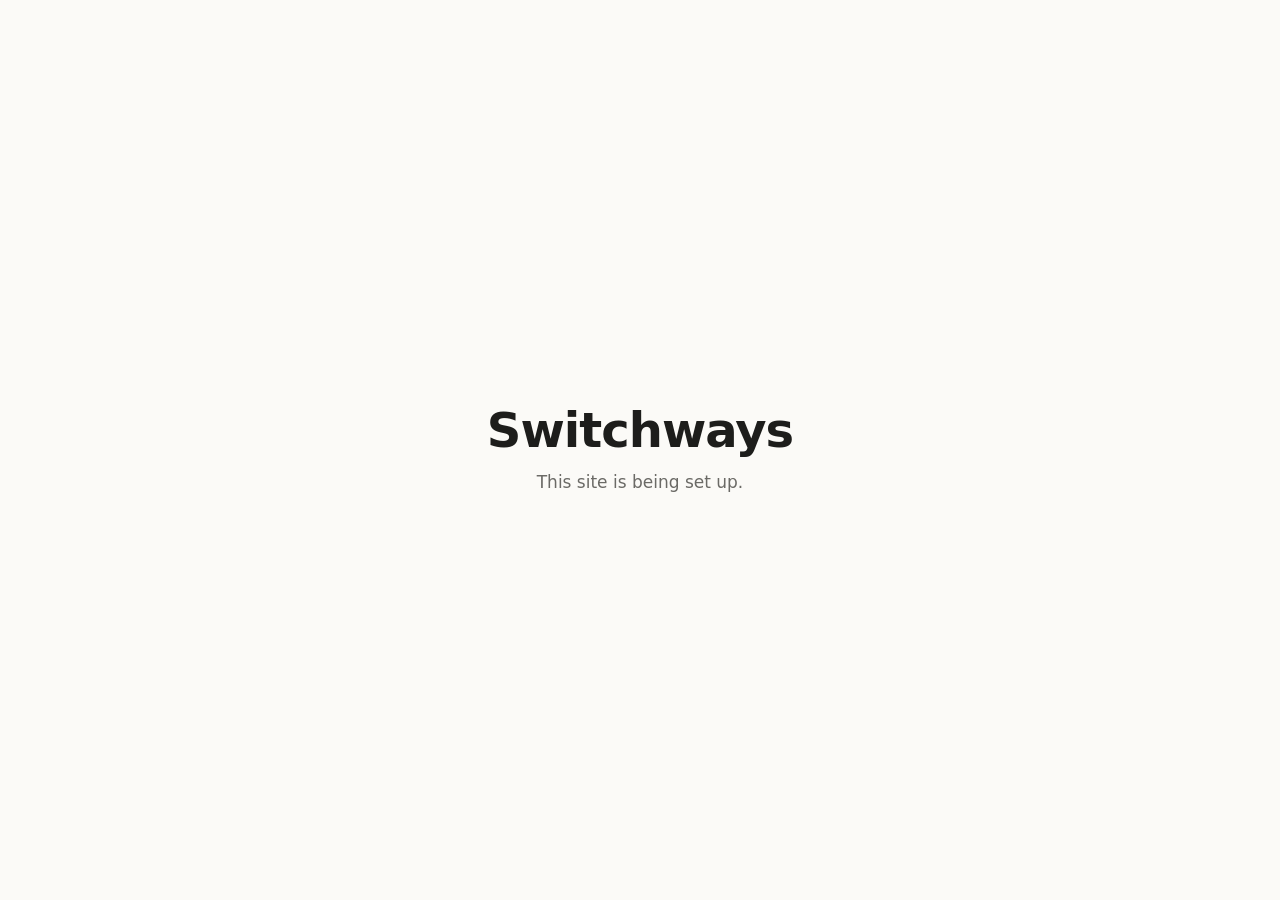
==== index.html @ 302a36b4 "Publish 4b375a0" ====
<!DOCTYPE html><html lang="en"><head><meta charset="utf-8"><meta name="viewport" content="width=device-width, initial-scale=1"><title>Switchways</title><meta name="description" content="switchways.org"><link rel="canonical" href="https://switchways.org/"><meta name="robots" content="noindex"><link rel="icon" href="/favicon.svg" type="image/svg+xml"><style>:root{color-scheme:light dark;--bg:#fbfaf7;--fg:#1d1d1b;--muted:#6b6a66}@media (prefers-color-scheme:dark){:root{--bg:#151514;--fg:#ecebe6;--muted:#9a998f}}*{box-sizing:border-box}html,body{margin:0}body{background:var(--bg);min-height:100vh;color:var(--fg);place-items:center;padding:1.5rem;font:1.0625rem/1.6 system-ui,-apple-system,Segoe UI,sans-serif;display:grid}main{text-align:center;max-width:36rem}h1{letter-spacing:-.02em;margin:0 0 .75rem;font-size:clamp(2rem,6vw,3rem);line-height:1.1}p{color:var(--muted);margin:0}a{color:inherit}
</style></head><body><main><h1>Switchways</h1><p>This site is being set up.</p></main></body></html>
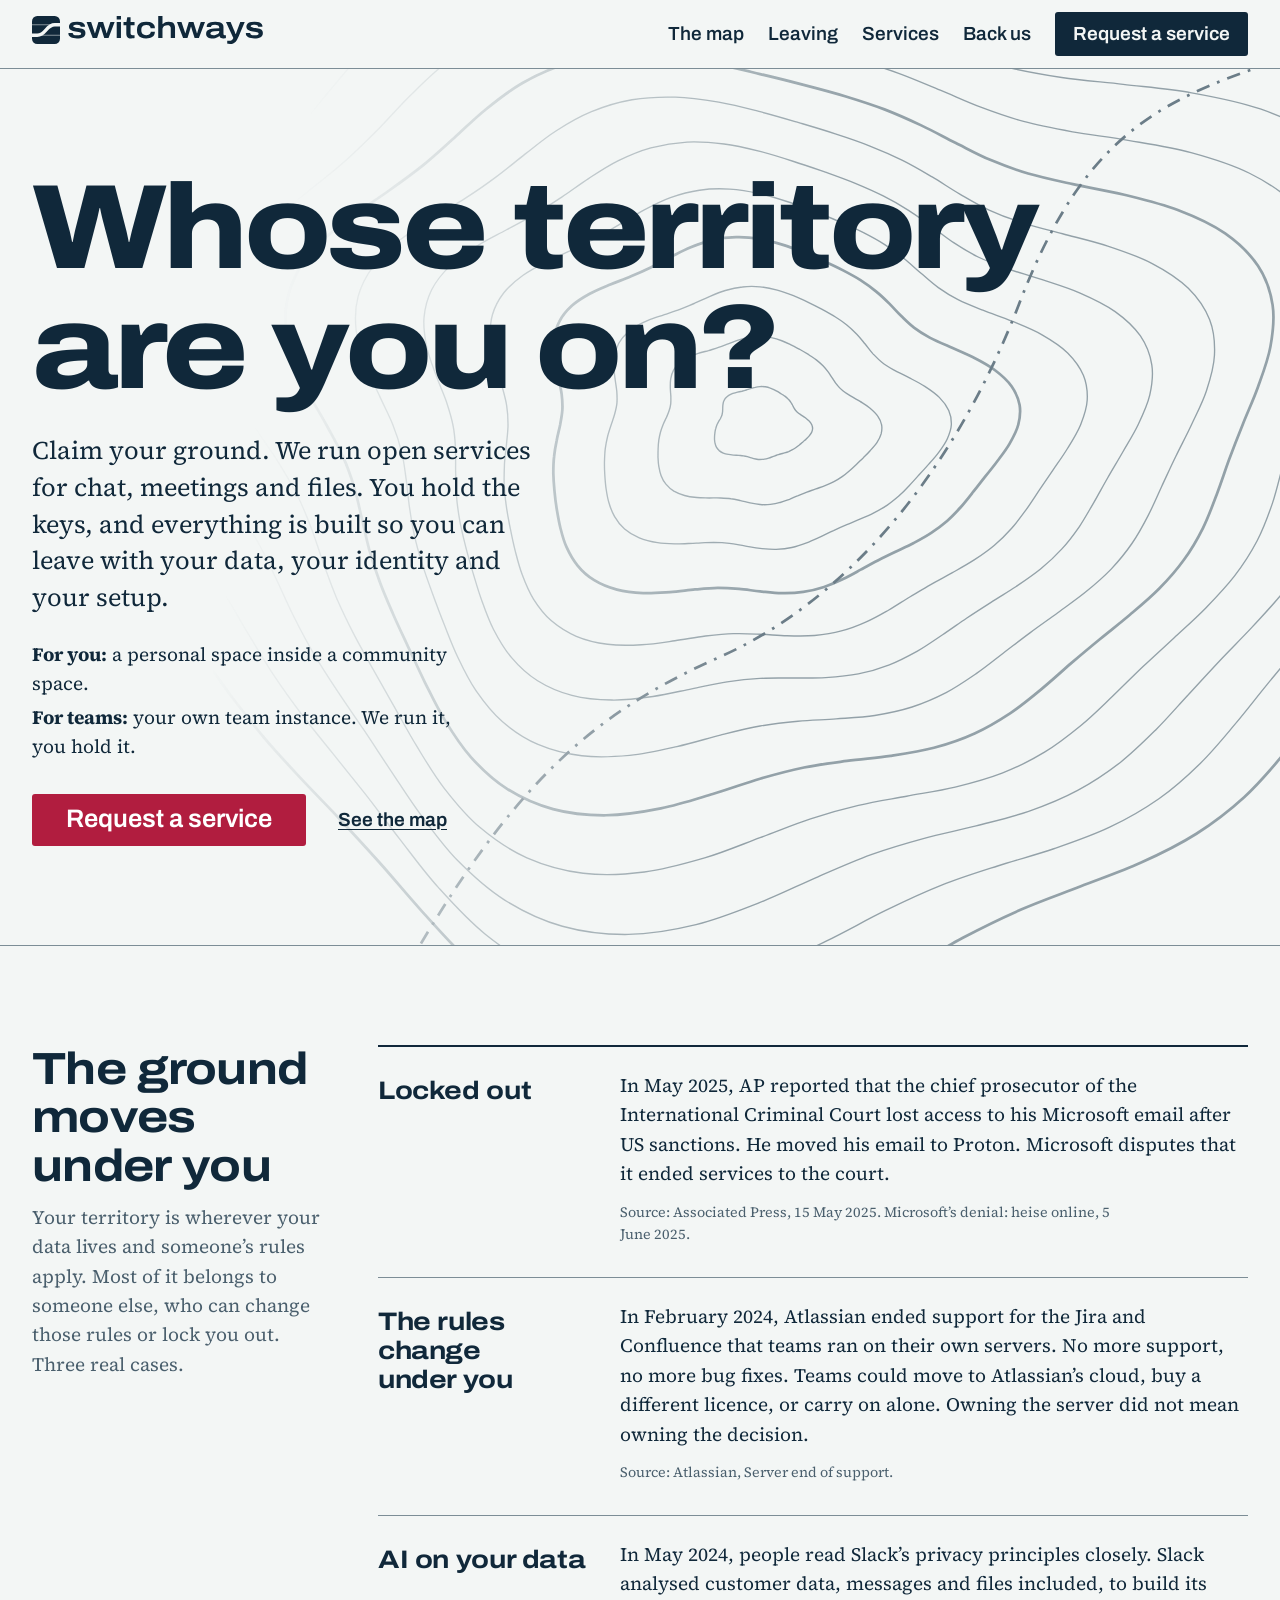
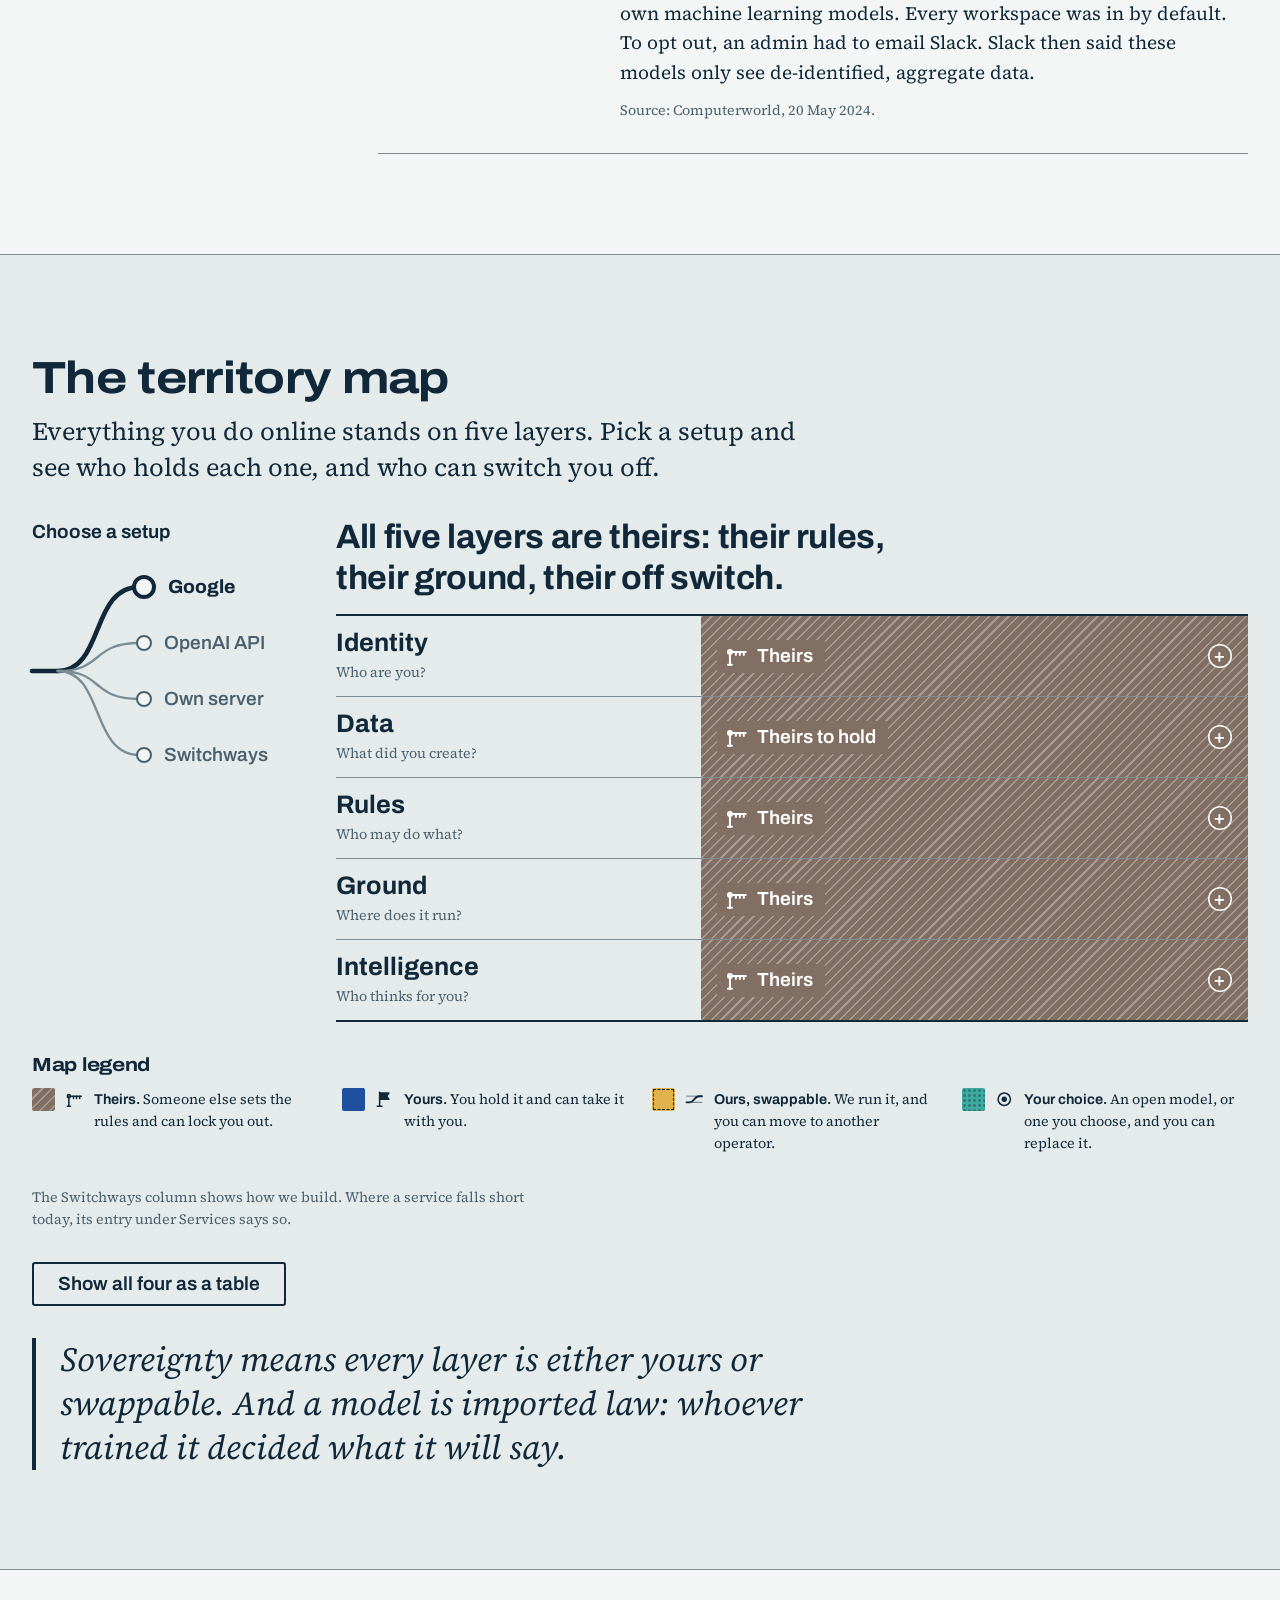
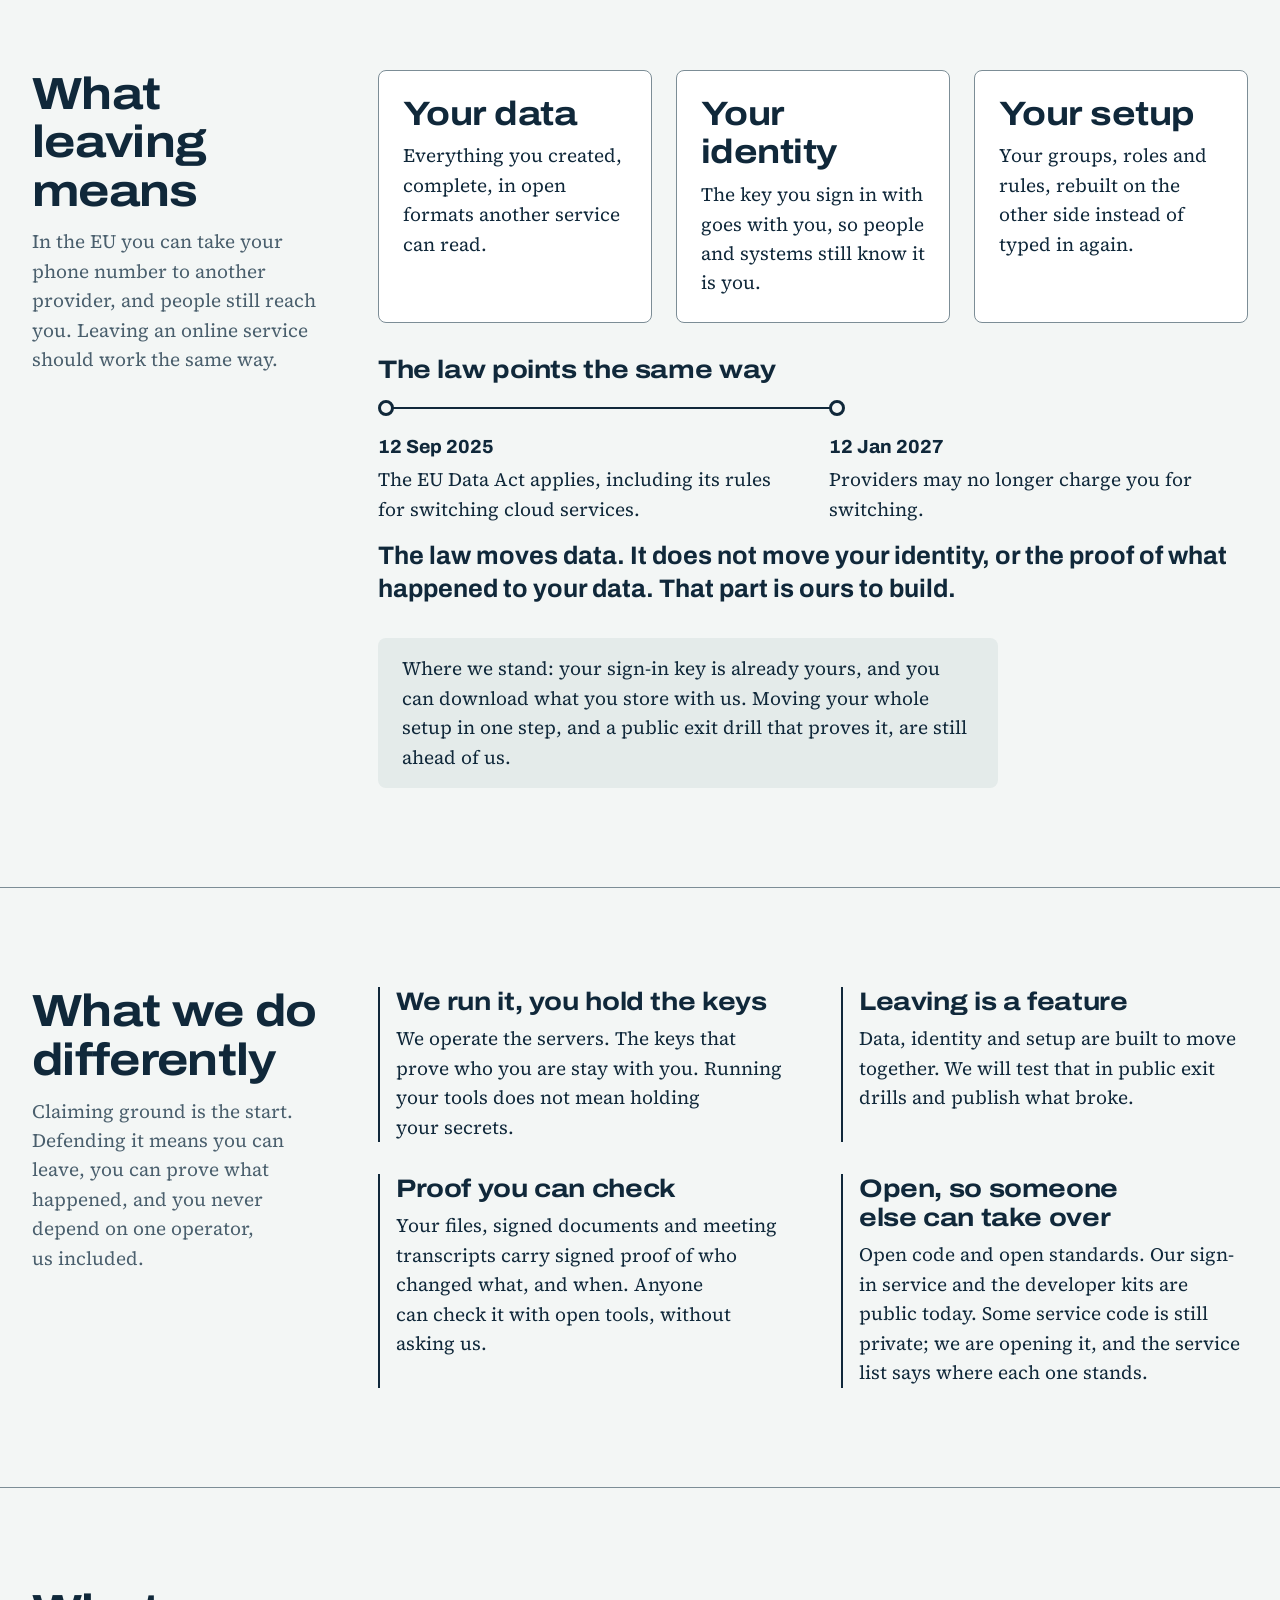
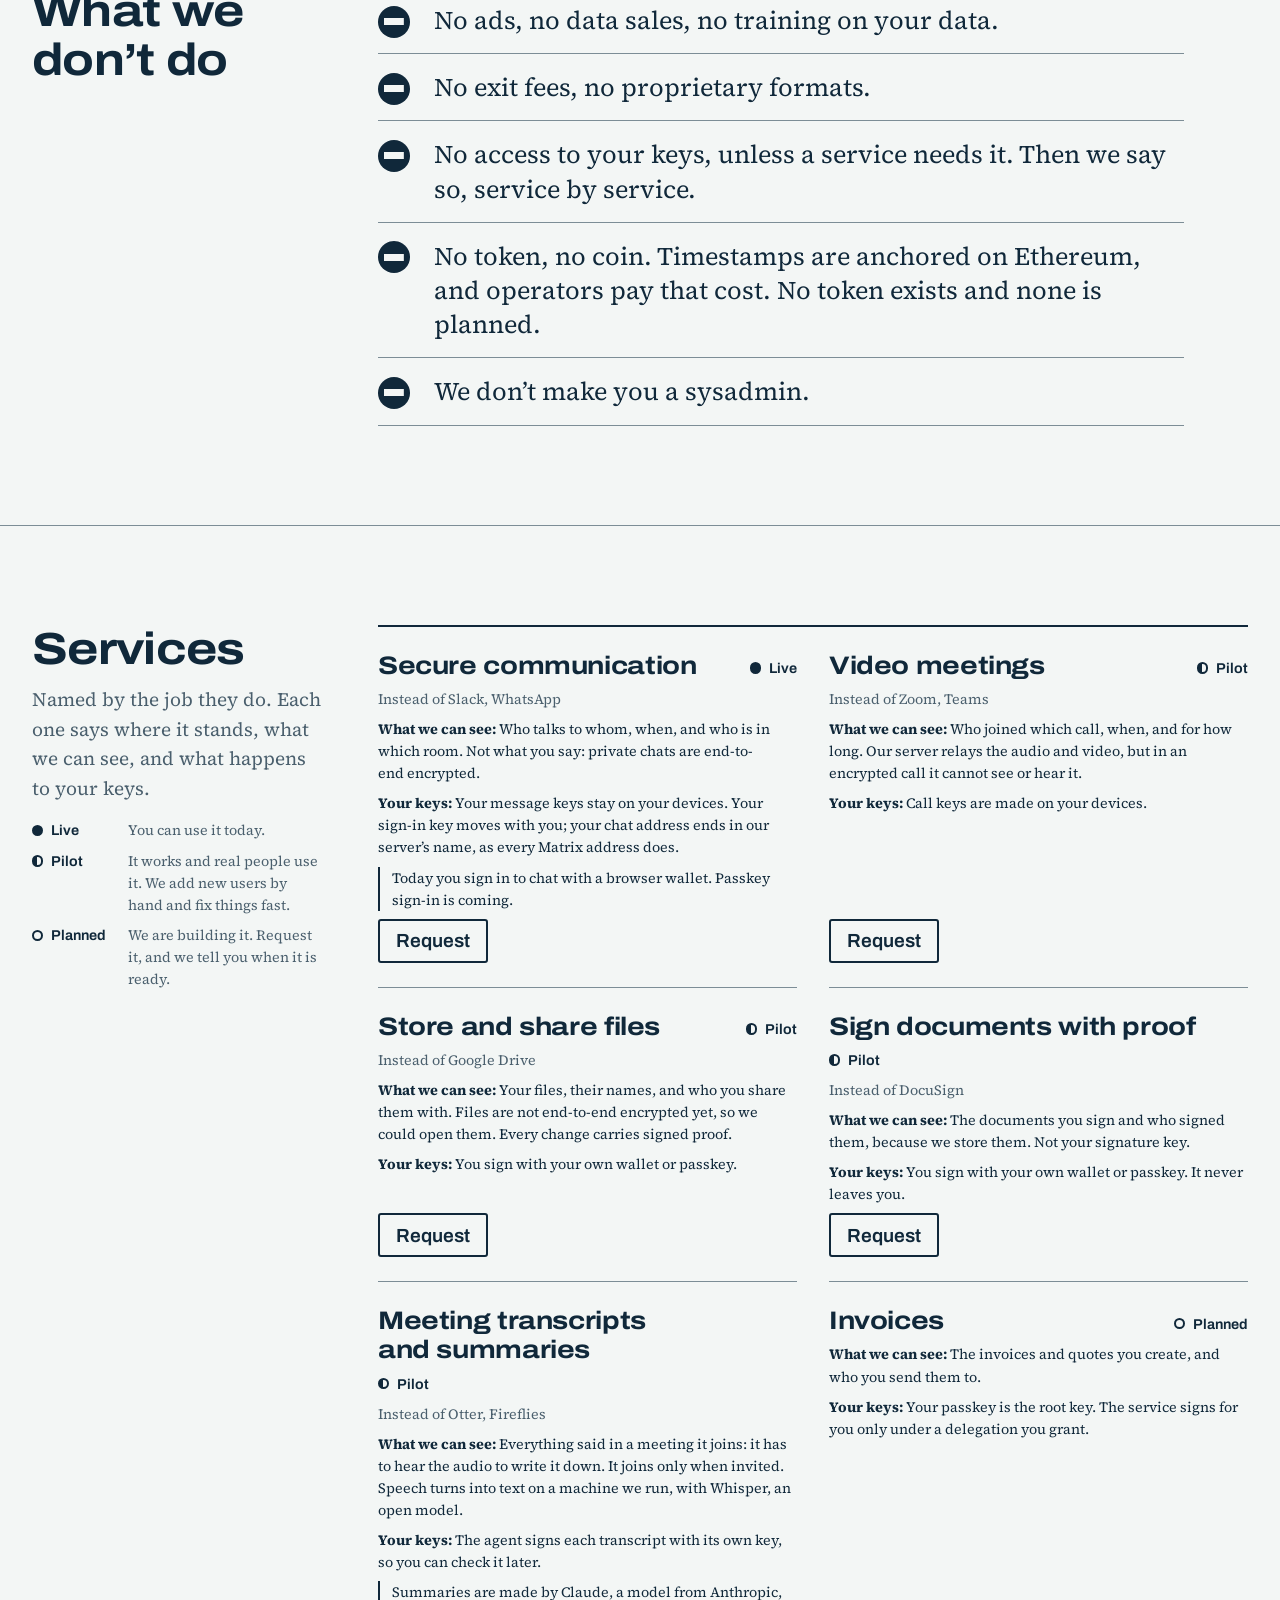
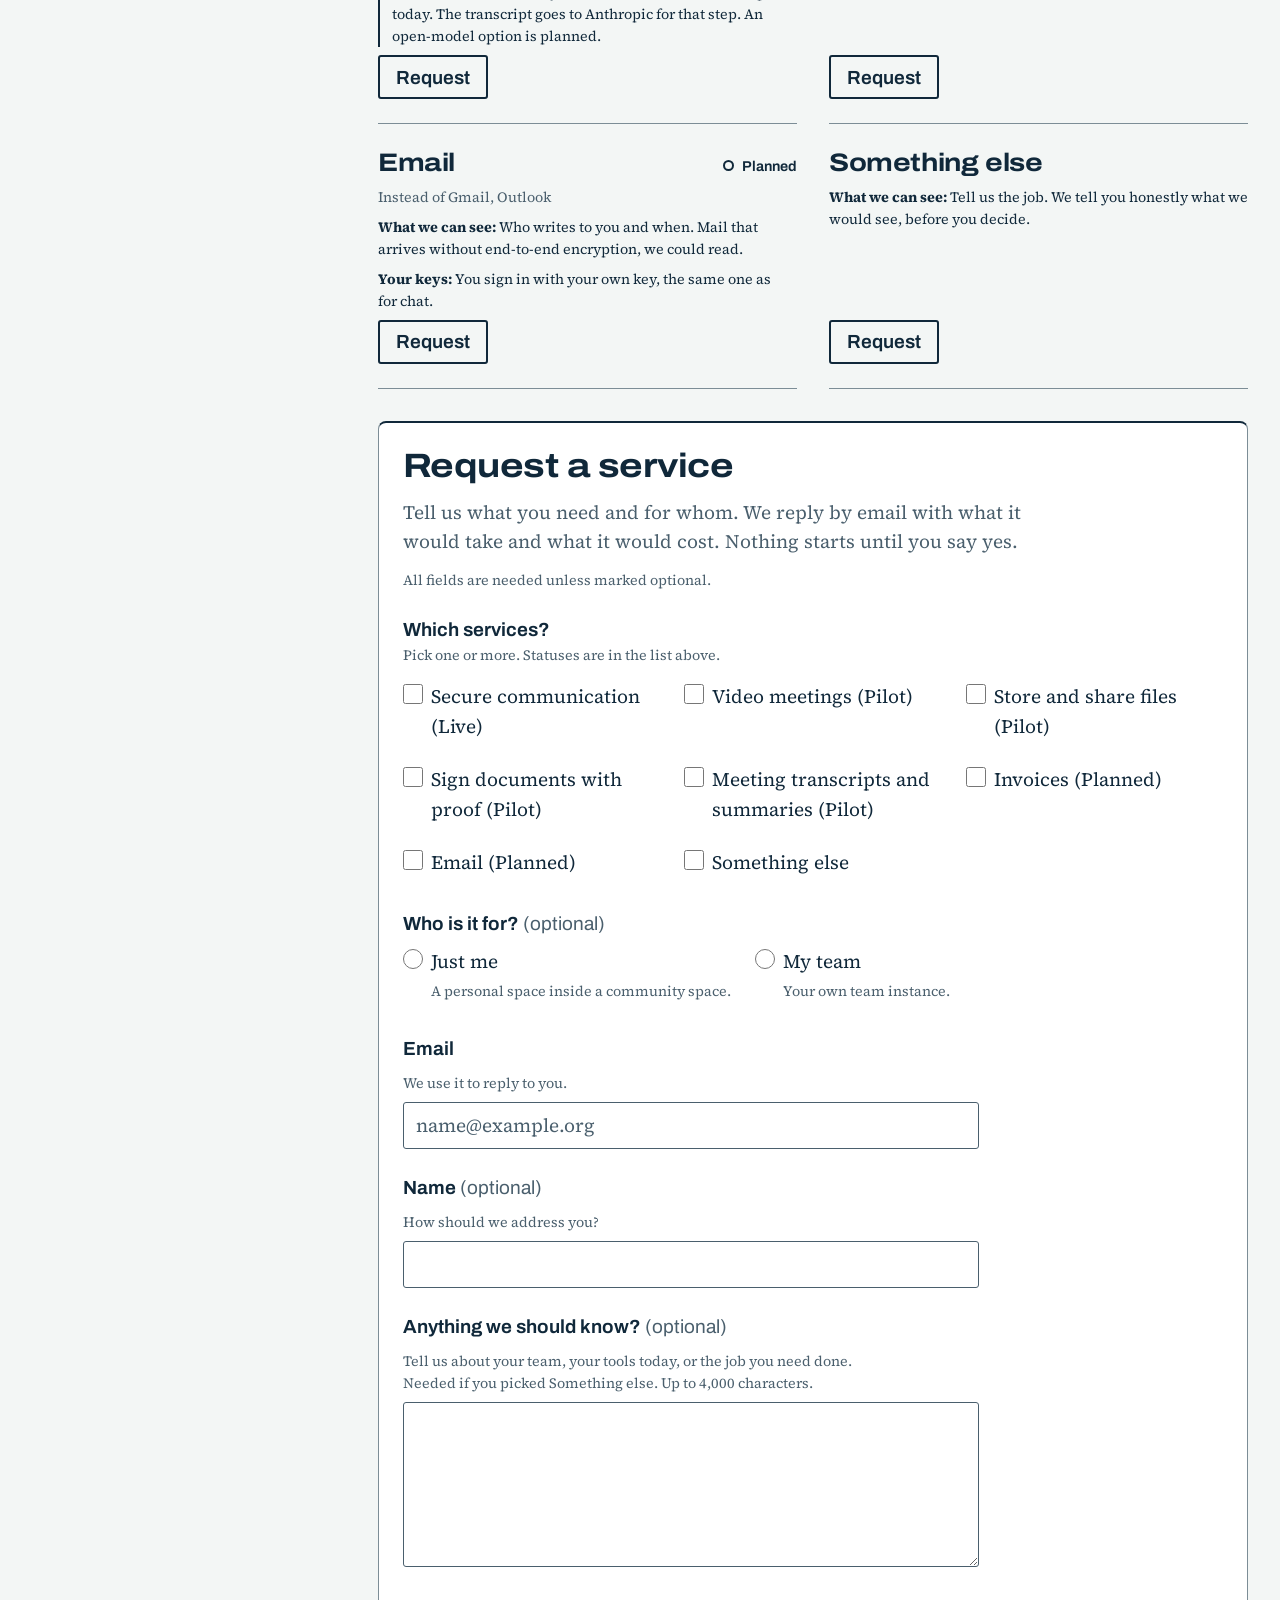
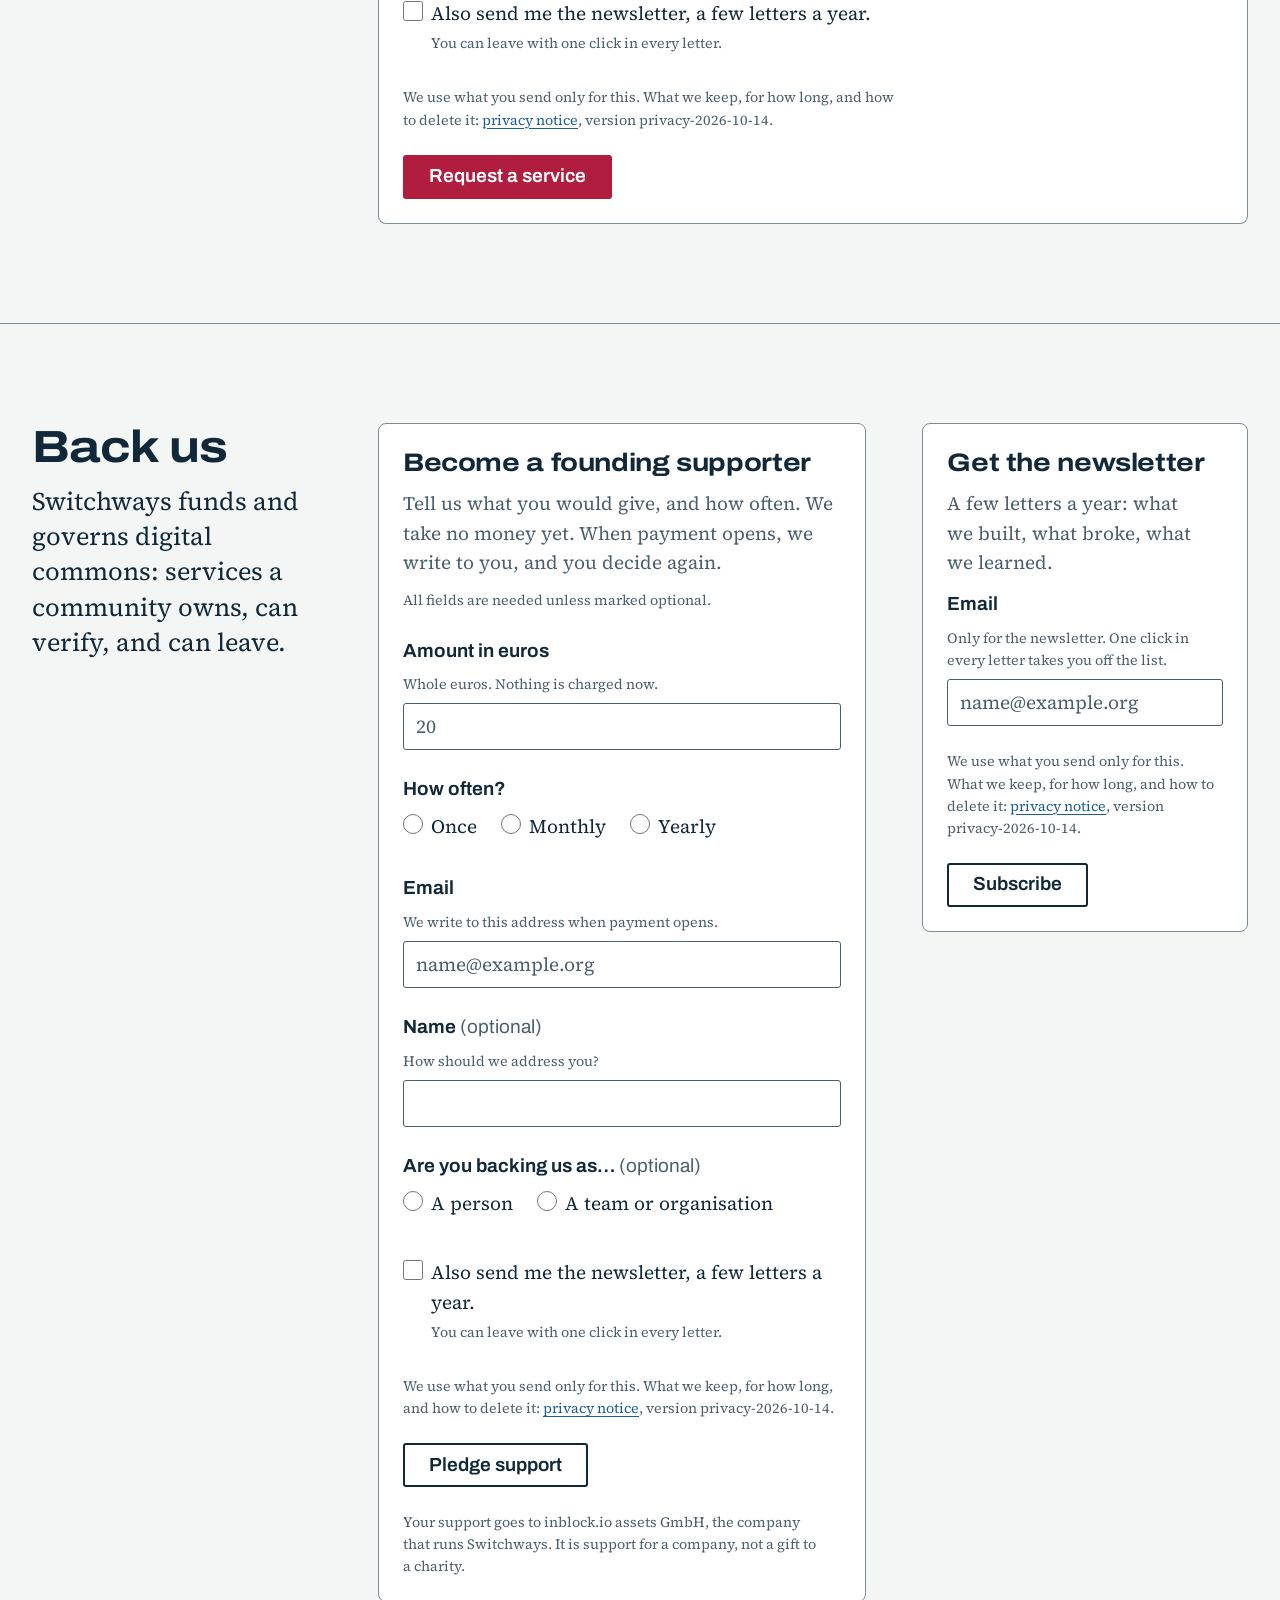
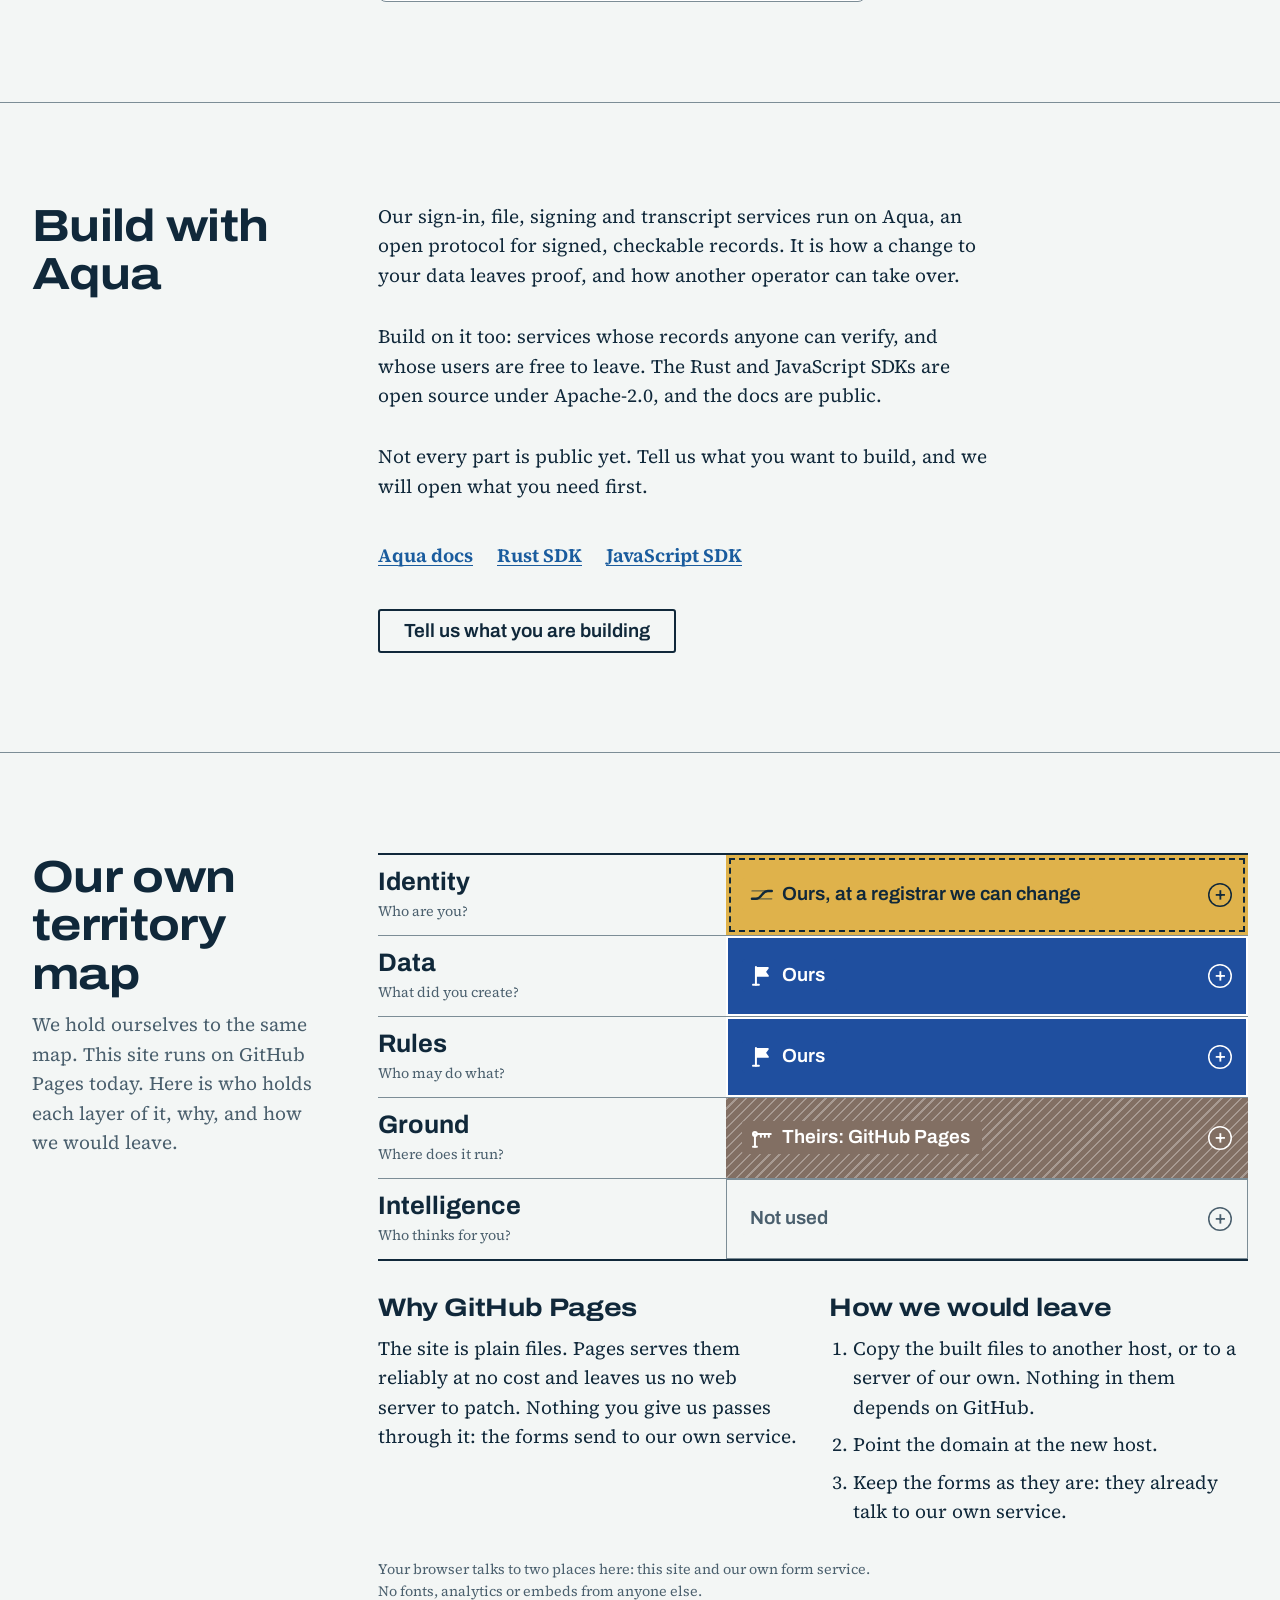
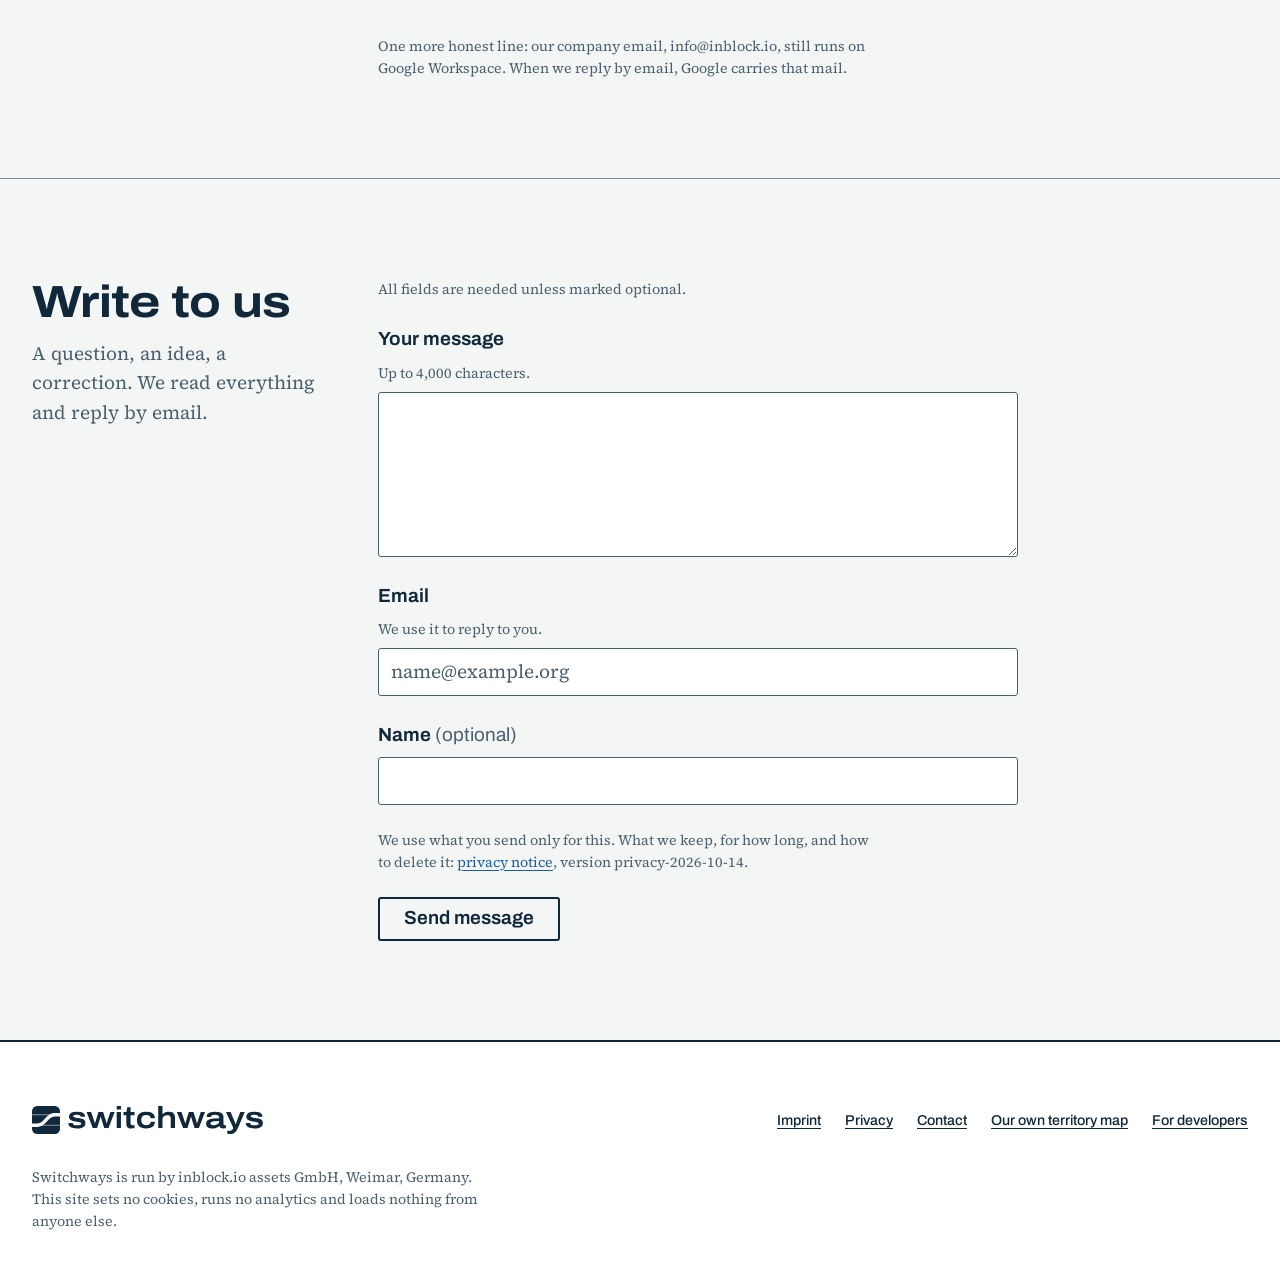
==== commit 8921fec6: "Publish a64de1d" ====
--- a/index.html
+++ b/index.html
@@ -1,2 +1,47 @@
-<!DOCTYPE html><html lang="en"><head><meta charset="utf-8"><meta name="viewport" content="width=device-width, initial-scale=1"><title>Switchways</title><meta name="description" content="switchways.org"><link rel="canonical" href="https://switchways.org/"><meta name="robots" content="noindex"><link rel="icon" href="/favicon.svg" type="image/svg+xml"><style>:root{color-scheme:light dark;--bg:#fbfaf7;--fg:#1d1d1b;--muted:#6b6a66}@media (prefers-color-scheme:dark){:root{--bg:#151514;--fg:#ecebe6;--muted:#9a998f}}*{box-sizing:border-box}html,body{margin:0}body{background:var(--bg);min-height:100vh;color:var(--fg);place-items:center;padding:1.5rem;font:1.0625rem/1.6 system-ui,-apple-system,Segoe UI,sans-serif;display:grid}main{text-align:center;max-width:36rem}h1{letter-spacing:-.02em;margin:0 0 .75rem;font-size:clamp(2rem,6vw,3rem);line-height:1.1}p{color:var(--muted);margin:0}a{color:inherit}
-</style></head><body><main><h1>Switchways</h1><p>This site is being set up.</p></main></body></html>+<!DOCTYPE html><html lang="en" class="no-js"><head><meta charset="utf-8"><meta name="viewport" content="width=device-width, initial-scale=1"><script>document.documentElement.classList.replace('no-js','js')</script><title>Switchways: whose territory are you on?</title><meta name="description" content="Open services for people and teams. We run them, you hold the keys, and you can leave with your data, your identity and your setup."><link rel="canonical" href="https://switchways.org/"><meta name="robots" content="noindex, nofollow"><meta name="color-scheme" content="light dark"><meta name="theme-color" content="#f3f6f5" media="(prefers-color-scheme: light)"><meta name="theme-color" content="#0c1e2b" media="(prefers-color-scheme: dark)"><meta property="og:type" content="website"><meta property="og:site_name" content="Switchways"><meta property="og:title" content="Whose territory are you on?"><meta property="og:description" content="Chat, meetings, files and signatures on ground you can leave. We run the services, you hold the keys."><meta property="og:url" content="https://switchways.org/"><meta property="og:locale" content="en_GB"><meta property="og:image" content="https://switchways.org/og-default.png"><meta property="og:image:type" content="image/png"><meta property="og:image:width" content="1200"><meta property="og:image:height" content="630"><meta property="og:image:alt" content="Whose territory are you on? Switchways, on a map sheet with a railway crossover."><meta name="twitter:card" content="summary_large_image"><meta name="twitter:image" content="https://switchways.org/og-default.png"><link rel="icon" href="/favicon.svg" type="image/svg+xml"><link rel="apple-touch-icon" href="/apple-touch-icon.png"><link rel="preload" href="/fonts/archivo-latin-var.woff2" as="font" type="font/woff2" crossorigin><link rel="preload" href="/fonts/source-serif-4-latin-var.woff2" as="font" type="font/woff2" crossorigin><meta http-equiv="content-security-policy" content="default-src 'self';img-src 'self' data:;font-src 'self';connect-src 'self' https://dev.intake.inblock.io;form-action 'self' https://dev.intake.inblock.io;base-uri 'none';object-src 'none'; script-src 'self' 'sha256-OuZY6WzJOIh2C89ThsUSxQtxIJomDP4jHuL8NXL3o5c=' 'sha256-X5rSjJiuMnAlELfAe1ilwvShfqJJl779ZTHW1PcV9kE=' 'sha256-S01GhpNl23Z8kds0dlSTHni+J9iRGkcUIFot3KKl/CM=' 'sha256-8kvJLGGJp8c5HRpJqWfblSeca6b6zR8v2NQuakSDih8=' 'sha256-xIb/Pa7FUshAu4ihwjchYcQpyCI8eS8kt40GpOAYCz8=' 'sha256-1BvDVWLr3QCC20uHhUDi27eDFVJpk1uMQJGIWKUks2I=' 'sha256-kmZE/W8I1iuTnl1b3yqzv9/DQZenPngd3NjSKMQl7y0=' 'sha256-Y8t0ntteBwH+PqGKUyjWW3CAk+BNJKSoQc0xZ68FjhM=' 'sha256-0O7iB6zr9x0r6X6eWYITC9V5q+yWCGAoFvcysBGbY9Q='; style-src 'self' 'sha256-h6PfrlDj472+ucv4+id43KlDRefQf1amCBFY9Vq47to=' 'sha256-XWybk8enehko6EKqoU9KRJPouPNilooW3FfJJlcxAzM=' 'sha256-vOHwpvBPuqQASy9I7WBsAsWcdhBtD6UjJy3wQyt+k1Q=' 'sha256-fCYeDNha0nG+/5qHKIkKry71ZoPuKJRQ1PD0kasm5gE=' 'sha256-W/r1OCiGiaOMZae6bJCfmVKtAuErnB708GdQTaxKYQM=' 'sha256-47DEQpj8HBSa+/TImW+5JCeuQeRkm5NMpJWZG3hSuFU=';"><link rel="stylesheet" href="/_astro/index.CpBePp49.css"><link rel="stylesheet" href="/_astro/Base.AUC0escm.css"></head><body><a class="skip-link" href="#main">Skip to content</a><header class="site-header" data-astro-cid-nen7h5rs><div class="wrap header-grid" data-astro-cid-nen7h5rs><a class="home" href="/" aria-label="Switchways, start page" data-astro-cid-nen7h5rs><span class="logo" data-astro-cid-f7espo7c><svg xmlns="http://www.w3.org/2000/svg" viewBox="0 0 757.8 91.9" class="logo-svg" aria-hidden="true" focusable="false"><g transform="translate(0 0) scale(1.43594)"><mask id="sw-lockup-cut-h"><rect width="64" height="64" fill="#fff"/><g fill="none" stroke="#000"><path d="M0 20H64M0 44H64" stroke-width="2.5" stroke-opacity=".5"/><path d="M0 44H12C32 44 32 20 52 20H64" stroke-width="8"/></g></mask><rect width="64" height="64" rx="12" fill="currentColor" mask="url(#sw-lockup-cut-h)"/></g><path transform="translate(115.7 72.4)" fill="currentColor" d="M31.7 1.2Q26 1.2 20.9 0.2Q15.8 -0.8 12 -2.8Q8.2 -4.8 6 -7.8Q3.8 -10.9 3.8 -15Q3.8 -15.4 3.9 -15.8Q3.9 -16.2 4 -16.6L18.3 -16.6Q18.3 -16.4 18.3 -16.2Q18.2 -15.9 18.2 -15.7Q18.3 -13.2 20.2 -11.7Q22.1 -10.2 25.3 -9.5Q28.4 -8.9 32 -8.9Q35.2 -8.9 38.5 -9.3Q41.7 -9.7 43.7 -11Q45.7 -12.2 45.7 -14.6Q45.7 -17.1 43.3 -18.2Q40.9 -19.4 36.8 -20.1Q32.6 -20.8 26.9 -21.7Q22.6 -22.5 18.8 -23.5Q14.9 -24.6 12 -26.3Q9 -28 7.3 -30.8Q5.6 -33.6 5.6 -37.6Q5.6 -41.9 7.6 -44.9Q9.5 -48 13.1 -50Q16.6 -52 21.6 -52.9Q26.6 -53.8 32.5 -53.8Q38 -53.8 42.7 -52.9Q47.3 -52 50.8 -50.1Q54.2 -48.2 56.2 -45.4Q58.2 -42.6 58.2 -39.1Q58.2 -38.6 58.2 -38.2Q58.2 -37.8 58.1 -37.4L43.9 -37.4L43.9 -37.9Q43.9 -39.9 42.3 -41.2Q40.7 -42.6 38.1 -43.2Q35.5 -43.8 32.3 -43.8Q30.8 -43.8 28.7 -43.7Q26.5 -43.5 24.5 -42.9Q22.5 -42.4 21.1 -41.6Q19.7 -40.7 19.7 -39.1Q19.7 -37 21.9 -35.9Q24.1 -34.9 27.8 -34.2Q31.4 -33.6 35.5 -33Q40.2 -32.2 44.6 -31.2Q48.9 -30.3 52.4 -28.6Q55.8 -27 57.8 -24Q59.7 -21 59.7 -16.3Q59.7 -11.4 57.8 -8Q55.9 -4.6 52.3 -2.6Q48.6 -0.6 43.4 0.3Q38.1 1.2 31.7 1.2ZM83.6 0L63.5 -52.7L78.4 -52.7L87.2 -26.5Q88 -24.3 88.7 -22.2Q89.3 -20 89.8 -18.2Q90.2 -16.5 90.4 -15.6L91.1 -15.6Q91.6 -16.9 92.1 -18.7Q92.6 -20.6 93.3 -22.6Q93.9 -24.6 94.4 -26.6L102.4 -52.7L117.8 -52.7L125.9 -26.6Q126.2 -25.6 126.8 -23.7Q127.4 -21.7 128 -19.5Q128.5 -17.3 129 -15.6L129.7 -15.6Q130.2 -17.2 130.8 -19.2Q131.3 -21.2 131.9 -23.2Q132.5 -25.2 132.9 -26.4L141.6 -52.7L155.6 -52.7L135.5 0L121.4 0L113.8 -24.3Q113.1 -26.4 112.4 -28.8Q111.7 -31.3 111 -33.5Q110.3 -35.7 110 -37.2L109.2 -37.2Q109 -35.9 108.3 -33.7Q107.6 -31.6 106.9 -29.1Q106.2 -26.6 105.5 -24.3L98 0ZM162.3 -61L162.3 -72.4L176.3 -72.4L176.3 -61ZM162.3 0L162.3 -52.7L176.3 -52.7L176.3 0ZM209.7 1.2Q204 1.2 200.5 -0.5Q197 -2.2 195.4 -5.7Q193.8 -9.2 193.8 -14.9L193.8 -41.9L184.6 -41.9L184.6 -52.7L194.2 -52.7L197 -67.9L207.8 -67.9L207.8 -52.7L220.9 -52.7L220.9 -41.9L207.8 -41.9L207.8 -16.3Q207.8 -13 209.1 -11.3Q210.5 -9.6 214.6 -9.6L220.9 -9.6L220.9 -0.5Q219.5 0 217.5 0.4Q215.5 0.8 213.4 1Q211.3 1.2 209.7 1.2ZM259.1 1.2Q249.5 1.2 242.6 -1.8Q235.7 -4.8 232.2 -11Q228.7 -17.1 228.7 -26.4Q228.7 -35.7 232.2 -41.7Q235.7 -47.8 242.6 -50.8Q249.4 -53.9 259.1 -53.9Q265.2 -53.9 270.4 -52.5Q275.6 -51.2 279.6 -48.5Q283.5 -45.8 285.6 -41.7Q287.7 -37.6 287.7 -32.3L273.4 -32.3Q273.4 -35.8 271.6 -38.2Q269.7 -40.7 266.5 -41.9Q263.2 -43.1 259.1 -43.1Q254 -43.1 250.5 -41.2Q246.9 -39.4 245 -35.9Q243.1 -32.5 243.1 -27.4L243.1 -25.4Q243.1 -20.3 245.1 -16.7Q247 -13.2 250.6 -11.4Q254.2 -9.6 259.6 -9.6Q263.6 -9.6 266.9 -10.9Q270.1 -12.2 272.1 -14.6Q274.1 -17.1 274.1 -20.4L287.7 -20.4Q287.7 -15.1 285.6 -11Q283.4 -6.9 279.6 -4.2Q275.7 -1.5 270.5 -0.2Q265.2 1.2 259.1 1.2ZM298.6 0L298.6 -72.4L312.6 -72.4L312.6 -45.8L313.3 -45.8Q315.8 -48.8 319 -50.6Q322.1 -52.3 325.7 -53.1Q329.2 -53.9 332.8 -53.9Q339.6 -53.9 344.3 -51.7Q348.9 -49.5 351.4 -44.9Q353.8 -40.4 353.8 -33.3L353.8 0L339.7 0L339.7 -31Q339.7 -34.1 338.9 -36.2Q338 -38.4 336.4 -39.7Q334.8 -41.1 332.6 -41.7Q330.4 -42.2 327.6 -42.2Q323.6 -42.2 320.2 -40.4Q316.8 -38.7 314.7 -35.7Q312.6 -32.7 312.6 -28.6L312.6 0ZM380.2 0L360.1 -52.7L375 -52.7L383.8 -26.5Q384.6 -24.3 385.3 -22.2Q385.9 -20 386.4 -18.2Q386.8 -16.5 387 -15.6L387.7 -15.6Q388.2 -16.9 388.7 -18.7Q389.2 -20.6 389.9 -22.6Q390.5 -24.6 391 -26.6L399 -52.7L414.4 -52.7L422.5 -26.6Q422.8 -25.6 423.4 -23.7Q424 -21.7 424.6 -19.5Q425.1 -17.3 425.6 -15.6L426.3 -15.6Q426.8 -17.2 427.4 -19.2Q427.9 -21.2 428.5 -23.2Q429.1 -25.2 429.5 -26.4L438.2 -52.7L452.2 -52.7L432.1 0L418 0L410.4 -24.3Q409.7 -26.4 409 -28.8Q408.3 -31.3 407.6 -33.5Q406.9 -35.7 406.6 -37.2L405.8 -37.2Q405.6 -35.9 404.9 -33.7Q404.2 -31.6 403.5 -29.1Q402.8 -26.6 402.1 -24.3L394.6 0ZM476.5 1.2Q472.5 1.2 468.7 0.5Q465 -0.2 462 -1.8Q459.1 -3.5 457.4 -6.5Q455.7 -9.6 455.7 -14.1Q455.7 -20.2 458.9 -23.8Q462.1 -27.5 467.9 -29.2Q473.7 -30.9 481.6 -31.4Q489.5 -31.9 498.8 -31.9L498.8 -34.7Q498.8 -37.7 497.3 -39.6Q495.9 -41.5 493 -42.4Q490.1 -43.3 485.2 -43.3Q481.2 -43.3 478.2 -42.6Q475.2 -41.9 473.5 -40.7Q471.9 -39.6 471.9 -37.9L471.9 -36.6L458 -36.6Q457.9 -37 457.8 -37.4Q457.8 -37.9 457.8 -38.6Q457.8 -43.1 461 -46.6Q464.3 -50.1 470.5 -52Q476.8 -53.9 485.9 -53.9Q494.7 -53.9 500.7 -52.1Q506.7 -50.3 509.7 -46.5Q512.8 -42.7 512.8 -36.4L512.8 -13.4Q512.8 -11.6 513.6 -10.6Q514.5 -9.6 516.2 -9.6L520.8 -9.6L520.8 -0.5Q519.7 -0.1 517.2 0.6Q514.8 1.2 511.6 1.2Q507.6 1.2 505.1 0.2Q502.7 -0.9 501.5 -2.7Q500.4 -4.5 499.8 -6.7L499.1 -6.7Q496.6 -4.3 493.1 -2.5Q489.7 -0.7 485.5 0.3Q481.4 1.2 476.5 1.2ZM480.3 -9.5Q483.4 -9.5 486.5 -10.2Q489.7 -10.9 492.5 -12.3Q495.4 -13.7 497.1 -15.7Q498.8 -17.8 498.8 -20.5L498.8 -23.2Q489.4 -23.2 482.9 -22.4Q476.4 -21.6 473.1 -19.8Q469.9 -18.1 469.9 -14.8Q469.9 -12.7 471.3 -11.5Q472.8 -10.4 475.2 -10Q477.6 -9.5 480.3 -9.5ZM534.5 19.5Q531.4 19.5 529 19Q526.7 18.5 525.1 17.9L525.1 8.7L531.8 8.7Q535.7 8.7 538.2 7.7Q540.7 6.6 542.3 4.7Q544 2.7 545.1 0L520.9 -52.7L536.2 -52.7L546.8 -27.5Q547.7 -25.8 548.7 -23.2Q549.7 -20.5 550.7 -17.8Q551.8 -15.2 552.6 -13.1L553.3 -13.1Q553.4 -13.6 553.9 -15.2Q554.5 -16.9 555.3 -19.1Q556.2 -21.3 557 -23.6Q557.8 -25.9 558.4 -27.6L567.9 -52.7L582.6 -52.7L562.2 -4.3Q559.7 1.2 557.3 5.5Q555 9.8 551.9 13Q548.9 16.1 544.7 17.8Q540.5 19.5 534.5 19.5ZM614.1 1.2Q608.4 1.2 603.3 0.2Q598.2 -0.8 594.4 -2.8Q590.6 -4.8 588.4 -7.8Q586.2 -10.9 586.2 -15Q586.2 -15.4 586.3 -15.8Q586.3 -16.2 586.4 -16.6L600.7 -16.6Q600.7 -16.4 600.7 -16.2Q600.6 -15.9 600.6 -15.7Q600.7 -13.2 602.6 -11.7Q604.5 -10.2 607.7 -9.5Q610.8 -8.9 614.4 -8.9Q617.6 -8.9 620.9 -9.3Q624.1 -9.7 626.1 -11Q628.1 -12.2 628.1 -14.6Q628.1 -17.1 625.7 -18.2Q623.3 -19.4 619.2 -20.1Q615 -20.8 609.3 -21.7Q605 -22.5 601.2 -23.5Q597.3 -24.6 594.4 -26.3Q591.4 -28 589.7 -30.8Q588 -33.6 588 -37.6Q588 -41.9 590 -44.9Q591.9 -48 595.5 -50Q599 -52 604 -52.9Q609 -53.8 614.9 -53.8Q620.4 -53.8 625.1 -52.9Q629.7 -52 633.2 -50.1Q636.6 -48.2 638.6 -45.4Q640.6 -42.6 640.6 -39.1Q640.6 -38.6 640.6 -38.2Q640.6 -37.8 640.5 -37.4L626.3 -37.4L626.3 -37.9Q626.3 -39.9 624.7 -41.2Q623.1 -42.6 620.5 -43.2Q617.9 -43.8 614.7 -43.8Q613.2 -43.8 611.1 -43.7Q608.9 -43.5 606.9 -42.9Q604.9 -42.4 603.5 -41.6Q602.1 -40.7 602.1 -39.1Q602.1 -37 604.3 -35.9Q606.5 -34.9 610.2 -34.2Q613.8 -33.6 617.9 -33Q622.6 -32.2 627 -31.2Q631.3 -30.3 634.8 -28.6Q638.2 -27 640.2 -24Q642.1 -21 642.1 -16.3Q642.1 -11.4 640.2 -8Q638.3 -4.6 634.7 -2.6Q631 -0.6 625.8 0.3Q620.5 1.2 614.1 1.2Z"/></svg>
+</span></a><nav class="nav" aria-label="Main" data-astro-cid-nen7h5rs><ul data-astro-cid-nen7h5rs><li data-astro-cid-nen7h5rs><a href="/#map" data-astro-cid-nen7h5rs>The map</a></li><li data-astro-cid-nen7h5rs><a href="/#leaving" data-astro-cid-nen7h5rs>Leaving</a></li><li data-astro-cid-nen7h5rs><a href="/#services" data-astro-cid-nen7h5rs>Services</a></li><li data-astro-cid-nen7h5rs><a href="/#back-us" data-astro-cid-nen7h5rs>Back us</a></li></ul></nav><a class="button cta" href="/#request" data-request-link data-header-cta data-astro-cid-nen7h5rs>Request a service</a></div></header><script type="module">var e=document.querySelector(`[data-header-cta]`),t=[...document.querySelectorAll(`.hero .button-primary, #request`)];if(e&&`IntersectionObserver`in window){let n=new Set,r=new IntersectionObserver(t=>{for(let e of t)e.isIntersecting?n.add(e.target):n.delete(e.target);e.classList.toggle(`button-primary`,n.size===0)});t.length?t.forEach(e=>r.observe(e)):e.classList.add(`button-primary`)}</script><main id="main" tabindex="-1"><section class="hero" aria-labelledby="hero-h" data-astro-cid-ge2uvauf><svg class="contours" viewBox="0 0 1200 640" preserveAspectRatio="xMaxYMid slice" aria-hidden="true" focusable="false" data-astro-cid-ge2uvauf><path d="M857.8 260.0C858.2 260.9 858.4 261.9 858.4 262.9C858.3 263.9 858.0 264.8 857.6 265.8C857.1 266.7 856.5 267.5 855.8 268.3C855.1 269.2 854.2 269.9 853.5 270.7C852.7 271.4 851.8 272.1 851.1 272.8C850.3 273.5 849.5 274.1 848.7 274.8C847.9 275.4 847.1 276.0 846.3 276.6C845.5 277.2 844.6 277.8 843.7 278.2C842.8 278.7 841.8 279.2 840.9 279.6C839.9 280.0 838.9 280.3 837.9 280.6C836.9 280.9 835.9 281.1 834.9 281.4C833.9 281.7 833.0 282.0 832.0 282.3C831.1 282.6 830.2 283.0 829.2 283.3C828.2 283.7 827.3 284.1 826.3 284.4C825.3 284.7 824.3 285.0 823.2 285.1C822.2 285.3 821.1 285.4 820.0 285.4C818.9 285.4 817.8 285.2 816.8 285.0C815.8 284.8 814.7 284.5 813.7 284.2C812.7 284.0 811.8 283.6 810.8 283.3C809.8 283.1 808.8 282.9 807.8 282.7C806.7 282.5 805.6 282.5 804.5 282.4C803.3 282.3 802.0 282.3 800.7 282.2C799.5 282.1 798.1 282.0 796.8 281.7C795.5 281.5 794.2 281.2 793.1 280.7C792.0 280.2 791.0 279.6 790.1 278.9C789.3 278.1 788.6 277.3 788.1 276.4C787.6 275.5 787.3 274.5 787.1 273.5C786.8 272.6 786.8 271.6 786.7 270.6C786.7 269.6 786.7 268.7 786.8 267.7C786.9 266.8 787.0 265.9 787.1 265.0C787.2 264.2 787.4 263.3 787.7 262.5C787.9 261.6 788.2 260.8 788.5 260.0C788.9 259.2 789.3 258.4 789.7 257.7C790.1 257.0 790.6 256.3 791.0 255.6C791.3 254.9 791.7 254.2 792.0 253.5C792.2 252.7 792.4 252.0 792.5 251.2C792.7 250.5 792.6 249.6 792.7 248.8C792.7 247.9 792.7 246.9 792.8 246.0C792.9 245.1 793.0 244.1 793.3 243.2C793.7 242.3 794.1 241.3 794.7 240.6C795.4 239.8 796.2 239.1 797.1 238.5C798.0 238.0 799.1 237.5 800.1 237.1C801.2 236.8 802.4 236.5 803.5 236.2C804.6 235.9 805.7 235.7 806.8 235.5C807.9 235.2 808.9 234.9 810.0 234.6C811.0 234.3 812.1 233.9 813.2 233.6C814.3 233.3 815.4 232.9 816.5 232.7C817.6 232.4 818.8 232.2 820.0 232.1C821.2 232.0 822.4 232.1 823.6 232.2C824.7 232.4 825.9 232.6 827.0 233.0C828.1 233.3 829.1 233.8 830.1 234.3C831.1 234.8 832.1 235.3 833.0 235.8C833.9 236.4 834.8 236.9 835.7 237.5C836.5 238.0 837.3 238.6 838.1 239.1C838.9 239.7 839.6 240.3 840.3 241.0C841.0 241.6 841.6 242.3 842.1 243.0C842.6 243.7 843.0 244.5 843.5 245.2C843.9 245.9 844.2 246.7 844.6 247.4C845.0 248.1 845.3 248.7 845.9 249.4C846.4 250.0 846.9 250.6 847.7 251.2C848.4 251.8 849.2 252.3 850.2 253.0C851.1 253.6 852.1 254.2 853.1 254.9C854.0 255.7 855.1 256.4 855.9 257.3C856.7 258.1 857.4 259.1 857.8 260.0Z" data-astro-cid-ge2uvauf></path><path d="M908.8 260.0C909.3 262.2 909.0 264.5 908.5 266.7C907.9 268.9 906.7 271.0 905.4 273.1C904.1 275.1 902.3 277.0 900.6 278.8C899.0 280.7 897.2 282.4 895.5 284.1C893.8 285.7 892.1 287.4 890.4 289.0C888.7 290.6 887.1 292.1 885.4 293.6C883.7 295.1 881.9 296.6 880.0 297.9C878.1 299.2 876.1 300.5 874.0 301.6C871.9 302.7 869.7 303.6 867.5 304.5C865.3 305.4 863.0 306.1 860.8 306.9C858.6 307.7 856.4 308.4 854.2 309.2C852.1 310.1 850.0 310.9 847.9 311.8C845.8 312.6 843.7 313.6 841.5 314.5C839.3 315.3 837.0 316.2 834.7 316.8C832.4 317.5 829.9 318.0 827.5 318.2C825.0 318.5 822.5 318.5 820.0 318.3C817.5 318.1 815.1 317.6 812.7 317.1C810.3 316.6 808.0 315.9 805.7 315.4C803.3 314.9 801.1 314.4 798.7 314.1C796.3 313.7 793.8 313.6 791.2 313.5C788.6 313.4 785.8 313.5 782.9 313.5C780.0 313.4 776.8 313.5 773.8 313.2C770.8 312.9 767.6 312.5 764.8 311.7C762.0 310.9 759.3 309.8 757.0 308.5C754.7 307.1 752.8 305.3 751.2 303.4C749.6 301.6 748.5 299.3 747.7 297.2C746.8 295.0 746.4 292.7 746.0 290.4C745.6 288.2 745.5 285.9 745.4 283.8C745.4 281.6 745.4 279.5 745.5 277.4C745.6 275.3 745.7 273.3 746.0 271.3C746.3 269.3 746.7 267.4 747.2 265.5C747.7 263.6 748.4 261.8 749.1 260.0C749.8 258.2 750.7 256.5 751.5 254.8C752.2 253.1 753.0 251.5 753.5 249.8C754.1 248.2 754.5 246.5 754.7 244.8C754.9 243.0 754.8 241.2 754.8 239.2C754.7 237.3 754.4 235.2 754.4 233.0C754.4 230.9 754.3 228.6 754.7 226.4C755.1 224.3 755.7 222.0 756.8 220.1C757.8 218.1 759.3 216.3 761.1 214.7C762.9 213.1 765.1 211.8 767.4 210.7C769.7 209.6 772.3 208.7 774.8 207.9C777.3 207.1 779.8 206.5 782.3 205.8C784.8 205.0 787.2 204.4 789.6 203.5C792.0 202.7 794.3 201.8 796.7 200.9C799.1 200.1 801.5 199.0 804.0 198.2C806.5 197.4 809.2 196.6 811.8 196.2C814.5 195.7 817.3 195.4 820.0 195.4C822.7 195.4 825.5 195.8 828.2 196.3C830.8 196.9 833.4 197.7 835.9 198.6C838.3 199.5 840.7 200.7 843.0 201.8C845.2 202.9 847.4 204.1 849.5 205.2C851.6 206.4 853.6 207.6 855.6 208.8C857.5 210.1 859.4 211.3 861.1 212.6C862.9 214.0 864.5 215.4 866.0 216.9C867.5 218.4 868.7 220.0 869.9 221.6C871.1 223.2 872.1 224.9 873.2 226.4C874.2 228.0 875.1 229.6 876.4 231.0C877.6 232.5 878.9 233.8 880.5 235.1C882.1 236.4 884.0 237.6 886.1 238.9C888.2 240.2 890.7 241.5 893.1 242.9C895.4 244.4 898.1 246.0 900.2 247.7C902.3 249.5 904.5 251.4 905.9 253.5C907.3 255.5 908.4 257.8 908.8 260.0Z" data-astro-cid-ge2uvauf></path><path d="M959.8 260.0C959.6 263.5 958.3 267.0 956.8 270.4C955.3 273.7 953.0 276.9 950.7 280.0C948.5 283.1 945.8 286.0 943.3 288.8C940.9 291.6 938.4 294.3 935.9 296.9C933.5 299.6 931.2 302.2 928.8 304.7C926.4 307.3 924.0 309.8 921.4 312.1C918.7 314.4 916.0 316.7 913.0 318.7C910.0 320.7 906.8 322.6 903.5 324.2C900.3 325.9 896.8 327.4 893.4 328.8C890.1 330.3 886.7 331.6 883.4 333.0C880.1 334.4 876.9 335.8 873.7 337.3C870.5 338.7 867.4 340.4 864.1 341.9C860.8 343.4 857.5 345.0 854.0 346.3C850.6 347.6 846.9 348.9 843.2 349.7C839.5 350.5 835.5 350.9 831.7 351.1C827.8 351.2 823.8 350.8 820.0 350.4C816.2 350.0 812.4 349.1 808.7 348.5C804.9 347.9 801.3 347.1 797.6 346.7C793.8 346.3 790.1 346.1 786.1 346.0C782.1 346.0 777.9 346.3 773.4 346.5C769.0 346.6 764.2 347.1 759.5 347.1C754.8 347.0 749.7 347.0 745.1 346.2C740.5 345.5 735.8 344.4 731.7 342.7C727.7 341.0 724.0 338.8 721.0 336.2C718.0 333.6 715.6 330.4 713.7 327.1C711.8 323.9 710.5 320.3 709.5 316.8C708.4 313.3 707.9 309.7 707.4 306.3C706.9 302.8 706.7 299.4 706.5 296.2C706.3 292.9 706.2 289.7 706.3 286.5C706.4 283.4 706.5 280.3 706.9 277.3C707.3 274.3 707.9 271.3 708.6 268.4C709.3 265.6 710.3 262.7 711.2 260.0C712.1 257.3 713.1 254.6 713.8 252.0C714.5 249.3 715.2 246.7 715.4 244.0C715.6 241.3 715.5 238.5 715.3 235.6C715.0 232.6 714.4 229.5 714.0 226.2C713.6 223.0 713.0 219.5 713.1 216.0C713.2 212.6 713.4 209.0 714.5 205.8C715.5 202.5 717.1 199.2 719.4 196.5C721.6 193.7 724.6 191.2 727.8 189.0C731.0 186.9 734.8 185.2 738.5 183.6C742.2 182.0 746.3 180.9 750.1 179.5C753.9 178.2 757.7 177.0 761.4 175.6C765.0 174.2 768.5 172.7 772.2 171.2C775.8 169.6 779.3 167.8 783.0 166.3C786.8 164.7 790.6 163.1 794.6 161.9C798.6 160.7 802.9 159.7 807.1 159.3C811.3 158.8 815.8 158.8 820.0 159.2C824.2 159.6 828.5 160.5 832.6 161.6C836.7 162.7 840.6 164.2 844.4 165.7C848.2 167.2 851.7 168.9 855.2 170.6C858.7 172.3 862.1 174.0 865.4 175.7C868.6 177.5 871.8 179.2 874.8 181.1C877.8 183.0 880.7 184.9 883.4 187.1C886.0 189.2 888.4 191.5 890.7 193.8C892.9 196.1 894.8 198.6 896.8 201.0C898.7 203.3 900.4 205.7 902.4 208.0C904.5 210.2 906.4 212.3 909.0 214.3C911.5 216.3 914.3 218.0 917.6 219.9C920.8 221.7 924.7 223.4 928.5 225.4C932.3 227.4 936.6 229.5 940.4 231.9C944.1 234.3 948.1 237.0 951.0 240.0C953.9 242.9 956.4 246.2 957.9 249.6C959.4 252.9 959.9 256.5 959.8 260.0Z" data-astro-cid-ge2uvauf></path><path d="M1008.7 260.0C1007.5 264.7 1004.9 269.4 1002.4 273.8C999.9 278.2 996.5 282.5 993.5 286.5C990.5 290.6 987.3 294.5 984.2 298.3C981.2 302.2 978.4 305.9 975.4 309.5C972.5 313.2 969.7 316.8 966.6 320.3C963.5 323.7 960.3 327.1 956.7 330.3C953.1 333.4 949.2 336.3 945.1 339.0C941.1 341.7 936.6 344.1 932.3 346.4C927.9 348.7 923.4 350.7 919.0 352.8C914.7 355.0 910.4 357.0 906.1 359.2C901.9 361.3 897.8 363.6 893.6 365.9C889.4 368.2 885.2 370.6 880.7 372.8C876.2 374.9 871.6 377.0 866.8 378.6C861.9 380.2 856.8 381.5 851.6 382.2C846.4 383.0 841.0 383.2 835.8 383.1C830.5 383.0 825.2 382.3 820.0 381.8C814.8 381.3 809.8 380.4 804.6 380.0C799.5 379.6 794.5 379.3 789.1 379.3C783.8 379.4 778.4 379.9 772.5 380.4C766.7 380.9 760.5 381.9 754.2 382.3C747.8 382.7 741.0 383.3 734.5 383.0C728.1 382.7 721.3 382.0 715.4 380.5C709.4 378.9 703.6 376.6 698.8 373.6C694.0 370.6 689.8 366.8 686.5 362.7C683.1 358.7 680.6 353.9 678.5 349.3C676.4 344.7 675.2 339.8 674.0 335.1C672.8 330.4 672.1 325.6 671.3 321.1C670.6 316.6 670.1 312.2 669.7 307.9C669.3 303.6 669.0 299.4 668.9 295.3C668.9 291.1 669.0 287.0 669.5 283.0C669.9 279.0 670.6 275.1 671.4 271.3C672.1 267.4 673.2 263.7 673.9 260.0C674.5 256.3 675.3 252.7 675.5 249.1C675.7 245.4 675.5 241.7 675.0 237.8C674.5 233.9 673.5 229.9 672.6 225.6C671.7 221.3 670.4 216.7 669.8 212.2C669.3 207.6 668.7 202.6 669.3 198.0C669.9 193.5 671.1 188.7 673.3 184.6C675.4 180.4 678.7 176.5 682.4 173.1C686.1 169.7 690.8 166.9 695.5 164.3C700.2 161.7 705.6 159.6 710.6 157.5C715.7 155.4 720.8 153.6 725.7 151.5C730.6 149.4 735.3 147.3 740.1 145.0C744.8 142.7 749.3 140.1 754.1 137.7C758.9 135.3 763.8 132.6 768.9 130.5C774.1 128.4 779.5 126.3 785.1 125.1C790.7 123.8 796.6 123.0 802.4 122.9C808.3 122.7 814.3 123.3 820.0 124.2C825.7 125.2 831.4 126.8 836.8 128.5C842.3 130.2 847.5 132.3 852.5 134.3C857.5 136.4 862.4 138.5 867.1 140.7C871.8 142.8 876.3 144.9 880.7 147.2C885.1 149.5 889.4 151.8 893.4 154.3C897.4 156.9 901.2 159.6 904.7 162.5C908.2 165.3 911.4 168.4 914.5 171.5C917.5 174.5 920.2 177.7 923.2 180.6C926.2 183.5 929.0 186.4 932.5 189.0C935.9 191.6 939.6 193.9 944.0 196.3C948.3 198.6 953.3 200.7 958.6 203.0C963.8 205.4 969.8 207.7 975.3 210.5C980.8 213.3 986.8 216.4 991.5 220.0C996.2 223.5 1000.8 227.6 1003.8 231.9C1006.8 236.2 1008.8 240.9 1009.7 245.6C1010.5 250.3 1009.9 255.3 1008.7 260.0Z" class="index" data-astro-cid-ge2uvauf></path><path d="M1054.3 260.0C1051.9 265.9 1048.3 271.6 1044.9 277.0C1041.6 282.5 1037.8 287.7 1034.3 292.8C1030.8 297.9 1027.5 302.8 1024.2 307.6C1020.9 312.5 1017.9 317.3 1014.5 322.0C1011.1 326.6 1007.8 331.3 1003.9 335.6C1000.0 340.0 995.8 344.2 991.3 348.0C986.7 351.9 981.6 355.4 976.5 358.8C971.4 362.1 965.9 365.1 960.6 368.1C955.3 371.1 949.9 373.9 944.7 376.9C939.5 379.9 934.5 382.9 929.4 385.9C924.3 389.0 919.4 392.3 914.1 395.4C908.8 398.4 903.4 401.6 897.6 404.1C891.9 406.7 885.7 409.1 879.4 410.7C873.1 412.4 866.4 413.4 859.8 414.0C853.2 414.6 846.4 414.4 839.7 414.2C833.1 414.1 826.5 413.3 820.0 413.1C813.5 412.8 807.1 412.4 800.5 412.7C793.8 412.9 787.2 413.6 780.1 414.4C772.9 415.3 765.5 416.8 757.7 417.9C750.0 419.0 741.6 420.4 733.4 420.8C725.2 421.3 716.5 421.5 708.5 420.4C700.6 419.4 692.6 417.5 685.7 414.6C678.9 411.7 672.6 407.6 667.3 403.1C662.1 398.6 657.9 392.9 654.4 387.4C650.9 381.8 648.4 375.6 646.2 369.7C644.0 363.8 642.5 357.8 641.0 352.0C639.5 346.2 638.4 340.6 637.3 335.1C636.2 329.6 635.2 324.4 634.5 319.1C633.8 313.9 633.2 308.7 633.0 303.6C632.8 298.5 633.0 293.5 633.2 288.6C633.5 283.6 634.3 278.8 634.7 274.0C635.1 269.3 635.8 264.7 635.8 260.0C635.8 255.3 635.6 250.8 634.8 246.0C634.1 241.2 632.6 236.3 631.2 231.1C629.7 225.9 627.6 220.4 626.2 214.8C624.8 209.1 623.1 203.0 622.8 197.2C622.6 191.3 622.8 185.2 624.4 179.6C626.0 174.0 628.9 168.5 632.6 163.7C636.3 158.9 641.5 154.5 646.8 150.7C652.2 146.8 658.6 143.6 664.7 140.5C670.7 137.4 677.2 134.8 683.3 131.9C689.4 129.0 695.3 126.2 701.0 123.1C706.8 119.9 712.3 116.5 718.0 113.2C723.7 109.8 729.3 106.1 735.4 102.9C741.5 99.7 747.8 96.4 754.5 94.0C761.2 91.6 768.4 89.6 775.7 88.6C782.9 87.5 790.6 87.3 797.9 87.8C805.3 88.2 812.9 89.6 820.0 91.2C827.1 92.7 834.1 95.0 840.8 97.2C847.6 99.4 854.0 101.9 860.3 104.3C866.5 106.8 872.6 109.2 878.5 111.7C884.4 114.3 890.1 116.8 895.6 119.6C901.1 122.4 906.4 125.3 911.4 128.5C916.3 131.7 921.0 135.2 925.4 138.7C929.8 142.2 933.7 146.0 937.9 149.5C942.0 153.0 945.8 156.6 950.3 159.8C954.8 163.0 959.3 165.9 964.7 168.6C970.2 171.4 976.2 173.7 982.8 176.3C989.3 179.0 996.9 181.3 1004.1 184.3C1011.3 187.3 1019.4 190.4 1026.1 194.3C1032.9 198.2 1039.8 202.6 1044.8 207.5C1049.8 212.5 1053.9 218.1 1056.3 223.8C1058.7 229.6 1059.4 235.9 1059.1 241.9C1058.8 247.9 1056.6 254.1 1054.3 260.0Z" data-astro-cid-ge2uvauf></path><path d="M1096.3 260.0C1093.0 266.9 1088.7 273.6 1085.0 280.1C1081.3 286.6 1077.5 292.7 1074.0 298.9C1070.5 305.0 1067.3 311.0 1063.9 316.9C1060.4 322.8 1057.2 328.7 1053.4 334.4C1049.5 340.0 1045.4 345.6 1040.6 350.7C1035.9 355.9 1030.6 360.8 1025.0 365.4C1019.4 369.9 1013.2 374.1 1007.2 378.2C1001.1 382.2 994.8 385.9 988.8 389.8C982.7 393.7 976.8 397.5 970.9 401.4C965.0 405.4 959.4 409.5 953.4 413.5C947.4 417.5 941.4 421.8 935.0 425.5C928.5 429.1 921.7 432.8 914.5 435.5C907.3 438.3 899.6 440.6 891.8 442.1C884.0 443.7 875.8 444.3 867.8 444.8C859.8 445.3 851.7 445.0 843.7 445.1C835.7 445.2 828.0 444.9 820.0 445.4C812.0 445.9 804.3 446.7 795.9 447.9C787.6 449.2 779.1 451.2 770.1 453.0C761.1 454.8 751.4 457.2 741.7 458.6C731.9 460.0 721.5 461.4 711.6 461.2C701.8 461.1 691.6 460.2 682.5 457.8C673.5 455.5 664.8 451.7 657.4 447.1C650.1 442.5 643.7 436.5 638.4 430.2C633.0 424.0 628.9 416.7 625.3 409.8C621.7 402.8 619.1 395.4 616.6 388.4C614.0 381.4 612.1 374.5 610.1 367.9C608.1 361.2 606.3 354.9 604.7 348.5C603.1 342.2 601.6 336.1 600.5 329.9C599.4 323.8 598.6 317.8 598.1 311.8C597.6 305.8 597.7 299.9 597.5 294.0C597.4 288.2 597.7 282.5 597.4 276.9C597.1 271.2 596.7 265.7 595.5 260.0C594.4 254.3 592.6 248.7 590.6 242.6C588.5 236.6 585.5 230.3 583.2 223.8C580.8 217.2 577.9 210.2 576.4 203.2C575.0 196.2 573.8 188.7 574.4 181.7C575.0 174.8 576.8 167.7 580.0 161.3C583.2 155.0 588.1 149.0 593.6 143.7C599.2 138.3 606.2 133.7 613.1 129.4C619.9 125.0 627.6 121.4 634.7 117.5C641.8 113.6 648.9 110.0 655.7 106.0C662.5 102.0 668.8 97.8 675.3 93.5C681.9 89.1 688.1 84.3 694.9 79.9C701.6 75.5 708.6 70.8 716.1 67.1C723.7 63.4 731.8 59.9 740.2 57.6C748.6 55.4 757.7 53.9 766.6 53.4C775.5 53.0 784.8 53.7 793.7 54.8C802.6 55.9 811.5 58.1 820.0 60.2C828.5 62.3 836.7 65.0 844.6 67.6C852.6 70.1 860.2 72.8 867.7 75.4C875.2 78.1 882.5 80.7 889.6 83.6C896.6 86.5 903.5 89.5 910.0 92.8C916.6 96.1 922.8 99.7 928.8 103.5C934.7 107.2 940.1 111.4 945.7 115.3C951.2 119.3 956.2 123.4 961.8 127.1C967.4 130.8 972.9 134.2 979.4 137.4C985.9 140.5 992.9 143.2 1000.7 146.0C1008.5 148.7 1017.3 151.0 1026.2 154.0C1035.1 157.0 1045.0 159.9 1053.9 163.8C1062.8 167.7 1072.1 172.1 1079.5 177.3C1086.8 182.5 1093.5 188.7 1098.0 195.1C1102.4 201.6 1105.2 209.0 1106.3 216.2C1107.5 223.4 1106.4 231.1 1104.8 238.4C1103.1 245.7 1099.6 253.1 1096.3 260.0Z" data-astro-cid-ge2uvauf></path><path d="M1135.3 260.0C1131.6 268.0 1127.5 275.5 1123.9 283.0C1120.2 290.5 1117.0 297.7 1113.6 304.9C1110.3 312.1 1107.3 319.3 1103.7 326.2C1100.1 333.2 1096.4 340.1 1091.9 346.6C1087.4 353.2 1082.2 359.5 1076.6 365.5C1070.9 371.4 1064.4 377.0 1057.9 382.3C1051.4 387.6 1044.3 392.4 1037.6 397.4C1030.9 402.3 1024.1 407.0 1017.5 411.9C1010.8 416.8 1004.5 421.8 997.9 426.8C991.4 431.8 985.0 437.1 978.0 441.9C971.0 446.7 963.8 451.7 956.0 455.8C948.2 459.8 939.8 463.5 931.1 466.3C922.4 469.1 913.0 471.0 903.8 472.5C894.5 473.9 884.9 474.3 875.6 475.0C866.3 475.7 857.0 475.8 847.7 476.7C838.5 477.5 829.5 478.5 820.0 480.2C810.5 481.9 801.1 484.3 791.0 486.8C780.8 489.4 770.2 492.8 759.2 495.2C748.1 497.7 736.3 500.5 724.7 501.6C713.1 502.7 700.9 503.3 689.7 501.9C678.6 500.6 667.4 497.7 657.7 493.6C648.0 489.4 639.1 483.4 631.6 476.9C624.1 470.4 617.9 462.3 612.5 454.5C607.1 446.7 603.0 438.1 599.1 429.9C595.2 421.8 592.2 413.6 589.1 405.8C586.0 398.0 583.2 390.5 580.5 383.1C577.8 375.7 575.2 368.6 573.0 361.5C570.8 354.5 568.8 347.5 567.3 340.5C565.7 333.6 564.7 326.6 563.7 319.8C562.7 313.0 562.3 306.2 561.3 299.6C560.4 292.9 559.7 286.4 558.0 279.8C556.4 273.3 554.3 266.8 551.6 260.0C548.9 253.2 545.2 246.3 541.9 238.9C538.5 231.6 534.2 223.8 531.4 215.8C528.5 207.9 525.6 199.3 524.8 191.1C523.9 182.9 524.1 174.3 526.2 166.4C528.3 158.5 532.4 150.8 537.5 143.9C542.7 136.9 549.8 130.7 557.0 124.8C564.3 119.0 572.8 114.1 580.8 109.0C588.7 103.9 597.0 99.4 604.7 94.4C612.4 89.4 619.7 84.4 626.9 79.0C634.2 73.7 640.9 67.9 648.2 62.2C655.5 56.6 662.7 50.5 670.8 45.3C678.9 40.1 687.5 35.0 696.8 31.2C706.0 27.4 716.1 24.3 726.4 22.5C736.6 20.8 747.5 20.3 758.1 20.6C768.7 20.9 779.5 22.5 789.8 24.2C800.1 26.0 810.3 28.7 820.0 31.2C829.7 33.7 839.1 36.5 848.3 39.2C857.4 41.9 866.3 44.5 875.0 47.4C883.7 50.2 892.2 53.0 900.3 56.3C908.5 59.5 916.5 63.0 924.1 66.8C931.6 70.5 938.8 74.8 945.8 78.9C952.9 83.1 959.3 87.6 966.3 91.6C973.2 95.6 979.8 99.6 987.4 103.1C995.0 106.6 1002.9 109.6 1011.8 112.4C1020.8 115.3 1030.7 117.6 1041.1 120.4C1051.5 123.2 1063.2 125.8 1074.1 129.4C1085.0 133.0 1096.8 137.0 1106.6 142.2C1116.4 147.3 1126.0 153.4 1133.0 160.3C1139.9 167.1 1145.4 175.2 1148.6 183.3C1151.8 191.5 1152.5 200.5 1152.1 209.2C1151.7 217.8 1149.0 226.8 1146.2 235.3C1143.4 243.8 1139.0 252.0 1135.3 260.0Z" data-astro-cid-ge2uvauf></path><path d="M1172.7 260.0C1169.1 268.9 1165.8 277.4 1162.6 286.0C1159.5 294.5 1156.9 302.8 1153.7 311.1C1150.6 319.3 1147.6 327.6 1143.7 335.5C1139.7 343.5 1135.2 351.3 1129.8 358.7C1124.5 366.1 1118.2 373.2 1111.6 379.9C1105.0 386.6 1097.5 392.8 1090.3 398.9C1083.1 405.1 1075.5 410.8 1068.3 416.8C1061.1 422.7 1054.1 428.6 1047.0 434.6C1040.0 440.7 1033.2 447.0 1025.9 453.0C1018.6 459.0 1011.2 465.3 1003.0 470.7C994.8 476.1 986.1 481.4 976.8 485.6C967.5 489.9 957.3 493.3 947.1 496.1C936.9 498.8 926.0 500.4 915.4 502.0C904.8 503.6 894.1 504.2 883.5 505.7C873.0 507.1 862.7 508.3 852.1 510.5C841.5 512.7 831.1 515.5 820.0 518.7C808.9 522.0 797.5 526.3 785.4 529.9C773.4 533.5 760.5 537.8 747.5 540.4C734.5 543.0 720.6 545.3 707.4 545.4C694.3 545.5 680.8 544.2 668.7 540.9C656.7 537.7 645.1 532.4 635.1 526.1C625.1 519.8 616.4 511.5 608.8 503.1C601.3 494.7 595.2 485.1 589.6 475.9C584.0 466.8 579.6 457.3 575.1 448.4C570.7 439.4 566.8 430.7 562.8 422.3C558.9 413.9 555.1 405.9 551.6 397.9C548.1 389.9 544.7 382.2 541.9 374.4C539.0 366.5 536.5 358.8 534.3 351.0C532.2 343.3 530.7 335.5 528.8 327.9C527.0 320.3 525.6 312.9 523.3 305.4C521.0 297.9 518.5 290.7 515.1 283.1C511.7 275.5 507.4 268.0 503.0 260.0C498.7 252.0 493.2 243.7 488.8 234.9C484.5 226.2 479.7 216.8 477.0 207.5C474.4 198.2 472.5 188.3 473.0 179.0C473.6 169.7 476.0 160.3 480.2 151.7C484.3 143.1 490.9 135.0 498.0 127.6C505.0 120.2 514.1 113.6 522.5 107.1C531.0 100.7 540.4 95.0 548.9 88.8C557.4 82.7 565.6 76.8 573.6 70.4C581.5 64.0 588.7 57.2 596.4 50.4C604.1 43.6 611.3 36.1 619.7 29.4C628.0 22.7 636.7 15.7 646.4 10.2C656.2 4.7 666.8 -0.3 678.0 -3.7C689.2 -7.1 701.4 -9.2 713.5 -10.2C725.5 -11.1 738.2 -10.5 750.3 -9.5C762.4 -8.5 774.6 -6.1 786.2 -3.9C797.8 -1.8 809.1 1.1 820.0 3.7C830.9 6.2 841.5 8.9 851.8 11.6C862.2 14.3 872.2 16.9 882.1 19.9C891.9 22.9 901.6 26.0 910.9 29.5C920.2 33.1 929.1 37.1 937.8 41.2C946.5 45.3 954.7 49.9 963.1 54.1C971.5 58.3 979.4 62.7 988.2 66.4C997.0 70.1 1005.9 73.4 1015.9 76.4C1026.0 79.3 1036.9 81.6 1048.6 84.2C1060.3 86.7 1073.4 88.8 1086.2 91.9C1099.0 95.1 1113.0 98.4 1125.3 103.1C1137.6 107.8 1150.1 113.4 1159.9 120.2C1169.7 127.1 1178.2 135.3 1184.0 144.0C1189.8 152.7 1193.1 162.8 1194.6 172.6C1196.1 182.4 1194.8 193.0 1193.0 202.9C1191.2 212.9 1187.3 222.9 1183.9 232.4C1180.5 241.9 1176.2 251.1 1172.7 260.0Z" class="index" data-astro-cid-ge2uvauf></path><path d="M1209.8 260.0C1207.0 269.9 1204.8 279.4 1202.2 289.0C1199.7 298.5 1197.6 308.0 1194.5 317.3C1191.3 326.6 1187.9 335.9 1183.3 344.8C1178.7 353.6 1173.1 362.3 1166.8 370.5C1160.5 378.7 1153.1 386.4 1145.8 393.9C1138.4 401.5 1130.4 408.5 1122.7 415.6C1115.1 422.7 1107.4 429.6 1099.9 436.7C1092.4 443.8 1085.3 451.1 1077.8 458.3C1070.2 465.5 1062.8 473.0 1054.5 479.8C1046.2 486.6 1037.5 493.5 1027.9 499.3C1018.3 505.1 1007.8 510.4 996.9 514.6C986.0 518.8 974.2 522.0 962.6 524.8C950.9 527.6 938.8 529.3 927.1 531.5C915.3 533.7 903.6 535.4 891.9 538.2C880.2 540.9 868.9 544.1 856.9 548.1C844.9 552.0 832.9 557.1 820.0 561.8C807.1 566.6 793.6 572.4 779.5 576.6C765.4 580.7 750.2 585.1 735.5 586.9C720.7 588.8 705.1 589.5 690.7 587.8C676.4 586.0 662.1 582.0 649.6 576.5C637.0 570.9 625.5 562.9 615.4 554.4C605.4 546.0 596.9 535.6 589.2 525.7C581.5 515.8 575.3 505.1 569.2 495.1C563.1 485.1 557.8 475.2 552.5 465.8C547.2 456.4 542.1 447.4 537.1 438.6C532.2 429.7 527.3 421.3 522.9 412.7C518.5 404.1 514.4 395.7 510.7 387.2C507.1 378.6 504.1 370.1 501.0 361.6C498.0 353.2 495.5 344.8 492.4 336.5C489.2 328.1 486.0 320.0 481.9 311.7C477.8 303.4 472.9 295.3 467.5 286.7C462.1 278.1 455.5 269.3 449.7 260.0C443.8 250.7 437.1 240.8 432.5 230.6C427.9 220.5 423.6 209.7 422.1 199.1C420.6 188.6 420.8 177.6 423.4 167.4C425.9 157.3 431.2 147.3 437.5 138.1C443.8 129.0 452.7 120.5 461.3 112.5C469.9 104.5 479.9 97.3 489.1 89.9C498.2 82.5 507.4 75.6 515.9 68.0C524.5 60.5 532.2 52.8 540.2 44.8C548.2 36.8 555.5 28.1 563.8 19.9C572.2 11.7 580.6 3.0 590.4 -4.4C600.2 -11.7 610.9 -18.8 622.6 -24.1C634.3 -29.4 647.3 -33.6 660.5 -36.2C673.7 -38.9 688.0 -39.7 701.8 -39.8C715.6 -39.9 729.7 -38.4 743.3 -36.8C756.8 -35.2 770.0 -32.6 782.8 -30.3C795.6 -28.0 807.9 -25.4 820.0 -22.9C832.1 -20.5 843.8 -18.2 855.3 -15.5C866.8 -12.9 878.1 -10.3 889.1 -7.2C900.1 -4.1 910.8 -0.6 921.3 3.2C931.7 7.0 941.7 11.4 951.7 15.5C961.7 19.6 971.1 24.1 981.3 27.9C991.4 31.7 1001.4 35.3 1012.6 38.3C1023.8 41.3 1035.5 43.5 1048.4 45.9C1061.3 48.2 1075.6 49.7 1090.0 52.3C1104.5 54.8 1120.4 57.2 1135.0 61.1C1149.6 65.1 1165.0 69.8 1177.7 76.2C1190.4 82.5 1202.3 90.3 1211.1 99.2C1219.9 108.0 1226.4 118.6 1230.4 129.2C1234.4 139.9 1235.3 151.8 1235.1 163.1C1234.9 174.5 1232.0 186.3 1229.3 197.4C1226.7 208.5 1222.6 219.3 1219.3 229.7C1216.1 240.2 1212.7 250.1 1209.8 260.0Z" data-astro-cid-ge2uvauf></path><path d="M1248.2 260.0C1246.3 270.8 1245.2 281.5 1243.1 292.1C1241.0 302.6 1238.9 313.3 1235.4 323.6C1231.9 333.9 1227.6 344.1 1222.1 353.8C1216.7 363.6 1209.8 372.9 1202.7 381.9C1195.6 391.0 1187.4 399.4 1179.6 407.9C1171.8 416.3 1163.6 424.3 1155.8 432.6C1148.0 440.9 1140.5 449.1 1132.8 457.5C1125.1 465.8 1117.7 474.5 1109.5 482.7C1101.2 490.9 1092.8 499.3 1083.3 506.8C1073.7 514.2 1063.3 521.3 1052.1 527.2C1041.0 533.2 1028.7 538.2 1016.3 542.5C1003.9 546.8 990.7 549.8 977.9 553.2C965.0 556.5 952.0 559.0 939.3 562.5C926.5 566.0 914.1 569.6 901.2 574.2C888.4 578.9 875.8 584.5 862.3 590.4C848.8 596.2 834.8 603.3 820.0 609.1C805.2 614.9 789.3 621.4 773.2 625.3C757.2 629.2 740.0 632.3 723.7 632.5C707.4 632.7 690.6 630.7 675.5 626.5C660.4 622.3 645.8 615.2 633.1 607.2C620.3 599.1 609.0 588.6 598.8 578.3C588.7 568.0 580.3 556.2 572.2 545.3C564.1 534.4 557.2 523.3 550.2 512.9C543.2 502.5 536.8 492.5 530.3 482.9C523.8 473.2 517.3 464.1 511.3 454.9C505.2 445.7 499.3 436.7 494.0 427.6C488.6 418.5 483.8 409.3 479.2 400.1C474.6 391.0 470.7 381.8 466.4 372.7C462.0 363.6 458.0 354.6 452.9 345.7C447.8 336.7 442.3 327.9 435.9 318.8C429.6 309.6 422.0 300.5 414.7 290.7C407.4 280.9 399.0 270.7 392.3 260.0C385.7 249.3 378.9 237.8 375.0 226.3C371.1 214.8 368.5 202.6 368.9 191.0C369.3 179.4 372.4 167.6 377.4 156.7C382.3 145.8 390.2 135.4 398.4 125.7C406.6 115.9 417.0 107.0 426.4 98.2C435.8 89.3 445.9 81.1 454.9 72.4C464.0 63.6 472.4 55.0 480.6 45.8C488.9 36.6 496.1 26.8 504.3 17.2C512.5 7.6 520.4 -2.8 529.9 -11.9C539.4 -21.1 549.6 -30.4 561.3 -37.8C573.0 -45.2 586.3 -51.8 600.2 -56.4C614.1 -61.0 629.5 -63.9 644.7 -65.5C659.9 -67.2 676.0 -66.9 691.3 -66.2C706.7 -65.6 722.1 -63.5 736.8 -61.7C751.5 -59.9 765.7 -57.6 779.6 -55.5C793.5 -53.4 806.8 -51.4 820.0 -49.2C833.2 -47.0 846.1 -45.0 858.7 -42.5C871.4 -40.0 883.9 -37.3 896.0 -34.1C908.2 -30.9 920.0 -27.1 931.7 -23.3C943.4 -19.5 954.6 -15.2 966.2 -11.5C977.8 -7.8 989.1 -4.1 1001.4 -1.1C1013.8 1.8 1026.5 4.1 1040.5 6.2C1054.5 8.3 1069.6 9.4 1085.4 11.2C1101.3 13.1 1118.7 14.4 1135.4 17.4C1152.1 20.4 1170.1 23.8 1185.6 29.2C1201.1 34.6 1216.5 41.5 1228.5 50.0C1240.6 58.5 1250.7 69.0 1257.7 80.0C1264.7 91.1 1268.6 103.9 1270.7 116.4C1272.7 128.9 1271.5 142.3 1270.2 154.9C1268.9 167.6 1265.3 180.2 1262.7 192.3C1260.0 204.3 1256.7 215.8 1254.3 227.1C1251.9 238.4 1250.0 249.2 1248.2 260.0Z" data-astro-cid-ge2uvauf></path><path d="M1288.2 260.0C1287.3 271.8 1286.8 283.6 1284.8 295.2C1282.7 306.8 1280.0 318.5 1275.9 329.8C1271.7 341.0 1266.1 352.0 1259.7 362.6C1253.4 373.2 1245.5 383.3 1237.9 393.1C1230.2 403.0 1221.7 412.4 1213.8 421.9C1205.8 431.4 1198.0 440.7 1190.2 450.3C1182.4 459.8 1175.1 469.5 1167.0 479.0C1158.9 488.6 1151.0 498.4 1141.7 507.5C1132.5 516.5 1122.6 525.5 1111.5 533.3C1100.5 541.0 1088.2 548.1 1075.5 554.1C1062.8 560.2 1048.8 565.0 1035.2 569.7C1021.6 574.4 1007.4 578.0 993.6 582.5C979.9 586.9 966.3 591.1 952.7 596.5C939.1 601.9 925.9 608.1 911.8 615.0C897.7 621.8 883.6 630.0 868.3 637.4C853.0 644.8 836.9 653.3 820.0 659.3C803.1 665.4 784.9 671.2 767.0 673.7C749.2 676.2 730.3 676.8 712.8 674.5C695.4 672.2 677.9 666.9 662.3 659.9C646.7 652.9 632.3 642.8 619.4 632.5C606.5 622.2 595.4 609.8 585.0 598.3C574.5 586.7 565.7 574.4 556.8 563.0C547.9 551.7 539.9 540.7 531.7 530.2C523.5 519.8 515.5 510.0 507.7 500.2C499.9 490.5 492.1 481.1 484.9 471.6C477.7 462.0 470.8 452.4 464.4 442.8C458.0 433.1 452.3 423.3 446.4 413.6C440.5 403.9 435.3 394.2 429.1 384.6C422.9 374.9 416.5 365.5 409.1 355.9C401.7 346.2 393.3 336.7 384.7 326.6C376.1 316.5 366.0 306.2 357.4 295.0C348.8 283.9 339.4 272.2 332.9 260.0C326.5 247.8 320.8 234.8 318.6 222.0C316.4 209.2 316.7 195.9 319.5 183.4C322.4 170.9 328.6 158.5 335.7 147.0C342.8 135.4 352.8 124.6 362.1 114.1C371.4 103.6 382.1 93.9 391.5 83.8C400.9 73.7 410.0 64.0 418.5 53.6C426.9 43.2 434.2 32.5 442.2 21.5C450.2 10.5 457.3 -1.2 466.2 -12.1C475.1 -23.1 484.4 -34.5 495.6 -44.0C506.9 -53.6 519.7 -62.7 533.8 -69.5C547.8 -76.4 563.8 -81.7 580.0 -85.4C596.2 -89.0 613.9 -90.4 630.9 -91.2C647.9 -91.9 665.4 -90.8 682.1 -89.8C698.7 -88.8 715.0 -86.8 730.7 -85.2C746.5 -83.7 761.5 -81.9 776.4 -80.3C791.3 -78.7 805.7 -77.3 820.0 -75.5C834.3 -73.7 848.4 -71.9 862.2 -69.5C876.0 -67.1 889.6 -64.2 903.0 -61.1C916.4 -58.0 929.4 -54.2 942.6 -50.9C955.8 -47.6 968.5 -43.9 982.2 -41.1C995.8 -38.4 1009.4 -36.0 1024.5 -34.3C1039.5 -32.5 1055.4 -31.7 1072.4 -30.6C1089.4 -29.4 1108.0 -29.2 1126.5 -27.3C1145.0 -25.4 1165.1 -23.6 1183.2 -19.4C1201.3 -15.2 1220.0 -9.8 1235.3 -2.2C1250.7 5.4 1264.7 15.1 1275.2 26.1C1285.6 37.0 1293.1 50.2 1298.0 63.5C1302.9 76.7 1304.3 91.5 1304.8 105.5C1305.4 119.6 1303.0 134.0 1301.4 147.7C1299.7 161.3 1296.8 174.5 1294.9 187.3C1293.1 200.1 1291.6 212.2 1290.5 224.4C1289.4 236.5 1289.2 248.2 1288.2 260.0Z" data-astro-cid-ge2uvauf></path><path d="M1330.0 260.0C1329.5 272.8 1329.0 285.7 1326.5 298.4C1324.0 311.0 1320.2 323.6 1315.1 335.8C1310.1 347.9 1303.2 359.7 1296.1 371.1C1289.1 382.5 1280.7 393.4 1272.9 404.3C1265.0 415.2 1256.9 425.7 1249.1 436.4C1241.3 447.2 1233.9 457.9 1226.1 468.7C1218.3 479.5 1210.9 490.7 1202.2 501.3C1193.4 511.8 1184.4 522.6 1173.8 532.2C1163.3 541.8 1151.5 550.9 1138.9 558.9C1126.3 566.9 1112.2 573.8 1098.1 580.1C1084.0 586.5 1068.9 591.6 1054.4 597.3C1039.8 603.0 1025.2 608.0 1010.8 614.3C996.4 620.6 982.5 627.4 967.9 635.1C953.4 642.9 939.2 652.1 923.7 660.9C908.2 669.8 892.1 680.1 874.8 688.2C857.6 696.4 838.9 704.9 820.0 710.1C801.1 715.2 780.7 718.8 761.2 719.0C741.8 719.1 721.7 716.2 703.4 710.9C685.1 705.6 667.4 696.7 651.6 687.0C635.8 677.4 621.5 664.8 608.4 652.9C595.3 641.0 584.0 627.7 572.9 615.6C561.9 603.4 552.0 591.3 542.0 580.1C531.9 568.8 522.3 558.4 512.7 548.1C503.0 537.8 493.4 528.2 484.2 518.3C475.0 508.4 466.0 498.7 457.6 488.8C449.2 478.8 441.4 468.7 433.7 458.6C426.0 448.4 419.1 438.1 411.5 428.0C403.9 417.8 396.5 407.8 387.9 397.7C379.4 387.6 370.1 377.7 360.2 367.3C350.3 356.9 338.9 346.5 328.4 335.2C317.9 323.9 306.2 312.2 297.1 299.6C288.0 287.1 279.2 273.6 274.0 260.0C268.7 246.4 265.6 231.9 265.8 218.0C266.0 204.1 269.7 189.9 275.0 176.6C280.3 163.3 289.2 150.5 297.9 138.2C306.5 125.9 317.3 114.4 326.8 102.9C336.3 91.3 346.0 80.3 354.6 68.7C363.2 57.0 370.7 45.3 378.4 33.0C386.1 20.8 392.6 7.8 400.7 -4.7C408.8 -17.3 416.8 -30.5 427.1 -42.2C437.5 -53.9 449.1 -65.5 462.8 -74.8C476.4 -84.2 492.3 -92.2 508.9 -98.1C525.6 -104.1 544.3 -107.8 562.6 -110.4C581.0 -112.9 600.4 -113.3 618.9 -113.4C637.4 -113.6 655.9 -112.3 673.5 -111.4C691.2 -110.6 708.2 -109.2 724.8 -108.2C741.4 -107.2 757.3 -106.5 773.2 -105.5C789.1 -104.5 804.6 -103.7 820.0 -102.2C835.4 -100.8 850.6 -99.1 865.7 -96.9C880.7 -94.7 895.5 -91.9 910.3 -89.2C925.1 -86.5 939.4 -83.3 954.4 -80.9C969.4 -78.5 984.2 -76.2 1000.3 -74.8C1016.4 -73.4 1033.0 -72.9 1051.0 -72.5C1069.0 -72.0 1088.5 -72.7 1108.4 -72.0C1128.3 -71.3 1150.0 -71.1 1170.4 -68.5C1190.8 -65.8 1212.4 -62.3 1230.9 -56.1C1249.4 -49.9 1267.4 -41.6 1281.5 -31.3C1295.6 -21.1 1307.1 -8.2 1315.5 5.3C1323.8 18.8 1328.4 34.5 1331.5 49.7C1334.6 64.8 1334.1 81.0 1334.0 96.2C1333.9 111.4 1331.7 126.5 1330.7 140.8C1329.8 155.2 1328.6 168.8 1328.3 182.2C1328.0 195.7 1328.7 208.5 1328.9 221.4C1329.2 234.4 1330.4 247.2 1330.0 260.0Z" class="index" data-astro-cid-ge2uvauf></path><path class="border" d="M560 660C640 520 700 470 790 430S960 300 1010 170 1120 20 1210 -10" data-astro-cid-ge2uvauf></path></svg><div class="wrap hero-inner" data-astro-cid-ge2uvauf><h1 id="hero-h" data-astro-cid-ge2uvauf>Whose territory are you on?</h1><p class="promise" data-astro-cid-ge2uvauf>Claim your ground. We run open services for chat, meetings and files. You hold the keys, and everything is built so you can leave with your data, your identity and your setup.</p><ul class="audiences" data-astro-cid-ge2uvauf><li data-astro-cid-ge2uvauf><strong data-astro-cid-ge2uvauf>For you:</strong> a personal space inside a community space.</li><li data-astro-cid-ge2uvauf><strong data-astro-cid-ge2uvauf>For teams:</strong> your own team instance. We run it, you hold it.</li></ul><div class="actions" data-astro-cid-ge2uvauf><a class="button button-primary" href="#request" data-astro-cid-ge2uvauf>Request a service</a><a class="secondary" href="#map" data-astro-cid-ge2uvauf>See the map</a></div></div></section><section class="sheet" id="problem" aria-labelledby="problem-h" data-astro-cid-7tameqwl><div class="wrap sheet-grid" data-astro-cid-7tameqwl><div class="sheet-head" data-astro-cid-7tameqwl><h2 id="problem-h" data-astro-cid-7tameqwl>The ground moves under you</h2><p class="muted" data-astro-cid-jrdwie4c>Your territory is wherever your data lives and someone’s rules apply. Most of it belongs to someone else, who can change those rules or lock you out. Three real cases.</p></div><div class="sheet-body" data-astro-cid-7tameqwl><ul class="incidents" data-astro-cid-jrdwie4c><li data-astro-cid-jrdwie4c><h3 data-astro-cid-jrdwie4c>Locked out</h3><div class="case" data-astro-cid-jrdwie4c><p data-astro-cid-jrdwie4c>In May 2025, AP reported that the chief prosecutor of the International Criminal Court lost access to his Microsoft email after US sanctions. He moved his email to Proton. Microsoft disputes that it ended services to the court.</p><p class="source" data-astro-cid-jrdwie4c>Source: Associated Press, 15 May 2025. Microsoft’s denial: heise online, 5 June 2025.</p></div></li><li data-astro-cid-jrdwie4c><h3 data-astro-cid-jrdwie4c>The rules change under you</h3><div class="case" data-astro-cid-jrdwie4c><p data-astro-cid-jrdwie4c>In February 2024, Atlassian ended support for the Jira and Confluence that teams ran on their own servers. No more support, no more bug fixes. Teams could move to Atlassian’s cloud, buy a different licence, or carry on alone. Owning the server did not mean owning the decision.</p><p class="source" data-astro-cid-jrdwie4c>Source: Atlassian, Server end of support.</p></div></li><li data-astro-cid-jrdwie4c><h3 data-astro-cid-jrdwie4c>AI on your data</h3><div class="case" data-astro-cid-jrdwie4c><p data-astro-cid-jrdwie4c>In May 2024, people read Slack’s privacy principles closely. Slack analysed customer data, messages and files included, to build its own machine learning models. Every workspace was in by default. To opt out, an admin had to email Slack. Slack then said these models only see de-identified, aggregate data.</p><p class="source" data-astro-cid-jrdwie4c>Source: Computerworld, 20 May 2024.</p></div></li></ul></div></div></section><section class="sheet tmap-sheet" id="map" aria-labelledby="map-h" data-astro-cid-7tameqwl><div class="wrap sheet-wide" data-astro-cid-7tameqwl><div class="sheet-head" data-astro-cid-7tameqwl><h2 id="map-h" data-astro-cid-7tameqwl>The territory map</h2><p class="lede intro" data-astro-cid-ogyb2v2s>Everything you do online stands on five layers. Pick a setup and see who holds each one, and who can switch you off.</p></div><div class="sheet-body" data-astro-cid-7tameqwl><div class="tmap" data-tmap data-astro-cid-ogyb2v2s><div class="tmap-ui js-only" data-astro-cid-ogyb2v2s><fieldset class="switch" data-astro-cid-ogyb2v2s><legend class="switch-legend" data-astro-cid-ogyb2v2s>Choose a setup</legend><div class="switch-body" data-astro-cid-ogyb2v2s><svg class="points" viewBox="0 0 96 192" aria-hidden="true" focusable="false" data-astro-cid-ogyb2v2s><path class="track-in" d="M0 96H22" data-astro-cid-ogyb2v2s></path><path class="branch is-active" data-branch="google" d="M22 96C62 96 50 24 92 24" data-astro-cid-ogyb2v2s></path><path class="branch" data-branch="openai" d="M22 96C62 96 50 72 92 72" data-astro-cid-ogyb2v2s></path><path class="branch" data-branch="own-server" d="M22 96C62 96 50 120 92 120" data-astro-cid-ogyb2v2s></path><path class="branch" data-branch="switchways" d="M22 96C62 96 50 168 92 168" data-astro-cid-ogyb2v2s></path></svg><div class="stations" data-astro-cid-ogyb2v2s><label class="station" data-astro-cid-ogyb2v2s><input type="radio" name="tmap-scenario" value="google" checked data-live="Showing Google. All five layers are theirs: their rules, their ground, their off switch. Identity: Theirs. Data: Theirs to hold. Rules: Theirs. Ground: Theirs. Intelligence: Theirs." data-summary="All five layers are theirs: their rules, their ground, their off switch." data-note data-astro-cid-ogyb2v2s><span class="station-dot" aria-hidden="true" data-astro-cid-ogyb2v2s></span><span class="station-name" data-astro-cid-ogyb2v2s>Google</span></label><label class="station" data-astro-cid-ogyb2v2s><input type="radio" name="tmap-scenario" value="openai" data-live="Showing OpenAI API. You send your data in, their model sends answers back. Every layer is theirs. Identity: Theirs. Data: Theirs while processing. Rules: Theirs. Ground: Theirs. Intelligence: Theirs." data-summary="You send your data in, their model sends answers back. Every layer is theirs." data-note data-astro-cid-ogyb2v2s><span class="station-dot" aria-hidden="true" data-astro-cid-ogyb2v2s></span><span class="station-name" data-astro-cid-ogyb2v2s>OpenAI API</span></label><label class="station" data-astro-cid-ogyb2v2s><input type="radio" name="tmap-scenario" value="own-server" data-live="Showing Own server. Everything is yours, including every update, backup and outage. Identity: Yours. Data: Yours. Rules: Yours. Ground: Yours, and your burden. Intelligence: Open model you choose. Look lower down and you still stand on others’ land: the host, the domain registrar, the certificate authority." data-summary="Everything is yours, including every update, backup and outage." data-note="Look lower down and you still stand on others’ land: the host, the domain registrar, the certificate authority." data-astro-cid-ogyb2v2s><span class="station-dot" aria-hidden="true" data-astro-cid-ogyb2v2s></span><span class="station-name" data-astro-cid-ogyb2v2s>Own server</span></label><label class="station" data-astro-cid-ogyb2v2s><input type="radio" name="tmap-scenario" value="switchways" data-live="Showing Switchways. We own the ground, you own everything that matters on it, and you can move it. Identity: Yours, moves with you. Data: Yours, encrypted where possible. Rules: Yours, signed. Ground: Ours, swappable. Intelligence: Open model, or one you choose." data-summary="We own the ground, you own everything that matters on it, and you can move it." data-note data-astro-cid-ogyb2v2s><span class="station-dot" aria-hidden="true" data-astro-cid-ogyb2v2s></span><span class="station-name" data-astro-cid-ogyb2v2s>Switchways</span></label></div></div></fieldset><div class="stage" data-astro-cid-ogyb2v2s><p class="summary" data-tmap-summary aria-hidden="true" data-astro-cid-ogyb2v2s>All five layers are theirs: their rules, their ground, their off switch.</p><ol class="strata" data-tmap-strata data-astro-cid-vwqhy3b2><li class="stratum" data-layer="identity" data-astro-cid-vwqhy3b2><details data-astro-cid-vwqhy3b2><summary data-astro-cid-vwqhy3b2><span class="stratum-name" data-astro-cid-vwqhy3b2><span class="stratum-layer" data-astro-cid-vwqhy3b2>Identity</span><span class="stratum-q" data-astro-cid-vwqhy3b2>Who are you?</span></span><span class="stratum-cell ctl ctl-theirs" data-cell data-astro-cid-vwqhy3b2><span class="chip" data-astro-cid-vwqhy3b2><span class="layer-icons layer-icons-all" aria-hidden="true" data-astro-cid-qcjgt3pd><svg xmlns="http://www.w3.org/2000/svg" viewBox="0 0 24 24" fill="none" stroke="currentColor" stroke-width="2" stroke-linecap="round" stroke-linejoin="round" class="layer-icon layer-icon-theirs" aria-hidden="true" focusable="false"><path d="M5 21V8"/><circle cx="5" cy="8" r="2"/><path d="M7 8H21"/><path d="M11 8v3M15 8v3M19 8v3"/><path d="M3 21h4"/></svg>
+<svg xmlns="http://www.w3.org/2000/svg" viewBox="0 0 24 24" fill="none" stroke="currentColor" stroke-width="2" stroke-linecap="round" stroke-linejoin="round" class="layer-icon layer-icon-yours" aria-hidden="true" focusable="false"><path d="M6 21V3"/><path d="M6 4h12l-3 4 3 4H6" fill="currentColor"/><path d="M3 21h6"/></svg>
+<svg xmlns="http://www.w3.org/2000/svg" viewBox="0 0 24 24" fill="none" stroke="currentColor" stroke-linecap="round" class="layer-icon layer-icon-ours-swappable" aria-hidden="true" focusable="false"><path d="M2 8H22M2 16H22" stroke-width="1.25" stroke-opacity=".6"/><path d="M2 16H6C12 16 12 8 18 8H22" stroke-width="2.5"/></svg>
+<svg xmlns="http://www.w3.org/2000/svg" viewBox="0 0 24 24" fill="none" stroke="currentColor" stroke-width="2" class="layer-icon layer-icon-chosen" aria-hidden="true" focusable="false"><circle cx="12" cy="12" r="8"/><circle cx="12" cy="12" r="3.5" fill="currentColor" stroke="none"/></svg>
+</span><span data-label data-astro-cid-vwqhy3b2>Theirs</span></span><span class="toggle" aria-hidden="true" data-astro-cid-vwqhy3b2></span></span></summary><p class="detail" data-detail data-astro-cid-vwqhy3b2>Your Google account is your login, and Google’s terms let it suspend that account or delete it.</p></details></li><li class="stratum" data-layer="data" data-astro-cid-vwqhy3b2><details data-astro-cid-vwqhy3b2><summary data-astro-cid-vwqhy3b2><span class="stratum-name" data-astro-cid-vwqhy3b2><span class="stratum-layer" data-astro-cid-vwqhy3b2>Data</span><span class="stratum-q" data-astro-cid-vwqhy3b2>What did you create?</span></span><span class="stratum-cell ctl ctl-theirs" data-cell data-astro-cid-vwqhy3b2><span class="chip" data-astro-cid-vwqhy3b2><span class="layer-icons layer-icons-all" aria-hidden="true" data-astro-cid-qcjgt3pd><svg xmlns="http://www.w3.org/2000/svg" viewBox="0 0 24 24" fill="none" stroke="currentColor" stroke-width="2" stroke-linecap="round" stroke-linejoin="round" class="layer-icon layer-icon-theirs" aria-hidden="true" focusable="false"><path d="M5 21V8"/><circle cx="5" cy="8" r="2"/><path d="M7 8H21"/><path d="M11 8v3M15 8v3M19 8v3"/><path d="M3 21h4"/></svg>
+<svg xmlns="http://www.w3.org/2000/svg" viewBox="0 0 24 24" fill="none" stroke="currentColor" stroke-width="2" stroke-linecap="round" stroke-linejoin="round" class="layer-icon layer-icon-yours" aria-hidden="true" focusable="false"><path d="M6 21V3"/><path d="M6 4h12l-3 4 3 4H6" fill="currentColor"/><path d="M3 21h6"/></svg>
+<svg xmlns="http://www.w3.org/2000/svg" viewBox="0 0 24 24" fill="none" stroke="currentColor" stroke-linecap="round" class="layer-icon layer-icon-ours-swappable" aria-hidden="true" focusable="false"><path d="M2 8H22M2 16H22" stroke-width="1.25" stroke-opacity=".6"/><path d="M2 16H6C12 16 12 8 18 8H22" stroke-width="2.5"/></svg>
+<svg xmlns="http://www.w3.org/2000/svg" viewBox="0 0 24 24" fill="none" stroke="currentColor" stroke-width="2" class="layer-icon layer-icon-chosen" aria-hidden="true" focusable="false"><circle cx="12" cy="12" r="8"/><circle cx="12" cy="12" r="3.5" fill="currentColor" stroke="none"/></svg>
+</span><span data-label data-astro-cid-vwqhy3b2>Theirs to hold</span></span><span class="toggle" aria-hidden="true" data-astro-cid-vwqhy3b2></span></span></summary><p class="detail" data-detail data-astro-cid-vwqhy3b2>Your mail and files live on Google’s servers. You can download copies, but the place they live is not yours.</p></details></li><li class="stratum" data-layer="rules" data-astro-cid-vwqhy3b2><details data-astro-cid-vwqhy3b2><summary data-astro-cid-vwqhy3b2><span class="stratum-name" data-astro-cid-vwqhy3b2><span class="stratum-layer" data-astro-cid-vwqhy3b2>Rules</span><span class="stratum-q" data-astro-cid-vwqhy3b2>Who may do what?</span></span><span class="stratum-cell ctl ctl-theirs" data-cell data-astro-cid-vwqhy3b2><span class="chip" data-astro-cid-vwqhy3b2><span class="layer-icons layer-icons-all" aria-hidden="true" data-astro-cid-qcjgt3pd><svg xmlns="http://www.w3.org/2000/svg" viewBox="0 0 24 24" fill="none" stroke="currentColor" stroke-width="2" stroke-linecap="round" stroke-linejoin="round" class="layer-icon layer-icon-theirs" aria-hidden="true" focusable="false"><path d="M5 21V8"/><circle cx="5" cy="8" r="2"/><path d="M7 8H21"/><path d="M11 8v3M15 8v3M19 8v3"/><path d="M3 21h4"/></svg>
+<svg xmlns="http://www.w3.org/2000/svg" viewBox="0 0 24 24" fill="none" stroke="currentColor" stroke-width="2" stroke-linecap="round" stroke-linejoin="round" class="layer-icon layer-icon-yours" aria-hidden="true" focusable="false"><path d="M6 21V3"/><path d="M6 4h12l-3 4 3 4H6" fill="currentColor"/><path d="M3 21h6"/></svg>
+<svg xmlns="http://www.w3.org/2000/svg" viewBox="0 0 24 24" fill="none" stroke="currentColor" stroke-linecap="round" class="layer-icon layer-icon-ours-swappable" aria-hidden="true" focusable="false"><path d="M2 8H22M2 16H22" stroke-width="1.25" stroke-opacity=".6"/><path d="M2 16H6C12 16 12 8 18 8H22" stroke-width="2.5"/></svg>
+<svg xmlns="http://www.w3.org/2000/svg" viewBox="0 0 24 24" fill="none" stroke="currentColor" stroke-width="2" class="layer-icon layer-icon-chosen" aria-hidden="true" focusable="false"><circle cx="12" cy="12" r="8"/><circle cx="12" cy="12" r="3.5" fill="currentColor" stroke="none"/></svg>
+</span><span data-label data-astro-cid-vwqhy3b2>Theirs</span></span><span class="toggle" aria-hidden="true" data-astro-cid-vwqhy3b2></span></span></summary><p class="detail" data-detail data-astro-cid-vwqhy3b2>Google writes the terms and can change them with 15 days’ notice. If you don’t object, you have agreed.</p></details></li><li class="stratum" data-layer="ground" data-astro-cid-vwqhy3b2><details data-astro-cid-vwqhy3b2><summary data-astro-cid-vwqhy3b2><span class="stratum-name" data-astro-cid-vwqhy3b2><span class="stratum-layer" data-astro-cid-vwqhy3b2>Ground</span><span class="stratum-q" data-astro-cid-vwqhy3b2>Where does it run?</span></span><span class="stratum-cell ctl ctl-theirs" data-cell data-astro-cid-vwqhy3b2><span class="chip" data-astro-cid-vwqhy3b2><span class="layer-icons layer-icons-all" aria-hidden="true" data-astro-cid-qcjgt3pd><svg xmlns="http://www.w3.org/2000/svg" viewBox="0 0 24 24" fill="none" stroke="currentColor" stroke-width="2" stroke-linecap="round" stroke-linejoin="round" class="layer-icon layer-icon-theirs" aria-hidden="true" focusable="false"><path d="M5 21V8"/><circle cx="5" cy="8" r="2"/><path d="M7 8H21"/><path d="M11 8v3M15 8v3M19 8v3"/><path d="M3 21h4"/></svg>
+<svg xmlns="http://www.w3.org/2000/svg" viewBox="0 0 24 24" fill="none" stroke="currentColor" stroke-width="2" stroke-linecap="round" stroke-linejoin="round" class="layer-icon layer-icon-yours" aria-hidden="true" focusable="false"><path d="M6 21V3"/><path d="M6 4h12l-3 4 3 4H6" fill="currentColor"/><path d="M3 21h6"/></svg>
+<svg xmlns="http://www.w3.org/2000/svg" viewBox="0 0 24 24" fill="none" stroke="currentColor" stroke-linecap="round" class="layer-icon layer-icon-ours-swappable" aria-hidden="true" focusable="false"><path d="M2 8H22M2 16H22" stroke-width="1.25" stroke-opacity=".6"/><path d="M2 16H6C12 16 12 8 18 8H22" stroke-width="2.5"/></svg>
+<svg xmlns="http://www.w3.org/2000/svg" viewBox="0 0 24 24" fill="none" stroke="currentColor" stroke-width="2" class="layer-icon layer-icon-chosen" aria-hidden="true" focusable="false"><circle cx="12" cy="12" r="8"/><circle cx="12" cy="12" r="3.5" fill="currentColor" stroke="none"/></svg>
+</span><span data-label data-astro-cid-vwqhy3b2>Theirs</span></span><span class="toggle" aria-hidden="true" data-astro-cid-vwqhy3b2></span></span></summary><p class="detail" data-detail data-astro-cid-vwqhy3b2>It runs in Google’s data centres, on Google’s terms.</p></details></li><li class="stratum" data-layer="intelligence" data-astro-cid-vwqhy3b2><details data-astro-cid-vwqhy3b2><summary data-astro-cid-vwqhy3b2><span class="stratum-name" data-astro-cid-vwqhy3b2><span class="stratum-layer" data-astro-cid-vwqhy3b2>Intelligence</span><span class="stratum-q" data-astro-cid-vwqhy3b2>Who thinks for you?</span></span><span class="stratum-cell ctl ctl-theirs" data-cell data-astro-cid-vwqhy3b2><span class="chip" data-astro-cid-vwqhy3b2><span class="layer-icons layer-icons-all" aria-hidden="true" data-astro-cid-qcjgt3pd><svg xmlns="http://www.w3.org/2000/svg" viewBox="0 0 24 24" fill="none" stroke="currentColor" stroke-width="2" stroke-linecap="round" stroke-linejoin="round" class="layer-icon layer-icon-theirs" aria-hidden="true" focusable="false"><path d="M5 21V8"/><circle cx="5" cy="8" r="2"/><path d="M7 8H21"/><path d="M11 8v3M15 8v3M19 8v3"/><path d="M3 21h4"/></svg>
+<svg xmlns="http://www.w3.org/2000/svg" viewBox="0 0 24 24" fill="none" stroke="currentColor" stroke-width="2" stroke-linecap="round" stroke-linejoin="round" class="layer-icon layer-icon-yours" aria-hidden="true" focusable="false"><path d="M6 21V3"/><path d="M6 4h12l-3 4 3 4H6" fill="currentColor"/><path d="M3 21h6"/></svg>
+<svg xmlns="http://www.w3.org/2000/svg" viewBox="0 0 24 24" fill="none" stroke="currentColor" stroke-linecap="round" class="layer-icon layer-icon-ours-swappable" aria-hidden="true" focusable="false"><path d="M2 8H22M2 16H22" stroke-width="1.25" stroke-opacity=".6"/><path d="M2 16H6C12 16 12 8 18 8H22" stroke-width="2.5"/></svg>
+<svg xmlns="http://www.w3.org/2000/svg" viewBox="0 0 24 24" fill="none" stroke="currentColor" stroke-width="2" class="layer-icon layer-icon-chosen" aria-hidden="true" focusable="false"><circle cx="12" cy="12" r="8"/><circle cx="12" cy="12" r="3.5" fill="currentColor" stroke="none"/></svg>
+</span><span data-label data-astro-cid-vwqhy3b2>Theirs</span></span><span class="toggle" aria-hidden="true" data-astro-cid-vwqhy3b2></span></span></summary><p class="detail" data-detail data-astro-cid-vwqhy3b2>The AI built into Gmail and Docs is Gemini, Google’s own model, under Google’s rules.</p></details></li></ol><p class="note" data-tmap-note hidden data-astro-cid-ogyb2v2s></p><p class="visually-hidden" aria-live="polite" data-tmap-live data-astro-cid-ogyb2v2s>Showing Google. All five layers are theirs: their rules, their ground, their off switch. Identity: Theirs. Data: Theirs to hold. Rules: Theirs. Ground: Theirs. Intelligence: Theirs.</p></div></div><div class="legend-block" data-astro-cid-ogyb2v2s><h3 class="legend-heading" data-astro-cid-ogyb2v2s>Map legend</h3><ul class="legend" data-astro-cid-ogyb2v2s><li data-astro-cid-ogyb2v2s><span class="swatch ctl ctl-theirs" aria-hidden="true" data-astro-cid-ogyb2v2s></span><span class="layer-icons legend-icon" aria-hidden="true" data-astro-cid-qcjgt3pd><svg xmlns="http://www.w3.org/2000/svg" viewBox="0 0 24 24" fill="none" stroke="currentColor" stroke-width="2" stroke-linecap="round" stroke-linejoin="round" class="layer-icon layer-icon-theirs" aria-hidden="true" focusable="false"><path d="M5 21V8"/><circle cx="5" cy="8" r="2"/><path d="M7 8H21"/><path d="M11 8v3M15 8v3M19 8v3"/><path d="M3 21h4"/></svg>
+</span><span data-astro-cid-ogyb2v2s><strong data-astro-cid-ogyb2v2s>Theirs.</strong> Someone else sets the rules and can lock you out.</span></li><li data-astro-cid-ogyb2v2s><span class="swatch ctl ctl-yours" aria-hidden="true" data-astro-cid-ogyb2v2s></span><span class="layer-icons legend-icon" aria-hidden="true" data-astro-cid-qcjgt3pd><svg xmlns="http://www.w3.org/2000/svg" viewBox="0 0 24 24" fill="none" stroke="currentColor" stroke-width="2" stroke-linecap="round" stroke-linejoin="round" class="layer-icon layer-icon-yours" aria-hidden="true" focusable="false"><path d="M6 21V3"/><path d="M6 4h12l-3 4 3 4H6" fill="currentColor"/><path d="M3 21h6"/></svg>
+</span><span data-astro-cid-ogyb2v2s><strong data-astro-cid-ogyb2v2s>Yours.</strong> You hold it and can take it with you.</span></li><li data-astro-cid-ogyb2v2s><span class="swatch ctl ctl-ours-swappable" aria-hidden="true" data-astro-cid-ogyb2v2s></span><span class="layer-icons legend-icon" aria-hidden="true" data-astro-cid-qcjgt3pd><svg xmlns="http://www.w3.org/2000/svg" viewBox="0 0 24 24" fill="none" stroke="currentColor" stroke-linecap="round" class="layer-icon layer-icon-ours-swappable" aria-hidden="true" focusable="false"><path d="M2 8H22M2 16H22" stroke-width="1.25" stroke-opacity=".6"/><path d="M2 16H6C12 16 12 8 18 8H22" stroke-width="2.5"/></svg>
+</span><span data-astro-cid-ogyb2v2s><strong data-astro-cid-ogyb2v2s>Ours, swappable.</strong> We run it, and you can move to another operator.</span></li><li data-astro-cid-ogyb2v2s><span class="swatch ctl ctl-chosen" aria-hidden="true" data-astro-cid-ogyb2v2s></span><span class="layer-icons legend-icon" aria-hidden="true" data-astro-cid-qcjgt3pd><svg xmlns="http://www.w3.org/2000/svg" viewBox="0 0 24 24" fill="none" stroke="currentColor" stroke-width="2" class="layer-icon layer-icon-chosen" aria-hidden="true" focusable="false"><circle cx="12" cy="12" r="8"/><circle cx="12" cy="12" r="3.5" fill="currentColor" stroke="none"/></svg>
+</span><span data-astro-cid-ogyb2v2s><strong data-astro-cid-ogyb2v2s>Your choice.</strong> An open model, or one you choose, and you can replace it.</span></li></ul></div><p class="map-note" data-astro-cid-ogyb2v2s>The Switchways column shows how we build. Where a service falls short today, its entry under Services says so.</p><div class="table-block" data-tmap-table data-astro-cid-ogyb2v2s><button type="button" class="button button-quiet js-only" aria-expanded="false" aria-controls="tmap-table" data-show="Show all four as a table" data-hide="Hide the table" data-tmap-toggle data-astro-cid-ogyb2v2s>Show all four as a table</button><div class="table-scroll" id="tmap-table" role="region" aria-labelledby="tmap-caption" tabindex="0" data-tmap-scroll data-astro-cid-ogyb2v2s><table data-astro-cid-ogyb2v2s><caption id="tmap-caption" data-astro-cid-ogyb2v2s>Who holds each of the five layers, in four setups</caption><thead data-astro-cid-ogyb2v2s><tr data-astro-cid-ogyb2v2s><th scope="col" data-astro-cid-ogyb2v2s>Layer</th><th scope="col" data-astro-cid-ogyb2v2s>Plain question</th><th scope="col" data-astro-cid-ogyb2v2s>Google</th><th scope="col" data-astro-cid-ogyb2v2s>OpenAI API</th><th scope="col" data-astro-cid-ogyb2v2s>Own server</th><th scope="col" data-astro-cid-ogyb2v2s>Switchways</th></tr></thead><tbody data-astro-cid-ogyb2v2s><tr data-layer="identity" data-astro-cid-ogyb2v2s><th scope="row" data-astro-cid-ogyb2v2s>Identity</th><td data-astro-cid-ogyb2v2s>Who are you?</td><td data-scenario="google" data-control="theirs" data-label="Theirs" data-detail="Your Google account is your login, and Google’s terms let it suspend that account or delete it." data-astro-cid-ogyb2v2s><span class="tag" data-astro-cid-ogyb2v2s><span class="swatch ctl ctl-theirs" aria-hidden="true" data-astro-cid-ogyb2v2s></span><span data-astro-cid-ogyb2v2s>Theirs</span></span><span class="cell-detail" data-astro-cid-ogyb2v2s>Your Google account is your login, and Google’s terms let it suspend that account or delete it.</span></td><td data-scenario="openai" data-control="theirs" data-label="Theirs" data-detail="You reach the model through an account and an API key that OpenAI issues. Without them, your app stops." data-astro-cid-ogyb2v2s><span class="tag" data-astro-cid-ogyb2v2s><span class="swatch ctl ctl-theirs" aria-hidden="true" data-astro-cid-ogyb2v2s></span><span data-astro-cid-ogyb2v2s>Theirs</span></span><span class="cell-detail" data-astro-cid-ogyb2v2s>You reach the model through an account and an API key that OpenAI issues. Without them, your app stops.</span></td><td data-scenario="own-server" data-control="yours" data-label="Yours" data-detail="Your accounts live on your machine under your own domain, though the domain is rented from a registrar." data-astro-cid-ogyb2v2s><span class="tag" data-astro-cid-ogyb2v2s><span class="swatch ctl ctl-yours" aria-hidden="true" data-astro-cid-ogyb2v2s></span><span data-astro-cid-ogyb2v2s>Yours</span></span><span class="cell-detail" data-astro-cid-ogyb2v2s>Your accounts live on your machine under your own domain, though the domain is rented from a registrar.</span></td><td data-scenario="switchways" data-control="yours" data-label="Yours, moves with you" data-detail="You sign in with a key you hold, a passkey or a wallet, and that key works with any operator that accepts it, not only us." data-astro-cid-ogyb2v2s><span class="tag" data-astro-cid-ogyb2v2s><span class="swatch ctl ctl-yours" aria-hidden="true" data-astro-cid-ogyb2v2s></span><span data-astro-cid-ogyb2v2s>Yours, moves with you</span></span><span class="cell-detail" data-astro-cid-ogyb2v2s>You sign in with a key you hold, a passkey or a wallet, and that key works with any operator that accepts it, not only us.</span></td></tr><tr data-layer="data" data-astro-cid-ogyb2v2s><th scope="row" data-astro-cid-ogyb2v2s>Data</th><td data-astro-cid-ogyb2v2s>What did you create?</td><td data-scenario="google" data-control="theirs" data-label="Theirs to hold" data-detail="Your mail and files live on Google’s servers. You can download copies, but the place they live is not yours." data-astro-cid-ogyb2v2s><span class="tag" data-astro-cid-ogyb2v2s><span class="swatch ctl ctl-theirs" aria-hidden="true" data-astro-cid-ogyb2v2s></span><span data-astro-cid-ogyb2v2s>Theirs to hold</span></span><span class="cell-detail" data-astro-cid-ogyb2v2s>Your mail and files live on Google’s servers. You can download copies, but the place they live is not yours.</span></td><td data-scenario="openai" data-control="theirs" data-label="Theirs while processing" data-detail="Your prompts go to OpenAI’s servers. They are not used for training by default, but may be kept up to 30 days for abuse checks." data-astro-cid-ogyb2v2s><span class="tag" data-astro-cid-ogyb2v2s><span class="swatch ctl ctl-theirs" aria-hidden="true" data-astro-cid-ogyb2v2s></span><span data-astro-cid-ogyb2v2s>Theirs while processing</span></span><span class="cell-detail" data-astro-cid-ogyb2v2s>Your prompts go to OpenAI’s servers. They are not used for training by default, but may be kept up to 30 days for abuse checks.</span></td><td data-scenario="own-server" data-control="yours" data-label="Yours" data-detail="Your files sit on your disks, and so do the backups, if you remember to make them." data-astro-cid-ogyb2v2s><span class="tag" data-astro-cid-ogyb2v2s><span class="swatch ctl ctl-yours" aria-hidden="true" data-astro-cid-ogyb2v2s></span><span data-astro-cid-ogyb2v2s>Yours</span></span><span class="cell-detail" data-astro-cid-ogyb2v2s>Your files sit on your disks, and so do the backups, if you remember to make them.</span></td><td data-scenario="switchways" data-control="yours" data-label="Yours, encrypted where possible" data-detail="What you create is yours. Private chats and calls are end-to-end encrypted, and where a service can read your data, its entry says so." data-astro-cid-ogyb2v2s><span class="tag" data-astro-cid-ogyb2v2s><span class="swatch ctl ctl-yours" aria-hidden="true" data-astro-cid-ogyb2v2s></span><span data-astro-cid-ogyb2v2s>Yours, encrypted where possible</span></span><span class="cell-detail" data-astro-cid-ogyb2v2s>What you create is yours. Private chats and calls are end-to-end encrypted, and where a service can read your data, its entry says so.</span></td></tr><tr data-layer="rules" data-astro-cid-ogyb2v2s><th scope="row" data-astro-cid-ogyb2v2s>Rules</th><td data-astro-cid-ogyb2v2s>Who may do what?</td><td data-scenario="google" data-control="theirs" data-label="Theirs" data-detail="Google writes the terms and can change them with 15 days’ notice. If you don’t object, you have agreed." data-astro-cid-ogyb2v2s><span class="tag" data-astro-cid-ogyb2v2s><span class="swatch ctl ctl-theirs" aria-hidden="true" data-astro-cid-ogyb2v2s></span><span data-astro-cid-ogyb2v2s>Theirs</span></span><span class="cell-detail" data-astro-cid-ogyb2v2s>Google writes the terms and can change them with 15 days’ notice. If you don’t object, you have agreed.</span></td><td data-scenario="openai" data-control="theirs" data-label="Theirs" data-detail="OpenAI sets the usage rules and retires older models on its own schedule." data-astro-cid-ogyb2v2s><span class="tag" data-astro-cid-ogyb2v2s><span class="swatch ctl ctl-theirs" aria-hidden="true" data-astro-cid-ogyb2v2s></span><span data-astro-cid-ogyb2v2s>Theirs</span></span><span class="cell-detail" data-astro-cid-ogyb2v2s>OpenAI sets the usage rules and retires older models on its own schedule.</span></td><td data-scenario="own-server" data-control="yours" data-label="Yours" data-detail="You write the setup: who may do what, and what happens when someone leaves." data-astro-cid-ogyb2v2s><span class="tag" data-astro-cid-ogyb2v2s><span class="swatch ctl ctl-yours" aria-hidden="true" data-astro-cid-ogyb2v2s></span><span data-astro-cid-ogyb2v2s>Yours</span></span><span class="cell-detail" data-astro-cid-ogyb2v2s>You write the setup: who may do what, and what happens when someone leaves.</span></td><td data-scenario="switchways" data-control="yours" data-label="Yours, signed" data-detail="Who may do what is your call, and changes carry signatures, so anyone can check who changed what." data-astro-cid-ogyb2v2s><span class="tag" data-astro-cid-ogyb2v2s><span class="swatch ctl ctl-yours" aria-hidden="true" data-astro-cid-ogyb2v2s></span><span data-astro-cid-ogyb2v2s>Yours, signed</span></span><span class="cell-detail" data-astro-cid-ogyb2v2s>Who may do what is your call, and changes carry signatures, so anyone can check who changed what.</span></td></tr><tr data-layer="ground" data-astro-cid-ogyb2v2s><th scope="row" data-astro-cid-ogyb2v2s>Ground</th><td data-astro-cid-ogyb2v2s>Where does it run?</td><td data-scenario="google" data-control="theirs" data-label="Theirs" data-detail="It runs in Google’s data centres, on Google’s terms." data-astro-cid-ogyb2v2s><span class="tag" data-astro-cid-ogyb2v2s><span class="swatch ctl ctl-theirs" aria-hidden="true" data-astro-cid-ogyb2v2s></span><span data-astro-cid-ogyb2v2s>Theirs</span></span><span class="cell-detail" data-astro-cid-ogyb2v2s>It runs in Google’s data centres, on Google’s terms.</span></td><td data-scenario="openai" data-control="theirs" data-label="Theirs" data-detail="It runs on OpenAI’s machines. You rent answers, not the machine." data-astro-cid-ogyb2v2s><span class="tag" data-astro-cid-ogyb2v2s><span class="swatch ctl ctl-theirs" aria-hidden="true" data-astro-cid-ogyb2v2s></span><span data-astro-cid-ogyb2v2s>Theirs</span></span><span class="cell-detail" data-astro-cid-ogyb2v2s>It runs on OpenAI’s machines. You rent answers, not the machine.</span></td><td data-scenario="own-server" data-control="yours" data-label="Yours, and your burden" data-detail="Updates, backups, outages and security are your job at 3 a.m., often on a machine in someone else’s data centre." data-astro-cid-ogyb2v2s><span class="tag" data-astro-cid-ogyb2v2s><span class="swatch ctl ctl-yours" aria-hidden="true" data-astro-cid-ogyb2v2s></span><span data-astro-cid-ogyb2v2s>Yours, and your burden</span></span><span class="cell-detail" data-astro-cid-ogyb2v2s>Updates, backups, outages and security are your job at 3 a.m., often on a machine in someone else’s data centre.</span></td><td data-scenario="switchways" data-control="ours-swappable" data-label="Ours, swappable" data-detail="We run the servers, and because the code is open and the keys are yours, another operator can take over." data-astro-cid-ogyb2v2s><span class="tag" data-astro-cid-ogyb2v2s><span class="swatch ctl ctl-ours-swappable" aria-hidden="true" data-astro-cid-ogyb2v2s></span><span data-astro-cid-ogyb2v2s>Ours, swappable</span></span><span class="cell-detail" data-astro-cid-ogyb2v2s>We run the servers, and because the code is open and the keys are yours, another operator can take over.</span></td></tr><tr data-layer="intelligence" data-astro-cid-ogyb2v2s><th scope="row" data-astro-cid-ogyb2v2s>Intelligence</th><td data-astro-cid-ogyb2v2s>Who thinks for you?</td><td data-scenario="google" data-control="theirs" data-label="Theirs" data-detail="The AI built into Gmail and Docs is Gemini, Google’s own model, under Google’s rules." data-astro-cid-ogyb2v2s><span class="tag" data-astro-cid-ogyb2v2s><span class="swatch ctl ctl-theirs" aria-hidden="true" data-astro-cid-ogyb2v2s></span><span data-astro-cid-ogyb2v2s>Theirs</span></span><span class="cell-detail" data-astro-cid-ogyb2v2s>The AI built into Gmail and Docs is Gemini, Google’s own model, under Google’s rules.</span></td><td data-scenario="openai" data-control="theirs" data-label="Theirs" data-detail="The model was trained on data and values OpenAI chose, and when it is retired, your app has to change." data-astro-cid-ogyb2v2s><span class="tag" data-astro-cid-ogyb2v2s><span class="swatch ctl ctl-theirs" aria-hidden="true" data-astro-cid-ogyb2v2s></span><span data-astro-cid-ogyb2v2s>Theirs</span></span><span class="cell-detail" data-astro-cid-ogyb2v2s>The model was trained on data and values OpenAI chose, and when it is retired, your app has to change.</span></td><td data-scenario="own-server" data-control="chosen" data-label="Open model you choose" data-detail="You can run an open model yourself, if you have the hardware and the time." data-astro-cid-ogyb2v2s><span class="tag" data-astro-cid-ogyb2v2s><span class="swatch ctl ctl-chosen" aria-hidden="true" data-astro-cid-ogyb2v2s></span><span data-astro-cid-ogyb2v2s>Open model you choose</span></span><span class="cell-detail" data-astro-cid-ogyb2v2s>You can run an open model yourself, if you have the hardware and the time.</span></td><td data-scenario="switchways" data-control="chosen" data-label="Open model, or one you choose" data-detail="Where a service uses AI, you choose the model. Where one uses a hosted model today, its entry names it." data-astro-cid-ogyb2v2s><span class="tag" data-astro-cid-ogyb2v2s><span class="swatch ctl ctl-chosen" aria-hidden="true" data-astro-cid-ogyb2v2s></span><span data-astro-cid-ogyb2v2s>Open model, or one you choose</span></span><span class="cell-detail" data-astro-cid-ogyb2v2s>Where a service uses AI, you choose the model. Where one uses a hosted model today, its entry names it.</span></td></tr></tbody></table></div></div><p class="insight" data-astro-cid-ogyb2v2s>Sovereignty means every layer is either yours or swappable. And a model is imported law: whoever trained it decided what it will say.</p></div></div></div></section><script type="module">var e=document.querySelector(`[data-tmap]`);if(e){let t=e.querySelector(`table`),n=[...e.querySelectorAll(`[data-tmap-strata] > li`)],r=e.querySelector(`[data-tmap-summary]`),i=e.querySelector(`[data-tmap-note]`),a=e.querySelector(`[data-tmap-live]`),o=window.matchMedia(`(prefers-reduced-motion: no-preference)`),s=(e,t)=>{for(let t of[...e.classList])t.startsWith(`ctl-`)&&e.classList.remove(t);e.classList.add(`ctl-${t}`)},c=(c,l)=>{let u=c.value;for(let t of e.querySelectorAll(`[data-branch]`))t.classList.toggle(`is-active`,t.getAttribute(`data-branch`)===u);n.forEach(e=>{let n=t.querySelector(`tr[data-layer="${e.dataset.layer}"] td[data-scenario="${u}"]`);if(!n)return;let r=e.querySelector(`[data-cell]`);s(r,n.dataset.control),e.querySelector(`[data-label]`).textContent=n.dataset.label??``,e.querySelector(`[data-detail]`).textContent=n.dataset.detail??``,l&&o.matches&&(r.classList.remove(`is-painting`),r.offsetWidth,r.classList.add(`is-painting`))}),r.textContent=c.dataset.summary??``,i.textContent=c.dataset.note??``,i.hidden=!c.dataset.note,a.textContent=c.dataset.live??``};e.addEventListener(`change`,e=>{let t=e.target;t.name===`tmap-scenario`&&c(t,!0)});let l=e.querySelector(`input[name="tmap-scenario"]:checked`);l&&c(l,!1);let u=e.querySelector(`[data-tmap-table]`),d=e.querySelector(`[data-tmap-toggle]`),f=e.querySelector(`[data-tmap-scroll]`),p=e=>{u.classList.toggle(`is-open`,e),d.setAttribute(`aria-expanded`,String(e)),d.textContent=(e?d.dataset.hide:d.dataset.show)??``,e?f.setAttribute(`tabindex`,`0`):f.removeAttribute(`tabindex`)};d.addEventListener(`click`,()=>p(!u.classList.contains(`is-open`))),p(!1)}</script><section class="sheet" id="leaving" aria-labelledby="leaving-h" data-astro-cid-7tameqwl><div class="wrap sheet-grid" data-astro-cid-7tameqwl><div class="sheet-head" data-astro-cid-7tameqwl><h2 id="leaving-h" data-astro-cid-7tameqwl>What leaving means</h2><p class="muted" data-astro-cid-3ymlpx26>In the EU you can take your phone number to another provider, and people still reach you. Leaving an online service should work the same way.</p></div><div class="sheet-body" data-astro-cid-7tameqwl><ul class="parts" data-astro-cid-3ymlpx26><li data-astro-cid-3ymlpx26><h3 data-astro-cid-3ymlpx26>Your data</h3><p data-astro-cid-3ymlpx26>Everything you created, complete, in open formats another service can read.</p></li><li data-astro-cid-3ymlpx26><h3 data-astro-cid-3ymlpx26>Your identity</h3><p data-astro-cid-3ymlpx26>The key you sign in with goes with you, so people and systems still know it is you.</p></li><li data-astro-cid-3ymlpx26><h3 data-astro-cid-3ymlpx26>Your setup</h3><p data-astro-cid-3ymlpx26>Your groups, roles and rules, rebuilt on the other side instead of typed in again.</p></li></ul><div class="law" data-astro-cid-3ymlpx26><h3 data-astro-cid-3ymlpx26>The law points the same way</h3><ol class="timeline" data-astro-cid-3ymlpx26><li data-astro-cid-3ymlpx26><time datetime="2025-09-12" data-astro-cid-3ymlpx26>12 Sep 2025</time><span data-astro-cid-3ymlpx26>The EU Data Act applies, including its rules for switching cloud services.</span></li><li data-astro-cid-3ymlpx26><time datetime="2027-01-12" data-astro-cid-3ymlpx26>12 Jan 2027</time><span data-astro-cid-3ymlpx26>Providers may no longer charge you for switching.</span></li></ol><p class="gap" data-astro-cid-3ymlpx26>The law moves data. It does not move your identity, or the proof of what happened to your data. That part is ours to build.</p></div><p class="today" data-astro-cid-3ymlpx26>Where we stand: your sign-in key is already yours, and you can download what you store with us. Moving your whole setup in one step, and a public exit drill that proves it, are still ahead of us.</p></div></div></section><section class="sheet" id="different" aria-labelledby="different-h" data-astro-cid-7tameqwl><div class="wrap sheet-grid" data-astro-cid-7tameqwl><div class="sheet-head" data-astro-cid-7tameqwl><h2 id="different-h" data-astro-cid-7tameqwl>What we do differently</h2><p class="muted" data-astro-cid-qlih4b2h>Claiming ground is the start. Defending it means you can leave, you can prove what happened, and you never depend on one operator, us included.</p></div><div class="sheet-body" data-astro-cid-7tameqwl><ul class="points-list" data-astro-cid-qlih4b2h><li data-astro-cid-qlih4b2h><h3 data-astro-cid-qlih4b2h>We run it, you hold the keys</h3><p data-astro-cid-qlih4b2h>We operate the servers. The keys that prove who you are stay with you. Running your tools does not mean holding your secrets.</p></li><li data-astro-cid-qlih4b2h><h3 data-astro-cid-qlih4b2h>Leaving is a feature</h3><p data-astro-cid-qlih4b2h>Data, identity and setup are built to move together. We will test that in public exit drills and publish what broke.</p></li><li data-astro-cid-qlih4b2h><h3 data-astro-cid-qlih4b2h>Proof you can check</h3><p data-astro-cid-qlih4b2h>Your files, signed documents and meeting transcripts carry signed proof of who changed what, and when. Anyone can check it with open tools, without asking us.</p></li><li data-astro-cid-qlih4b2h><h3 data-astro-cid-qlih4b2h>Open, so someone else can take over</h3><p data-astro-cid-qlih4b2h>Open code and open standards. Our sign-in service and the developer kits are public today. Some service code is still private; we are opening it, and the service list says where each one stands.</p></li></ul></div></div></section><section class="sheet" id="dont" aria-labelledby="dont-h" data-astro-cid-7tameqwl><div class="wrap sheet-grid" data-astro-cid-7tameqwl><div class="sheet-head" data-astro-cid-7tameqwl><h2 id="dont-h" data-astro-cid-7tameqwl>What we don’t do</h2></div><div class="sheet-body" data-astro-cid-7tameqwl><ul class="nos" data-astro-cid-w6yjigv7><li data-astro-cid-w6yjigv7>No ads, no data sales, no training on your data.</li><li data-astro-cid-w6yjigv7>No exit fees, no proprietary formats.</li><li data-astro-cid-w6yjigv7>No access to your keys, unless a service needs it. Then we say so, service by service.</li><li data-astro-cid-w6yjigv7>No token, no coin. Timestamps are anchored on Ethereum, and operators pay that cost. No token exists and none is planned.</li><li data-astro-cid-w6yjigv7>We don’t make you a sysadmin.</li></ul></div></div></section><section class="sheet" id="services" aria-labelledby="services-h" data-astro-cid-7tameqwl><div class="wrap sheet-grid" data-astro-cid-7tameqwl><div class="sheet-head" data-astro-cid-7tameqwl><h2 id="services-h" data-astro-cid-7tameqwl>Services</h2><div class="head-extra" data-astro-cid-lesv7jgp><p class="muted" data-astro-cid-lesv7jgp>Named by the job they do. Each one says where it stands, what we can see, and what happens to your keys.</p><dl class="status-help" data-astro-cid-lesv7jgp><div data-astro-cid-lesv7jgp><dt data-astro-cid-lesv7jgp><span class="status status-live" data-astro-cid-lesv7jgp>Live</span></dt><dd data-astro-cid-lesv7jgp>You can use it today.</dd></div><div data-astro-cid-lesv7jgp><dt data-astro-cid-lesv7jgp><span class="status status-pilot" data-astro-cid-lesv7jgp>Pilot</span></dt><dd data-astro-cid-lesv7jgp>It works and real people use it. We add new users by hand and fix things fast.</dd></div><div data-astro-cid-lesv7jgp><dt data-astro-cid-lesv7jgp><span class="status status-planned" data-astro-cid-lesv7jgp>Planned</span></dt><dd data-astro-cid-lesv7jgp>We are building it. Request it, and we tell you when it is ready.</dd></div></dl></div></div><div class="sheet-body" data-astro-cid-7tameqwl><ul class="services" data-astro-cid-lesv7jgp><li class="service" data-astro-cid-lesv7jgp><div class="service-top" data-astro-cid-lesv7jgp><h3 data-astro-cid-lesv7jgp>Secure communication</h3><span class="status status-live" data-astro-cid-lesv7jgp><span class="visually-hidden" data-astro-cid-lesv7jgp>Status: </span>Live</span></div><p class="familiar" data-astro-cid-lesv7jgp>Instead of Slack, WhatsApp</p><p class="see" data-astro-cid-lesv7jgp><strong data-astro-cid-lesv7jgp>What we can see:</strong> Who talks to whom, when, and who is in which room. Not what you say: private chats are end-to-end encrypted.</p><p class="see" data-astro-cid-lesv7jgp><strong data-astro-cid-lesv7jgp>Your keys:</strong> Your message keys stay on your devices. Your sign-in key moves with you; your chat address ends in our server’s name, as every Matrix address does.</p><p class="note" data-astro-cid-lesv7jgp>Today you sign in to chat with a browser wallet. Passkey sign-in is coming.</p><a class="request" href="?service=chat#request" data-request-service="chat" data-astro-cid-lesv7jgp>Request<span class="visually-hidden" data-astro-cid-lesv7jgp> Secure communication</span></a></li><li class="service" data-astro-cid-lesv7jgp><div class="service-top" data-astro-cid-lesv7jgp><h3 data-astro-cid-lesv7jgp>Video meetings</h3><span class="status status-pilot" data-astro-cid-lesv7jgp><span class="visually-hidden" data-astro-cid-lesv7jgp>Status: </span>Pilot</span></div><p class="familiar" data-astro-cid-lesv7jgp>Instead of Zoom, Teams</p><p class="see" data-astro-cid-lesv7jgp><strong data-astro-cid-lesv7jgp>What we can see:</strong> Who joined which call, when, and for how long. Our server relays the audio and video, but in an encrypted call it cannot see or hear it.</p><p class="see" data-astro-cid-lesv7jgp><strong data-astro-cid-lesv7jgp>Your keys:</strong> Call keys are made on your devices.</p><a class="request" href="?service=meet#request" data-request-service="meet" data-astro-cid-lesv7jgp>Request<span class="visually-hidden" data-astro-cid-lesv7jgp> Video meetings</span></a></li><li class="service" data-astro-cid-lesv7jgp><div class="service-top" data-astro-cid-lesv7jgp><h3 data-astro-cid-lesv7jgp>Store and share files</h3><span class="status status-pilot" data-astro-cid-lesv7jgp><span class="visually-hidden" data-astro-cid-lesv7jgp>Status: </span>Pilot</span></div><p class="familiar" data-astro-cid-lesv7jgp>Instead of Google Drive</p><p class="see" data-astro-cid-lesv7jgp><strong data-astro-cid-lesv7jgp>What we can see:</strong> Your files, their names, and who you share them with. Files are not end-to-end encrypted yet, so we could open them. Every change carries signed proof.</p><p class="see" data-astro-cid-lesv7jgp><strong data-astro-cid-lesv7jgp>Your keys:</strong> You sign with your own wallet or passkey.</p><a class="request" href="?service=files#request" data-request-service="files" data-astro-cid-lesv7jgp>Request<span class="visually-hidden" data-astro-cid-lesv7jgp> Store and share files</span></a></li><li class="service" data-astro-cid-lesv7jgp><div class="service-top" data-astro-cid-lesv7jgp><h3 data-astro-cid-lesv7jgp>Sign documents with proof</h3><span class="status status-pilot" data-astro-cid-lesv7jgp><span class="visually-hidden" data-astro-cid-lesv7jgp>Status: </span>Pilot</span></div><p class="familiar" data-astro-cid-lesv7jgp>Instead of DocuSign</p><p class="see" data-astro-cid-lesv7jgp><strong data-astro-cid-lesv7jgp>What we can see:</strong> The documents you sign and who signed them, because we store them. Not your signature key.</p><p class="see" data-astro-cid-lesv7jgp><strong data-astro-cid-lesv7jgp>Your keys:</strong> You sign with your own wallet or passkey. It never leaves you.</p><a class="request" href="?service=sign#request" data-request-service="sign" data-astro-cid-lesv7jgp>Request<span class="visually-hidden" data-astro-cid-lesv7jgp> Sign documents with proof</span></a></li><li class="service" data-astro-cid-lesv7jgp><div class="service-top" data-astro-cid-lesv7jgp><h3 data-astro-cid-lesv7jgp>Meeting transcripts and summaries</h3><span class="status status-pilot" data-astro-cid-lesv7jgp><span class="visually-hidden" data-astro-cid-lesv7jgp>Status: </span>Pilot</span></div><p class="familiar" data-astro-cid-lesv7jgp>Instead of Otter, Fireflies</p><p class="see" data-astro-cid-lesv7jgp><strong data-astro-cid-lesv7jgp>What we can see:</strong> Everything said in a meeting it joins: it has to hear the audio to write it down. It joins only when invited. Speech turns into text on a machine we run, with Whisper, an open model.</p><p class="see" data-astro-cid-lesv7jgp><strong data-astro-cid-lesv7jgp>Your keys:</strong> The agent signs each transcript with its own key, so you can check it later.</p><p class="note" data-astro-cid-lesv7jgp>Summaries are made by Claude, a model from Anthropic, today. The transcript goes to Anthropic for that step. An open-model option is planned.</p><a class="request" href="?service=transcripts#request" data-request-service="transcripts" data-astro-cid-lesv7jgp>Request<span class="visually-hidden" data-astro-cid-lesv7jgp> Meeting transcripts and summaries</span></a></li><li class="service" data-astro-cid-lesv7jgp><div class="service-top" data-astro-cid-lesv7jgp><h3 data-astro-cid-lesv7jgp>Invoices</h3><span class="status status-planned" data-astro-cid-lesv7jgp><span class="visually-hidden" data-astro-cid-lesv7jgp>Status: </span>Planned</span></div><p class="see" data-astro-cid-lesv7jgp><strong data-astro-cid-lesv7jgp>What we can see:</strong> The invoices and quotes you create, and who you send them to.</p><p class="see" data-astro-cid-lesv7jgp><strong data-astro-cid-lesv7jgp>Your keys:</strong> Your passkey is the root key. The service signs for you only under a delegation you grant.</p><a class="request" href="?service=invoices#request" data-request-service="invoices" data-astro-cid-lesv7jgp>Request<span class="visually-hidden" data-astro-cid-lesv7jgp> Invoices</span></a></li><li class="service" data-astro-cid-lesv7jgp><div class="service-top" data-astro-cid-lesv7jgp><h3 data-astro-cid-lesv7jgp>Email</h3><span class="status status-planned" data-astro-cid-lesv7jgp><span class="visually-hidden" data-astro-cid-lesv7jgp>Status: </span>Planned</span></div><p class="familiar" data-astro-cid-lesv7jgp>Instead of Gmail, Outlook</p><p class="see" data-astro-cid-lesv7jgp><strong data-astro-cid-lesv7jgp>What we can see:</strong> Who writes to you and when. Mail that arrives without end-to-end encryption, we could read.</p><p class="see" data-astro-cid-lesv7jgp><strong data-astro-cid-lesv7jgp>Your keys:</strong> You sign in with your own key, the same one as for chat.</p><a class="request" href="?service=mail#request" data-request-service="mail" data-astro-cid-lesv7jgp>Request<span class="visually-hidden" data-astro-cid-lesv7jgp> Email</span></a></li><li class="service" data-astro-cid-lesv7jgp><div class="service-top" data-astro-cid-lesv7jgp><h3 data-astro-cid-lesv7jgp>Something else</h3></div><p class="see" data-astro-cid-lesv7jgp><strong data-astro-cid-lesv7jgp>What we can see:</strong> Tell us the job. We tell you honestly what we would see, before you decide.</p><a class="request" href="?service=other#request" data-request-service="other" data-astro-cid-lesv7jgp>Request<span class="visually-hidden" data-astro-cid-lesv7jgp> Something else</span></a></li></ul><div class="form-block" id="request"><h3 id="request-form-h">Request a service</h3><p class="muted">Tell us what you need and for whom. We reply by email with what it would take and what it would cost. Nothing starts until you say yes.</p><form class="form" id="request-form" method="post" action="https://dev.intake.inblock.io/v1/sites/switchways/submissions" aria-labelledby="request-form-h" data-intake-form data-success-title="Request received" data-success-body="Thank you. We read every request and reply by email. If you asked for the newsletter too, it starts with the next letter."><div class="form-status" tabindex="-1" data-form-status></div><input type="hidden" name="kind" value="service_request"><input type="hidden" name="started_at" value="" data-started-at><input type="hidden" name="consent_version" value="privacy-2026-10-14"><input type="hidden" name="return_to" value="/submitted/"><div class="hp" aria-hidden="true"><label for="request-form-website">Leave this field empty</label><input type="text" id="request-form-website" name="website" value="" tabindex="-1" autocomplete="off"></div><p class="required-note">All fields are needed unless marked optional.</p><fieldset class="form-fields"><fieldset class="choice-group" id="request-form-services" aria-describedby="request-form-services-hint request-form-services-error" data-field="services"><legend>Which services?</legend><p class="field-hint" id="request-form-services-hint">Pick one or more. Statuses are in the list above.</p><div class="choice-grid"><label class="choice"><input type="checkbox" name="services" value="chat" id="request-form-services-chat"><span class="choice-text"><span>Secure communication (Live)</span></span></label><label class="choice"><input type="checkbox" name="services" value="meet" id="request-form-services-meet"><span class="choice-text"><span>Video meetings (Pilot)</span></span></label><label class="choice"><input type="checkbox" name="services" value="files" id="request-form-services-files"><span class="choice-text"><span>Store and share files (Pilot)</span></span></label><label class="choice"><input type="checkbox" name="services" value="sign" id="request-form-services-sign"><span class="choice-text"><span>Sign documents with proof (Pilot)</span></span></label><label class="choice"><input type="checkbox" name="services" value="transcripts" id="request-form-services-transcripts"><span class="choice-text"><span>Meeting transcripts and summaries (Pilot)</span></span></label><label class="choice"><input type="checkbox" name="services" value="invoices" id="request-form-services-invoices"><span class="choice-text"><span>Invoices (Planned)</span></span></label><label class="choice"><input type="checkbox" name="services" value="mail" id="request-form-services-mail"><span class="choice-text"><span>Email (Planned)</span></span></label><label class="choice"><input type="checkbox" name="services" value="other" id="request-form-services-other"><span class="choice-text"><span>Something else</span></span></label></div><p class="field-error" id="request-form-services-error" data-error-for="services" hidden></p></fieldset><fieldset class="choice-group" id="request-form-audience" aria-describedby="request-form-audience-error" data-field="audience"><legend>Who is it for?<span class="field-opt"> (optional)</span></legend><div class="choice-row"><label class="choice"><input type="radio" name="audience" value="individual" id="request-form-audience-individual" aria-describedby="request-form-audience-individual-hint"><span class="choice-text"><span>Just me</span><span class="choice-hint" id="request-form-audience-individual-hint">A personal space inside a community space.</span></span></label><label class="choice"><input type="radio" name="audience" value="team" id="request-form-audience-team" aria-describedby="request-form-audience-team-hint"><span class="choice-text"><span>My team</span><span class="choice-hint" id="request-form-audience-team-hint">Your own team instance.</span></span></label></div><p class="field-error" id="request-form-audience-error" data-error-for="audience" hidden></p></fieldset><div class="field team-only"><label for="request-form-team_size">Team size<span class="field-opt"> (optional)</span></label><p class="field-hint" id="request-form-team_size-hint">Roughly how many people. A guess is fine.</p><input id="request-form-team_size" name="team_size" placeholder="12" aria-describedby="request-form-team_size-hint request-form-team_size-error" class="input" data-field="team_size" type="number" min="1" max="100000" step="1" inputmode="numeric"><p class="field-error" id="request-form-team_size-error" data-error-for="team_size" hidden></p></div><div class="field"><label for="request-form-email">Email</label><p class="field-hint" id="request-form-email-hint">We use it to reply to you.</p><input id="request-form-email" name="email" required maxlength="254" autocomplete="email" placeholder="name@example.org" aria-describedby="request-form-email-hint request-form-email-error" class="input" data-field="email" type="email"><p class="field-error" id="request-form-email-error" data-error-for="email" hidden></p></div><div class="field"><label for="request-form-name">Name<span class="field-opt"> (optional)</span></label><p class="field-hint" id="request-form-name-hint">How should we address you?</p><input id="request-form-name" name="name" maxlength="120" autocomplete="name" aria-describedby="request-form-name-hint request-form-name-error" class="input" data-field="name" type="text"><p class="field-error" id="request-form-name-error" data-error-for="name" hidden></p></div><div class="field"><label for="request-form-message"><span class="unless-other">Anything we should know?<span class="field-opt"> (optional)</span></span><span class="when-other">What do you need?</span></label><p class="field-hint" id="request-form-message-hint">Tell us about your team, your tools today, or the job you need done. Needed if you picked Something else. Up to 4,000 characters.</p><textarea id="request-form-message" name="message" maxlength="4000" aria-describedby="request-form-message-hint request-form-message-error" class="input" data-field="message" rows="5"></textarea><p class="field-error" id="request-form-message-error" data-error-for="message" hidden></p></div><label class="choice" data-field="newsletter_opt_in"><input type="checkbox" name="newsletter_opt_in" value="on" id="request-form-newsletter_opt_in" aria-describedby="request-form-newsletter_opt_in-hint"><span class="choice-text"><span>Also send me the newsletter, a few letters a year.</span><span class="choice-hint" id="request-form-newsletter_opt_in-hint">You can leave with one click in every letter.</span></span></label></fieldset><p class="consent">We use what you send only for this. What we keep, for how long, and how to delete it: <a href="/privacy/">privacy notice</a>, version privacy-2026-10-14.</p><div class="form-actions"><button class="button button-primary" type="submit" data-submit>Request a service</button></div></form></div></div></div></section><section class="sheet" id="back-us" aria-labelledby="back-us-h" data-astro-cid-7tameqwl><div class="wrap sheet-grid" data-astro-cid-7tameqwl><div class="sheet-head" data-astro-cid-7tameqwl><h2 id="back-us-h" data-astro-cid-7tameqwl>Back us</h2><p class="lede" data-astro-cid-ylx642i2>Switchways funds and governs digital commons: services a community owns, can verify, and can leave.</p></div><div class="sheet-body" data-astro-cid-7tameqwl><div class="pair" data-astro-cid-ylx642i2><div class="form-block"><h3 id="pledge-form-h">Become a founding supporter</h3><p class="muted">Tell us what you would give, and how often. We take no money yet. When payment opens, we write to you, and you decide again.</p><form class="form" id="pledge-form" method="post" action="https://dev.intake.inblock.io/v1/sites/switchways/submissions" aria-labelledby="pledge-form-h" data-intake-form data-success-title="Pledge noted" data-success-body="Thank you for backing us. Nothing is charged. When payment opens, we write to you, and you decide again then."><div class="form-status" tabindex="-1" data-form-status></div><input type="hidden" name="kind" value="supporter_pledge"><input type="hidden" name="started_at" value="" data-started-at><input type="hidden" name="consent_version" value="privacy-2026-10-14"><input type="hidden" name="return_to" value="/submitted/"><div class="hp" aria-hidden="true"><label for="pledge-form-website">Leave this field empty</label><input type="text" id="pledge-form-website" name="website" value="" tabindex="-1" autocomplete="off"></div><p class="required-note">All fields are needed unless marked optional.</p><fieldset class="form-fields"><div class="field"><label for="pledge-form-pledge_amount_eur">Amount in euros</label><p class="field-hint" id="pledge-form-pledge_amount_eur-hint">Whole euros. Nothing is charged now.</p><input id="pledge-form-pledge_amount_eur" name="pledge_amount_eur" required placeholder="20" aria-describedby="pledge-form-pledge_amount_eur-hint pledge-form-pledge_amount_eur-error" class="input" data-field="pledge_amount_eur" type="number" min="1" max="1000000" step="1" inputmode="numeric"><p class="field-error" id="pledge-form-pledge_amount_eur-error" data-error-for="pledge_amount_eur" hidden></p></div><fieldset class="choice-group" id="pledge-form-pledge_interval" aria-describedby="pledge-form-pledge_interval-error" data-field="pledge_interval"><legend>How often?</legend><div class="choice-row"><label class="choice"><input type="radio" name="pledge_interval" value="once" id="pledge-form-pledge_interval-once" required><span class="choice-text"><span>Once</span></span></label><label class="choice"><input type="radio" name="pledge_interval" value="monthly" id="pledge-form-pledge_interval-monthly" required><span class="choice-text"><span>Monthly</span></span></label><label class="choice"><input type="radio" name="pledge_interval" value="yearly" id="pledge-form-pledge_interval-yearly" required><span class="choice-text"><span>Yearly</span></span></label></div><p class="field-error" id="pledge-form-pledge_interval-error" data-error-for="pledge_interval" hidden></p></fieldset><div class="field"><label for="pledge-form-email">Email</label><p class="field-hint" id="pledge-form-email-hint">We write to this address when payment opens.</p><input id="pledge-form-email" name="email" required maxlength="254" autocomplete="email" placeholder="name@example.org" aria-describedby="pledge-form-email-hint pledge-form-email-error" class="input" data-field="email" type="email"><p class="field-error" id="pledge-form-email-error" data-error-for="email" hidden></p></div><div class="field"><label for="pledge-form-name">Name<span class="field-opt"> (optional)</span></label><p class="field-hint" id="pledge-form-name-hint">How should we address you?</p><input id="pledge-form-name" name="name" maxlength="120" autocomplete="name" aria-describedby="pledge-form-name-hint pledge-form-name-error" class="input" data-field="name" type="text"><p class="field-error" id="pledge-form-name-error" data-error-for="name" hidden></p></div><fieldset class="choice-group" id="pledge-form-audience" aria-describedby="pledge-form-audience-error" data-field="audience"><legend>Are you backing us as…<span class="field-opt"> (optional)</span></legend><div class="choice-row"><label class="choice"><input type="radio" name="audience" value="individual" id="pledge-form-audience-individual"><span class="choice-text"><span>A person</span></span></label><label class="choice"><input type="radio" name="audience" value="team" id="pledge-form-audience-team"><span class="choice-text"><span>A team or organisation</span></span></label></div><p class="field-error" id="pledge-form-audience-error" data-error-for="audience" hidden></p></fieldset><label class="choice" data-field="newsletter_opt_in"><input type="checkbox" name="newsletter_opt_in" value="on" id="pledge-form-newsletter_opt_in" aria-describedby="pledge-form-newsletter_opt_in-hint"><span class="choice-text"><span>Also send me the newsletter, a few letters a year.</span><span class="choice-hint" id="pledge-form-newsletter_opt_in-hint">You can leave with one click in every letter.</span></span></label></fieldset><p class="consent">We use what you send only for this. What we keep, for how long, and how to delete it: <a href="/privacy/">privacy notice</a>, version privacy-2026-10-14.</p><div class="form-actions"><button class="button button-quiet" type="submit" data-submit>Pledge support</button></div><p class="fineprint">Your support goes to inblock.io assets GmbH, the company that runs Switchways. It is support for a company, not a gift to a charity.</p></form></div><div class="form-block"><h3 id="newsletter-form-h">Get the newsletter</h3><p class="muted">A few letters a year: what we built, what broke, what we learned.</p><form class="form" id="newsletter-form" method="post" action="https://dev.intake.inblock.io/v1/sites/switchways/submissions" aria-labelledby="newsletter-form-h" data-intake-form data-success-title="You are on the list" data-success-body="Thank you. Before the first letter we send you one email to confirm. No click, no letters, and every letter has a link to leave."><div class="form-status" tabindex="-1" data-form-status></div><input type="hidden" name="kind" value="newsletter"><input type="hidden" name="started_at" value="" data-started-at><input type="hidden" name="consent_version" value="privacy-2026-10-14"><input type="hidden" name="return_to" value="/submitted/"><div class="hp" aria-hidden="true"><label for="newsletter-form-website">Leave this field empty</label><input type="text" id="newsletter-form-website" name="website" value="" tabindex="-1" autocomplete="off"></div><fieldset class="form-fields"><input type="hidden" name="newsletter_opt_in" value="on"><div class="field"><label for="newsletter-form-email">Email</label><p class="field-hint" id="newsletter-form-email-hint">Only for the newsletter. One click in every letter takes you off the list.</p><input id="newsletter-form-email" name="email" required maxlength="254" autocomplete="email" placeholder="name@example.org" aria-describedby="newsletter-form-email-hint newsletter-form-email-error" class="input" data-field="email" type="email"><p class="field-error" id="newsletter-form-email-error" data-error-for="email" hidden></p></div></fieldset><p class="consent">We use what you send only for this. What we keep, for how long, and how to delete it: <a href="/privacy/">privacy notice</a>, version privacy-2026-10-14.</p><div class="form-actions"><button class="button button-quiet" type="submit" data-submit>Subscribe</button></div></form></div></div></div></div></section><section class="sheet" id="build" aria-labelledby="build-h" data-astro-cid-7tameqwl><div class="wrap sheet-grid" data-astro-cid-7tameqwl><div class="sheet-head" data-astro-cid-7tameqwl><h2 id="build-h" data-astro-cid-7tameqwl>Build with Aqua</h2></div><div class="sheet-body" data-astro-cid-7tameqwl><p data-astro-cid-c3s4b3d7>Our sign-in, file, signing and transcript services run on Aqua, an open protocol for signed, checkable records. It is how a change to your data leaves proof, and how another operator can take over.</p><p data-astro-cid-c3s4b3d7>Build on it too: services whose records anyone can verify, and whose users are free to leave. The Rust and JavaScript SDKs are open source under Apache-2.0, and the docs are public.</p><p data-astro-cid-c3s4b3d7>Not every part is public yet. Tell us what you want to build, and we will open what you need first.</p><ul class="links" data-astro-cid-c3s4b3d7><li data-astro-cid-c3s4b3d7><a href="https://aqua-protocol.org/docs/v4.0.0/welcome" rel="noopener" data-astro-cid-c3s4b3d7>Aqua docs</a></li><li data-astro-cid-c3s4b3d7><a href="https://github.com/inblockio/aqua-rs-sdk-core" rel="noopener" data-astro-cid-c3s4b3d7>Rust SDK</a></li><li data-astro-cid-c3s4b3d7><a href="https://github.com/inblockio/aqua-js-sdk" rel="noopener" data-astro-cid-c3s4b3d7>JavaScript SDK</a></li></ul><p data-astro-cid-c3s4b3d7><a class="button button-quiet" href="/#contact" data-astro-cid-c3s4b3d7>Tell us what you are building</a></p></div></div></section><section class="sheet" id="our-map" aria-labelledby="our-map-h" data-astro-cid-7tameqwl><div class="wrap sheet-grid" data-astro-cid-7tameqwl><div class="sheet-head" data-astro-cid-7tameqwl><h2 id="our-map-h" data-astro-cid-7tameqwl>Our own territory map</h2><p class="muted" data-astro-cid-6qtk33wb>We hold ourselves to the same map. This site runs on GitHub Pages today. Here is who holds each layer of it, why, and how we would leave.</p></div><div class="sheet-body" data-astro-cid-7tameqwl><ol class="strata" aria-label="Our own territory map" data-astro-cid-vwqhy3b2><li class="stratum" data-layer="identity" data-astro-cid-vwqhy3b2><details data-astro-cid-vwqhy3b2><summary data-astro-cid-vwqhy3b2><span class="stratum-name" data-astro-cid-vwqhy3b2><span class="stratum-layer" data-astro-cid-vwqhy3b2>Identity</span><span class="stratum-q" data-astro-cid-vwqhy3b2>Who are you?</span></span><span class="stratum-cell ctl ctl-ours-swappable" data-cell data-astro-cid-vwqhy3b2><span class="chip" data-astro-cid-vwqhy3b2><span class="layer-icons layer-icons-all" aria-hidden="true" data-astro-cid-qcjgt3pd><svg xmlns="http://www.w3.org/2000/svg" viewBox="0 0 24 24" fill="none" stroke="currentColor" stroke-width="2" stroke-linecap="round" stroke-linejoin="round" class="layer-icon layer-icon-theirs" aria-hidden="true" focusable="false"><path d="M5 21V8"/><circle cx="5" cy="8" r="2"/><path d="M7 8H21"/><path d="M11 8v3M15 8v3M19 8v3"/><path d="M3 21h4"/></svg>
+<svg xmlns="http://www.w3.org/2000/svg" viewBox="0 0 24 24" fill="none" stroke="currentColor" stroke-width="2" stroke-linecap="round" stroke-linejoin="round" class="layer-icon layer-icon-yours" aria-hidden="true" focusable="false"><path d="M6 21V3"/><path d="M6 4h12l-3 4 3 4H6" fill="currentColor"/><path d="M3 21h6"/></svg>
+<svg xmlns="http://www.w3.org/2000/svg" viewBox="0 0 24 24" fill="none" stroke="currentColor" stroke-linecap="round" class="layer-icon layer-icon-ours-swappable" aria-hidden="true" focusable="false"><path d="M2 8H22M2 16H22" stroke-width="1.25" stroke-opacity=".6"/><path d="M2 16H6C12 16 12 8 18 8H22" stroke-width="2.5"/></svg>
+<svg xmlns="http://www.w3.org/2000/svg" viewBox="0 0 24 24" fill="none" stroke="currentColor" stroke-width="2" class="layer-icon layer-icon-chosen" aria-hidden="true" focusable="false"><circle cx="12" cy="12" r="8"/><circle cx="12" cy="12" r="3.5" fill="currentColor" stroke="none"/></svg>
+</span><span data-label data-astro-cid-vwqhy3b2>Ours, at a registrar we can change</span></span><span class="toggle" aria-hidden="true" data-astro-cid-vwqhy3b2></span></span></summary><p class="detail" data-detail data-astro-cid-vwqhy3b2>switchways.org is registered with United Domains, and we can move it to another registrar.</p></details></li><li class="stratum" data-layer="data" data-astro-cid-vwqhy3b2><details data-astro-cid-vwqhy3b2><summary data-astro-cid-vwqhy3b2><span class="stratum-name" data-astro-cid-vwqhy3b2><span class="stratum-layer" data-astro-cid-vwqhy3b2>Data</span><span class="stratum-q" data-astro-cid-vwqhy3b2>What did you create?</span></span><span class="stratum-cell ctl ctl-yours" data-cell data-astro-cid-vwqhy3b2><span class="chip" data-astro-cid-vwqhy3b2><span class="layer-icons layer-icons-all" aria-hidden="true" data-astro-cid-qcjgt3pd><svg xmlns="http://www.w3.org/2000/svg" viewBox="0 0 24 24" fill="none" stroke="currentColor" stroke-width="2" stroke-linecap="round" stroke-linejoin="round" class="layer-icon layer-icon-theirs" aria-hidden="true" focusable="false"><path d="M5 21V8"/><circle cx="5" cy="8" r="2"/><path d="M7 8H21"/><path d="M11 8v3M15 8v3M19 8v3"/><path d="M3 21h4"/></svg>
+<svg xmlns="http://www.w3.org/2000/svg" viewBox="0 0 24 24" fill="none" stroke="currentColor" stroke-width="2" stroke-linecap="round" stroke-linejoin="round" class="layer-icon layer-icon-yours" aria-hidden="true" focusable="false"><path d="M6 21V3"/><path d="M6 4h12l-3 4 3 4H6" fill="currentColor"/><path d="M3 21h6"/></svg>
+<svg xmlns="http://www.w3.org/2000/svg" viewBox="0 0 24 24" fill="none" stroke="currentColor" stroke-linecap="round" class="layer-icon layer-icon-ours-swappable" aria-hidden="true" focusable="false"><path d="M2 8H22M2 16H22" stroke-width="1.25" stroke-opacity=".6"/><path d="M2 16H6C12 16 12 8 18 8H22" stroke-width="2.5"/></svg>
+<svg xmlns="http://www.w3.org/2000/svg" viewBox="0 0 24 24" fill="none" stroke="currentColor" stroke-width="2" class="layer-icon layer-icon-chosen" aria-hidden="true" focusable="false"><circle cx="12" cy="12" r="8"/><circle cx="12" cy="12" r="3.5" fill="currentColor" stroke="none"/></svg>
+</span><span data-label data-astro-cid-vwqhy3b2>Ours</span></span><span class="toggle" aria-hidden="true" data-astro-cid-vwqhy3b2></span></span></summary><p class="detail" data-detail data-astro-cid-vwqhy3b2>The source lives in a GitHub repository, and every one of our working copies holds all of it.</p></details></li><li class="stratum" data-layer="rules" data-astro-cid-vwqhy3b2><details data-astro-cid-vwqhy3b2><summary data-astro-cid-vwqhy3b2><span class="stratum-name" data-astro-cid-vwqhy3b2><span class="stratum-layer" data-astro-cid-vwqhy3b2>Rules</span><span class="stratum-q" data-astro-cid-vwqhy3b2>Who may do what?</span></span><span class="stratum-cell ctl ctl-yours" data-cell data-astro-cid-vwqhy3b2><span class="chip" data-astro-cid-vwqhy3b2><span class="layer-icons layer-icons-all" aria-hidden="true" data-astro-cid-qcjgt3pd><svg xmlns="http://www.w3.org/2000/svg" viewBox="0 0 24 24" fill="none" stroke="currentColor" stroke-width="2" stroke-linecap="round" stroke-linejoin="round" class="layer-icon layer-icon-theirs" aria-hidden="true" focusable="false"><path d="M5 21V8"/><circle cx="5" cy="8" r="2"/><path d="M7 8H21"/><path d="M11 8v3M15 8v3M19 8v3"/><path d="M3 21h4"/></svg>
+<svg xmlns="http://www.w3.org/2000/svg" viewBox="0 0 24 24" fill="none" stroke="currentColor" stroke-width="2" stroke-linecap="round" stroke-linejoin="round" class="layer-icon layer-icon-yours" aria-hidden="true" focusable="false"><path d="M6 21V3"/><path d="M6 4h12l-3 4 3 4H6" fill="currentColor"/><path d="M3 21h6"/></svg>
+<svg xmlns="http://www.w3.org/2000/svg" viewBox="0 0 24 24" fill="none" stroke="currentColor" stroke-linecap="round" class="layer-icon layer-icon-ours-swappable" aria-hidden="true" focusable="false"><path d="M2 8H22M2 16H22" stroke-width="1.25" stroke-opacity=".6"/><path d="M2 16H6C12 16 12 8 18 8H22" stroke-width="2.5"/></svg>
+<svg xmlns="http://www.w3.org/2000/svg" viewBox="0 0 24 24" fill="none" stroke="currentColor" stroke-width="2" class="layer-icon layer-icon-chosen" aria-hidden="true" focusable="false"><circle cx="12" cy="12" r="8"/><circle cx="12" cy="12" r="3.5" fill="currentColor" stroke="none"/></svg>
+</span><span data-label data-astro-cid-vwqhy3b2>Ours</span></span><span class="toggle" aria-hidden="true" data-astro-cid-vwqhy3b2></span></span></summary><p class="detail" data-detail data-astro-cid-vwqhy3b2>We decide what gets published. GitHub’s terms still apply to the hosting.</p></details></li><li class="stratum" data-layer="ground" data-astro-cid-vwqhy3b2><details data-astro-cid-vwqhy3b2><summary data-astro-cid-vwqhy3b2><span class="stratum-name" data-astro-cid-vwqhy3b2><span class="stratum-layer" data-astro-cid-vwqhy3b2>Ground</span><span class="stratum-q" data-astro-cid-vwqhy3b2>Where does it run?</span></span><span class="stratum-cell ctl ctl-theirs" data-cell data-astro-cid-vwqhy3b2><span class="chip" data-astro-cid-vwqhy3b2><span class="layer-icons layer-icons-all" aria-hidden="true" data-astro-cid-qcjgt3pd><svg xmlns="http://www.w3.org/2000/svg" viewBox="0 0 24 24" fill="none" stroke="currentColor" stroke-width="2" stroke-linecap="round" stroke-linejoin="round" class="layer-icon layer-icon-theirs" aria-hidden="true" focusable="false"><path d="M5 21V8"/><circle cx="5" cy="8" r="2"/><path d="M7 8H21"/><path d="M11 8v3M15 8v3M19 8v3"/><path d="M3 21h4"/></svg>
+<svg xmlns="http://www.w3.org/2000/svg" viewBox="0 0 24 24" fill="none" stroke="currentColor" stroke-width="2" stroke-linecap="round" stroke-linejoin="round" class="layer-icon layer-icon-yours" aria-hidden="true" focusable="false"><path d="M6 21V3"/><path d="M6 4h12l-3 4 3 4H6" fill="currentColor"/><path d="M3 21h6"/></svg>
+<svg xmlns="http://www.w3.org/2000/svg" viewBox="0 0 24 24" fill="none" stroke="currentColor" stroke-linecap="round" class="layer-icon layer-icon-ours-swappable" aria-hidden="true" focusable="false"><path d="M2 8H22M2 16H22" stroke-width="1.25" stroke-opacity=".6"/><path d="M2 16H6C12 16 12 8 18 8H22" stroke-width="2.5"/></svg>
+<svg xmlns="http://www.w3.org/2000/svg" viewBox="0 0 24 24" fill="none" stroke="currentColor" stroke-width="2" class="layer-icon layer-icon-chosen" aria-hidden="true" focusable="false"><circle cx="12" cy="12" r="8"/><circle cx="12" cy="12" r="3.5" fill="currentColor" stroke="none"/></svg>
+</span><span data-label data-astro-cid-vwqhy3b2>Theirs: GitHub Pages</span></span><span class="toggle" aria-hidden="true" data-astro-cid-vwqhy3b2></span></span></summary><p class="detail" data-detail data-astro-cid-vwqhy3b2>GitHub, a Microsoft company, serves these pages and logs visitors’ IP addresses for security.</p></details></li><li class="stratum" data-layer="intelligence" data-astro-cid-vwqhy3b2><details data-astro-cid-vwqhy3b2><summary data-astro-cid-vwqhy3b2><span class="stratum-name" data-astro-cid-vwqhy3b2><span class="stratum-layer" data-astro-cid-vwqhy3b2>Intelligence</span><span class="stratum-q" data-astro-cid-vwqhy3b2>Who thinks for you?</span></span><span class="stratum-cell ctl ctl-none" data-cell data-astro-cid-vwqhy3b2><span class="chip" data-astro-cid-vwqhy3b2><span class="layer-icons layer-icons-all" aria-hidden="true" data-astro-cid-qcjgt3pd><svg xmlns="http://www.w3.org/2000/svg" viewBox="0 0 24 24" fill="none" stroke="currentColor" stroke-width="2" stroke-linecap="round" stroke-linejoin="round" class="layer-icon layer-icon-theirs" aria-hidden="true" focusable="false"><path d="M5 21V8"/><circle cx="5" cy="8" r="2"/><path d="M7 8H21"/><path d="M11 8v3M15 8v3M19 8v3"/><path d="M3 21h4"/></svg>
+<svg xmlns="http://www.w3.org/2000/svg" viewBox="0 0 24 24" fill="none" stroke="currentColor" stroke-width="2" stroke-linecap="round" stroke-linejoin="round" class="layer-icon layer-icon-yours" aria-hidden="true" focusable="false"><path d="M6 21V3"/><path d="M6 4h12l-3 4 3 4H6" fill="currentColor"/><path d="M3 21h6"/></svg>
+<svg xmlns="http://www.w3.org/2000/svg" viewBox="0 0 24 24" fill="none" stroke="currentColor" stroke-linecap="round" class="layer-icon layer-icon-ours-swappable" aria-hidden="true" focusable="false"><path d="M2 8H22M2 16H22" stroke-width="1.25" stroke-opacity=".6"/><path d="M2 16H6C12 16 12 8 18 8H22" stroke-width="2.5"/></svg>
+<svg xmlns="http://www.w3.org/2000/svg" viewBox="0 0 24 24" fill="none" stroke="currentColor" stroke-width="2" class="layer-icon layer-icon-chosen" aria-hidden="true" focusable="false"><circle cx="12" cy="12" r="8"/><circle cx="12" cy="12" r="3.5" fill="currentColor" stroke="none"/></svg>
+</span><span data-label data-astro-cid-vwqhy3b2>Not used</span></span><span class="toggle" aria-hidden="true" data-astro-cid-vwqhy3b2></span></span></summary><p class="detail" data-detail data-astro-cid-vwqhy3b2>Nothing on this site thinks for you.</p></details></li></ol><div class="cols" data-astro-cid-6qtk33wb><div class="col" data-astro-cid-6qtk33wb><h3 data-astro-cid-6qtk33wb>Why GitHub Pages</h3><p data-astro-cid-6qtk33wb>The site is plain files. Pages serves them reliably at no cost and leaves us no web server to patch. Nothing you give us passes through it: the forms send to our own service.</p></div><div class="col" data-astro-cid-6qtk33wb><h3 data-astro-cid-6qtk33wb>How we would leave</h3><ol data-astro-cid-6qtk33wb><li data-astro-cid-6qtk33wb>Copy the built files to another host, or to a server of our own. Nothing in them depends on GitHub.</li><li data-astro-cid-6qtk33wb>Point the domain at the new host.</li><li data-astro-cid-6qtk33wb>Keep the forms as they are: they already talk to our own service.</li></ol></div></div><p class="requests" data-astro-cid-6qtk33wb>Your browser talks to two places here: this site and our own form service. No fonts, analytics or embeds from anyone else.</p><p class="requests" data-astro-cid-6qtk33wb>One more honest line: our company email, info@inblock.io, still runs on Google Workspace. When we reply by email, Google carries that mail.</p></div></div></section><section class="sheet" id="contact" aria-labelledby="contact-h" data-astro-cid-7tameqwl><div class="wrap sheet-grid" data-astro-cid-7tameqwl><div class="sheet-head" data-astro-cid-7tameqwl><h2 id="contact-h" data-astro-cid-7tameqwl>Write to us</h2><p class="muted" data-astro-cid-he3spzz3>A question, an idea, a correction. We read everything and reply by email.</p></div><div class="sheet-body" data-astro-cid-7tameqwl><div class="contact-form" data-astro-cid-he3spzz3><form class="form" id="contact-form" method="post" action="https://dev.intake.inblock.io/v1/sites/switchways/submissions" aria-labelledby="contact-h" data-intake-form data-success-title="Message sent" data-success-body="Thank you. We read everything and reply by email."><div class="form-status" tabindex="-1" data-form-status></div><input type="hidden" name="kind" value="message"><input type="hidden" name="started_at" value="" data-started-at><input type="hidden" name="consent_version" value="privacy-2026-10-14"><input type="hidden" name="return_to" value="/submitted/"><div class="hp" aria-hidden="true"><label for="contact-form-website">Leave this field empty</label><input type="text" id="contact-form-website" name="website" value="" tabindex="-1" autocomplete="off"></div><p class="required-note">All fields are needed unless marked optional.</p><fieldset class="form-fields"><div class="field"><label for="contact-form-message">Your message</label><p class="field-hint" id="contact-form-message-hint">Up to 4,000 characters.</p><textarea id="contact-form-message" name="message" required maxlength="4000" aria-describedby="contact-form-message-hint contact-form-message-error" class="input" data-field="message" rows="5"></textarea><p class="field-error" id="contact-form-message-error" data-error-for="message" hidden></p></div><div class="field"><label for="contact-form-email">Email</label><p class="field-hint" id="contact-form-email-hint">We use it to reply to you.</p><input id="contact-form-email" name="email" required maxlength="254" autocomplete="email" placeholder="name@example.org" aria-describedby="contact-form-email-hint contact-form-email-error" class="input" data-field="email" type="email"><p class="field-error" id="contact-form-email-error" data-error-for="email" hidden></p></div><div class="field"><label for="contact-form-name">Name<span class="field-opt"> (optional)</span></label><input id="contact-form-name" name="name" maxlength="120" autocomplete="name" aria-describedby="contact-form-name-error" class="input" data-field="name" type="text"><p class="field-error" id="contact-form-name-error" data-error-for="name" hidden></p></div></fieldset><p class="consent">We use what you send only for this. What we keep, for how long, and how to delete it: <a href="/privacy/">privacy notice</a>, version privacy-2026-10-14.</p><div class="form-actions"><button class="button button-quiet" type="submit" data-submit>Send message</button></div></form></div></div></div></section><script type="application/json" id="form-messages">{"errors":{"missing_field":"Fill in this field.","invalid_email":"That email address does not look complete. Check it, for example name@example.org.","invalid_field":"Choose one of the options.","too_long":"This is too long. Shorten it and send again.","invalid_body":"The form could not be sent. Reload the page and try again.","too_fast":"That was faster than a person usually types. Wait a few seconds, then send again.","payload_too_large":"That is more than we can take in one go. Shorten your message to 4,000 characters and send again.","rate_limited":"Too many tries in a short time. Wait a minute, then send again.","origin_not_allowed":"The form could not be sent from this page. Reload the page and try again.","unknown_site":"Sign-up is not open yet. Try again in a few days.","server_error":"Something went wrong on our side. Try again in a few minutes.","network_error":"We could not reach our server. Check your connection, then send again."},"fieldErrors":{"email":{"missing_field":"Enter your email address, so we can reply."},"services":{"missing_field":"Pick at least one service."},"message":{"missing_field":"Write a few words, so we know what you need."},"team_size":{"invalid_field":"Enter a whole number, 1 or more."},"pledge_amount_eur":{"missing_field":"Enter an amount in whole euros.","invalid_field":"Enter a whole number of euros, 1 or more."},"pledge_interval":{"missing_field":"Choose how often."},"consent_version":{"missing_field":"The form could not be sent. Reload the page and try again."}},"errorSummary":"Your form was not sent. Fix the fields below and send it again.","sending":"Sending…"}</script><script type="module" src="/_astro/FormRuntime.astro_astro_type_script_index_0_lang.D9UTAbL2.js"></script></main><footer class="site-footer" data-astro-cid-jo6i4kqk><div class="wrap footer-grid" data-astro-cid-jo6i4kqk><span class="logo" data-astro-cid-f7espo7c><svg xmlns="http://www.w3.org/2000/svg" viewBox="0 0 757.8 91.9" class="logo-svg" aria-hidden="true" focusable="false"><g transform="translate(0 0) scale(1.43594)"><mask id="sw-lockup-cut-f"><rect width="64" height="64" fill="#fff"/><g fill="none" stroke="#000"><path d="M0 20H64M0 44H64" stroke-width="2.5" stroke-opacity=".5"/><path d="M0 44H12C32 44 32 20 52 20H64" stroke-width="8"/></g></mask><rect width="64" height="64" rx="12" fill="currentColor" mask="url(#sw-lockup-cut-f)"/></g><path transform="translate(115.7 72.4)" fill="currentColor" d="M31.7 1.2Q26 1.2 20.9 0.2Q15.8 -0.8 12 -2.8Q8.2 -4.8 6 -7.8Q3.8 -10.9 3.8 -15Q3.8 -15.4 3.9 -15.8Q3.9 -16.2 4 -16.6L18.3 -16.6Q18.3 -16.4 18.3 -16.2Q18.2 -15.9 18.2 -15.7Q18.3 -13.2 20.2 -11.7Q22.1 -10.2 25.3 -9.5Q28.4 -8.9 32 -8.9Q35.2 -8.9 38.5 -9.3Q41.7 -9.7 43.7 -11Q45.7 -12.2 45.7 -14.6Q45.7 -17.1 43.3 -18.2Q40.9 -19.4 36.8 -20.1Q32.6 -20.8 26.9 -21.7Q22.6 -22.5 18.8 -23.5Q14.9 -24.6 12 -26.3Q9 -28 7.3 -30.8Q5.6 -33.6 5.6 -37.6Q5.6 -41.9 7.6 -44.9Q9.5 -48 13.1 -50Q16.6 -52 21.6 -52.9Q26.6 -53.8 32.5 -53.8Q38 -53.8 42.7 -52.9Q47.3 -52 50.8 -50.1Q54.2 -48.2 56.2 -45.4Q58.2 -42.6 58.2 -39.1Q58.2 -38.6 58.2 -38.2Q58.2 -37.8 58.1 -37.4L43.9 -37.4L43.9 -37.9Q43.9 -39.9 42.3 -41.2Q40.7 -42.6 38.1 -43.2Q35.5 -43.8 32.3 -43.8Q30.8 -43.8 28.7 -43.7Q26.5 -43.5 24.5 -42.9Q22.5 -42.4 21.1 -41.6Q19.7 -40.7 19.7 -39.1Q19.7 -37 21.9 -35.9Q24.1 -34.9 27.8 -34.2Q31.4 -33.6 35.5 -33Q40.2 -32.2 44.6 -31.2Q48.9 -30.3 52.4 -28.6Q55.8 -27 57.8 -24Q59.7 -21 59.7 -16.3Q59.7 -11.4 57.8 -8Q55.9 -4.6 52.3 -2.6Q48.6 -0.6 43.4 0.3Q38.1 1.2 31.7 1.2ZM83.6 0L63.5 -52.7L78.4 -52.7L87.2 -26.5Q88 -24.3 88.7 -22.2Q89.3 -20 89.8 -18.2Q90.2 -16.5 90.4 -15.6L91.1 -15.6Q91.6 -16.9 92.1 -18.7Q92.6 -20.6 93.3 -22.6Q93.9 -24.6 94.4 -26.6L102.4 -52.7L117.8 -52.7L125.9 -26.6Q126.2 -25.6 126.8 -23.7Q127.4 -21.7 128 -19.5Q128.5 -17.3 129 -15.6L129.7 -15.6Q130.2 -17.2 130.8 -19.2Q131.3 -21.2 131.9 -23.2Q132.5 -25.2 132.9 -26.4L141.6 -52.7L155.6 -52.7L135.5 0L121.4 0L113.8 -24.3Q113.1 -26.4 112.4 -28.8Q111.7 -31.3 111 -33.5Q110.3 -35.7 110 -37.2L109.2 -37.2Q109 -35.9 108.3 -33.7Q107.6 -31.6 106.9 -29.1Q106.2 -26.6 105.5 -24.3L98 0ZM162.3 -61L162.3 -72.4L176.3 -72.4L176.3 -61ZM162.3 0L162.3 -52.7L176.3 -52.7L176.3 0ZM209.7 1.2Q204 1.2 200.5 -0.5Q197 -2.2 195.4 -5.7Q193.8 -9.2 193.8 -14.9L193.8 -41.9L184.6 -41.9L184.6 -52.7L194.2 -52.7L197 -67.9L207.8 -67.9L207.8 -52.7L220.9 -52.7L220.9 -41.9L207.8 -41.9L207.8 -16.3Q207.8 -13 209.1 -11.3Q210.5 -9.6 214.6 -9.6L220.9 -9.6L220.9 -0.5Q219.5 0 217.5 0.4Q215.5 0.8 213.4 1Q211.3 1.2 209.7 1.2ZM259.1 1.2Q249.5 1.2 242.6 -1.8Q235.7 -4.8 232.2 -11Q228.7 -17.1 228.7 -26.4Q228.7 -35.7 232.2 -41.7Q235.7 -47.8 242.6 -50.8Q249.4 -53.9 259.1 -53.9Q265.2 -53.9 270.4 -52.5Q275.6 -51.2 279.6 -48.5Q283.5 -45.8 285.6 -41.7Q287.7 -37.6 287.7 -32.3L273.4 -32.3Q273.4 -35.8 271.6 -38.2Q269.7 -40.7 266.5 -41.9Q263.2 -43.1 259.1 -43.1Q254 -43.1 250.5 -41.2Q246.9 -39.4 245 -35.9Q243.1 -32.5 243.1 -27.4L243.1 -25.4Q243.1 -20.3 245.1 -16.7Q247 -13.2 250.6 -11.4Q254.2 -9.6 259.6 -9.6Q263.6 -9.6 266.9 -10.9Q270.1 -12.2 272.1 -14.6Q274.1 -17.1 274.1 -20.4L287.7 -20.4Q287.7 -15.1 285.6 -11Q283.4 -6.9 279.6 -4.2Q275.7 -1.5 270.5 -0.2Q265.2 1.2 259.1 1.2ZM298.6 0L298.6 -72.4L312.6 -72.4L312.6 -45.8L313.3 -45.8Q315.8 -48.8 319 -50.6Q322.1 -52.3 325.7 -53.1Q329.2 -53.9 332.8 -53.9Q339.6 -53.9 344.3 -51.7Q348.9 -49.5 351.4 -44.9Q353.8 -40.4 353.8 -33.3L353.8 0L339.7 0L339.7 -31Q339.7 -34.1 338.9 -36.2Q338 -38.4 336.4 -39.7Q334.8 -41.1 332.6 -41.7Q330.4 -42.2 327.6 -42.2Q323.6 -42.2 320.2 -40.4Q316.8 -38.7 314.7 -35.7Q312.6 -32.7 312.6 -28.6L312.6 0ZM380.2 0L360.1 -52.7L375 -52.7L383.8 -26.5Q384.6 -24.3 385.3 -22.2Q385.9 -20 386.4 -18.2Q386.8 -16.5 387 -15.6L387.7 -15.6Q388.2 -16.9 388.7 -18.7Q389.2 -20.6 389.9 -22.6Q390.5 -24.6 391 -26.6L399 -52.7L414.4 -52.7L422.5 -26.6Q422.8 -25.6 423.4 -23.7Q424 -21.7 424.6 -19.5Q425.1 -17.3 425.6 -15.6L426.3 -15.6Q426.8 -17.2 427.4 -19.2Q427.9 -21.2 428.5 -23.2Q429.1 -25.2 429.5 -26.4L438.2 -52.7L452.2 -52.7L432.1 0L418 0L410.4 -24.3Q409.7 -26.4 409 -28.8Q408.3 -31.3 407.6 -33.5Q406.9 -35.7 406.6 -37.2L405.8 -37.2Q405.6 -35.9 404.9 -33.7Q404.2 -31.6 403.5 -29.1Q402.8 -26.6 402.1 -24.3L394.6 0ZM476.5 1.2Q472.5 1.2 468.7 0.5Q465 -0.2 462 -1.8Q459.1 -3.5 457.4 -6.5Q455.7 -9.6 455.7 -14.1Q455.7 -20.2 458.9 -23.8Q462.1 -27.5 467.9 -29.2Q473.7 -30.9 481.6 -31.4Q489.5 -31.9 498.8 -31.9L498.8 -34.7Q498.8 -37.7 497.3 -39.6Q495.9 -41.5 493 -42.4Q490.1 -43.3 485.2 -43.3Q481.2 -43.3 478.2 -42.6Q475.2 -41.9 473.5 -40.7Q471.9 -39.6 471.9 -37.9L471.9 -36.6L458 -36.6Q457.9 -37 457.8 -37.4Q457.8 -37.9 457.8 -38.6Q457.8 -43.1 461 -46.6Q464.3 -50.1 470.5 -52Q476.8 -53.9 485.9 -53.9Q494.7 -53.9 500.7 -52.1Q506.7 -50.3 509.7 -46.5Q512.8 -42.7 512.8 -36.4L512.8 -13.4Q512.8 -11.6 513.6 -10.6Q514.5 -9.6 516.2 -9.6L520.8 -9.6L520.8 -0.5Q519.7 -0.1 517.2 0.6Q514.8 1.2 511.6 1.2Q507.6 1.2 505.1 0.2Q502.7 -0.9 501.5 -2.7Q500.4 -4.5 499.8 -6.7L499.1 -6.7Q496.6 -4.3 493.1 -2.5Q489.7 -0.7 485.5 0.3Q481.4 1.2 476.5 1.2ZM480.3 -9.5Q483.4 -9.5 486.5 -10.2Q489.7 -10.9 492.5 -12.3Q495.4 -13.7 497.1 -15.7Q498.8 -17.8 498.8 -20.5L498.8 -23.2Q489.4 -23.2 482.9 -22.4Q476.4 -21.6 473.1 -19.8Q469.9 -18.1 469.9 -14.8Q469.9 -12.7 471.3 -11.5Q472.8 -10.4 475.2 -10Q477.6 -9.5 480.3 -9.5ZM534.5 19.5Q531.4 19.5 529 19Q526.7 18.5 525.1 17.9L525.1 8.7L531.8 8.7Q535.7 8.7 538.2 7.7Q540.7 6.6 542.3 4.7Q544 2.7 545.1 0L520.9 -52.7L536.2 -52.7L546.8 -27.5Q547.7 -25.8 548.7 -23.2Q549.7 -20.5 550.7 -17.8Q551.8 -15.2 552.6 -13.1L553.3 -13.1Q553.4 -13.6 553.9 -15.2Q554.5 -16.9 555.3 -19.1Q556.2 -21.3 557 -23.6Q557.8 -25.9 558.4 -27.6L567.9 -52.7L582.6 -52.7L562.2 -4.3Q559.7 1.2 557.3 5.5Q555 9.8 551.9 13Q548.9 16.1 544.7 17.8Q540.5 19.5 534.5 19.5ZM614.1 1.2Q608.4 1.2 603.3 0.2Q598.2 -0.8 594.4 -2.8Q590.6 -4.8 588.4 -7.8Q586.2 -10.9 586.2 -15Q586.2 -15.4 586.3 -15.8Q586.3 -16.2 586.4 -16.6L600.7 -16.6Q600.7 -16.4 600.7 -16.2Q600.6 -15.9 600.6 -15.7Q600.7 -13.2 602.6 -11.7Q604.5 -10.2 607.7 -9.5Q610.8 -8.9 614.4 -8.9Q617.6 -8.9 620.9 -9.3Q624.1 -9.7 626.1 -11Q628.1 -12.2 628.1 -14.6Q628.1 -17.1 625.7 -18.2Q623.3 -19.4 619.2 -20.1Q615 -20.8 609.3 -21.7Q605 -22.5 601.2 -23.5Q597.3 -24.6 594.4 -26.3Q591.4 -28 589.7 -30.8Q588 -33.6 588 -37.6Q588 -41.9 590 -44.9Q591.9 -48 595.5 -50Q599 -52 604 -52.9Q609 -53.8 614.9 -53.8Q620.4 -53.8 625.1 -52.9Q629.7 -52 633.2 -50.1Q636.6 -48.2 638.6 -45.4Q640.6 -42.6 640.6 -39.1Q640.6 -38.6 640.6 -38.2Q640.6 -37.8 640.5 -37.4L626.3 -37.4L626.3 -37.9Q626.3 -39.9 624.7 -41.2Q623.1 -42.6 620.5 -43.2Q617.9 -43.8 614.7 -43.8Q613.2 -43.8 611.1 -43.7Q608.9 -43.5 606.9 -42.9Q604.9 -42.4 603.5 -41.6Q602.1 -40.7 602.1 -39.1Q602.1 -37 604.3 -35.9Q606.5 -34.9 610.2 -34.2Q613.8 -33.6 617.9 -33Q622.6 -32.2 627 -31.2Q631.3 -30.3 634.8 -28.6Q638.2 -27 640.2 -24Q642.1 -21 642.1 -16.3Q642.1 -11.4 640.2 -8Q638.3 -4.6 634.7 -2.6Q631 -0.6 625.8 0.3Q620.5 1.2 614.1 1.2Z"/></svg>
+</span><nav aria-label="About this site" data-astro-cid-jo6i4kqk><ul data-astro-cid-jo6i4kqk><li data-astro-cid-jo6i4kqk><a href="/impressum/" data-astro-cid-jo6i4kqk>Imprint</a></li><li data-astro-cid-jo6i4kqk><a href="/privacy/" data-astro-cid-jo6i4kqk>Privacy</a></li><li data-astro-cid-jo6i4kqk><a href="/#contact" data-astro-cid-jo6i4kqk>Contact</a></li><li data-astro-cid-jo6i4kqk><a href="/#our-map" data-astro-cid-jo6i4kqk>Our own territory map</a></li><li data-astro-cid-jo6i4kqk><a href="/#build" data-astro-cid-jo6i4kqk>For developers</a></li></ul></nav><p class="operator" data-astro-cid-jo6i4kqk>Switchways is run by inblock.io assets GmbH, Weimar, Germany. This site sets no cookies, runs no analytics and loads nothing from anyone else.</p></div></footer></body></html>
--- a/_astro/index.CpBePp49.css
+++ b/_astro/index.CpBePp49.css
@@ -0,0 +1 @@
+.hero[data-astro-cid-ge2uvauf]{isolation:isolate;position:relative;overflow:hidden}.contours[data-astro-cid-ge2uvauf]{z-index:-1;fill:none;width:100%;height:100%;stroke:var(--color-border);stroke-width:1px;opacity:.8;-webkit-mask-image:linear-gradient(100deg, transparent 22%, var(--color-text) 60%);mask-image:linear-gradient(100deg, transparent 22%, var(--color-text) 60%);position:absolute;inset:0}.contours[data-astro-cid-ge2uvauf] .index[data-astro-cid-ge2uvauf]{stroke-width:2px}.contours[data-astro-cid-ge2uvauf] .border[data-astro-cid-ge2uvauf]{stroke:var(--color-text-muted);stroke-width:2px;stroke-dasharray:10 6 2 6}.hero-inner[data-astro-cid-ge2uvauf]{gap:var(--space-5);padding-block:var(--space-8);align-content:center;min-height:min(78vh,46rem);display:grid}h1[data-astro-cid-ge2uvauf]{font-size:calc(var(--step-4) * 1.3);letter-spacing:-.035em;max-width:12ch;font-weight:800;line-height:1}.promise[data-astro-cid-ge2uvauf]{font-size:var(--step-1);max-width:40ch;line-height:1.45}.audiences[data-astro-cid-ge2uvauf]{gap:var(--space-1);max-width:44ch;margin:0;padding:0;list-style:none;display:grid}.actions[data-astro-cid-ge2uvauf]{align-items:center;gap:var(--space-4) var(--space-6);margin-top:var(--space-2);flex-wrap:wrap;display:flex}.actions[data-astro-cid-ge2uvauf] .button[data-astro-cid-ge2uvauf]{font-size:var(--step-1);padding-inline:var(--space-6);min-height:3.25rem}.secondary[data-astro-cid-ge2uvauf]{font-family:var(--font-display);color:var(--color-text);align-items:center;min-height:2.75rem;font-weight:620;display:inline-flex}@media (width>=48rem){h1[data-astro-cid-ge2uvauf]{font-size:calc(var(--step-4) * 2)}}@media (width<=47.99rem){.contours[data-astro-cid-ge2uvauf]{opacity:.5;-webkit-mask-image:none;mask-image:none}.hero-inner[data-astro-cid-ge2uvauf]{gap:var(--space-4);min-height:0;padding-block:var(--space-6) var(--space-7)}.actions[data-astro-cid-ge2uvauf]{margin-top:0}.audiences[data-astro-cid-ge2uvauf]{order:1}}.sheet-wide[data-astro-cid-7tameqwl]{gap:var(--space-6);display:grid}.incidents[data-astro-cid-jrdwie4c]{border-bottom:var(--rule);margin:0;padding:0;list-style:none;display:grid}.incidents[data-astro-cid-jrdwie4c] li[data-astro-cid-jrdwie4c]{gap:var(--space-3) var(--space-6);padding-block:var(--space-5) var(--space-6);border-top:var(--rule-strong);display:grid}.incidents[data-astro-cid-jrdwie4c] li[data-astro-cid-jrdwie4c]+li[data-astro-cid-jrdwie4c]{border-top:var(--rule)}.case[data-astro-cid-jrdwie4c]{gap:var(--space-3);display:grid}.source[data-astro-cid-jrdwie4c]{font-size:var(--step--1);color:var(--color-text-muted)}@media (width>=48rem){.incidents[data-astro-cid-jrdwie4c] li[data-astro-cid-jrdwie4c]{grid-template-columns:minmax(10rem,1fr) 3fr}h3[data-astro-cid-jrdwie4c]{padding-top:.2em}}.layer-icons[data-astro-cid-qcjgt3pd]{flex:none;width:1.25em;height:1.25em;display:inline-flex}.layer-icons[data-astro-cid-qcjgt3pd] .layer-icon{width:100%;height:100%}.layer-icons-all[data-astro-cid-qcjgt3pd] .layer-icon,.ctl-none .layer-icons-all[data-astro-cid-qcjgt3pd]{display:none}.ctl-theirs .layer-icons-all[data-astro-cid-qcjgt3pd] .layer-icon-theirs,.ctl-yours .layer-icons-all[data-astro-cid-qcjgt3pd] .layer-icon-yours,.ctl-ours-swappable .layer-icons-all[data-astro-cid-qcjgt3pd] .layer-icon-ours-swappable,.ctl-chosen .layer-icons-all[data-astro-cid-qcjgt3pd] .layer-icon-chosen{display:block}.strata[data-astro-cid-vwqhy3b2]{border-top:var(--rule-strong);margin:0;padding:0;list-style:none;display:grid}.stratum[data-astro-cid-vwqhy3b2]{border-bottom:var(--rule)}.stratum[data-astro-cid-vwqhy3b2]:nth-child(2){--i:1}.stratum[data-astro-cid-vwqhy3b2]:nth-child(3){--i:2}.stratum[data-astro-cid-vwqhy3b2]:nth-child(4){--i:3}.stratum[data-astro-cid-vwqhy3b2]:nth-child(5){--i:4}.stratum[data-astro-cid-vwqhy3b2]:last-child{border-bottom:var(--rule-strong)}summary[data-astro-cid-vwqhy3b2]{min-height:calc(var(--space-7) + var(--space-5));cursor:pointer;grid-template-columns:minmax(6.5rem,2fr) 3fr;list-style:none;display:grid}summary[data-astro-cid-vwqhy3b2]::-webkit-details-marker{display:none}summary[data-astro-cid-vwqhy3b2]:focus-visible{outline-offset:-3px}.stratum-name[data-astro-cid-vwqhy3b2]{align-content:center;gap:var(--space-1);padding:var(--space-3) var(--space-3) var(--space-3) 0;display:grid}.stratum-layer[data-astro-cid-vwqhy3b2]{font-family:var(--font-display);font-weight:700;font-size:var(--step-1);line-height:1.1}.stratum-q[data-astro-cid-vwqhy3b2]{font-size:var(--step--1);color:var(--color-text-muted)}.stratum-cell[data-astro-cid-vwqhy3b2]{justify-content:space-between;align-items:center;gap:var(--space-2);padding:var(--space-2);min-width:0;display:flex}.chip[data-astro-cid-vwqhy3b2]{align-items:center;gap:var(--space-2);min-width:0;padding:var(--space-1) var(--space-3) var(--space-1) var(--space-2);background:var(--fill);color:var(--ink);border-radius:var(--radius-s);font-family:var(--font-display);font-weight:620;font-size:var(--step--1);line-height:1.3;display:inline-flex}.ctl-none[data-astro-cid-vwqhy3b2] .chip[data-astro-cid-vwqhy3b2]{background:var(--color-bg)}.toggle[data-astro-cid-vwqhy3b2]{background:var(--fill);width:1.5rem;height:1.5rem;color:var(--ink);box-shadow:inset 0 0 0 1.5px var(--ink);border-radius:50%;flex:none;place-items:center;font-weight:700;line-height:1;display:grid}.toggle[data-astro-cid-vwqhy3b2]:before{content:"+" / ""}details[data-astro-cid-vwqhy3b2][open] .toggle[data-astro-cid-vwqhy3b2]:before{content:"−" / ""}.detail[data-astro-cid-vwqhy3b2]{margin:0 0 var(--space-3);padding:var(--space-3) var(--space-4);background:var(--color-surface);border-left:var(--rule-strong);font-size:var(--step--1);max-width:none}@media (width>=40rem){.stratum-cell[data-astro-cid-vwqhy3b2]{padding:var(--space-3) var(--space-4)}.chip[data-astro-cid-vwqhy3b2]{font-size:var(--step-0)}.detail[data-astro-cid-vwqhy3b2]{margin-left:40%}}@media (prefers-reduced-motion:no-preference){.stratum-cell[data-astro-cid-vwqhy3b2].is-painting{animation:.56s cubic-bezier(.2,.7,.2,1) both paint;animation-delay:calc(var(--i,0) * 70ms)}@keyframes paint{0%{clip-path:inset(0 100% 0 0)}to{clip-path:inset(0)}}}.tmap-sheet{background:var(--color-surface-2)}.intro[data-astro-cid-ogyb2v2s]{max-width:var(--measure)}.tmap[data-astro-cid-ogyb2v2s],.tmap-ui[data-astro-cid-ogyb2v2s]{gap:var(--space-6);display:grid}@media (width>=56rem){.tmap-ui[data-astro-cid-ogyb2v2s]{gap:var(--space-6);grid-template-columns:17rem 1fr;align-items:start}.summary[data-astro-cid-ogyb2v2s]{min-height:3.6em}}.switch[data-astro-cid-ogyb2v2s]{border:0;min-width:0;margin:0;padding:0}.switch-legend[data-astro-cid-ogyb2v2s]{font-family:var(--font-display);margin-bottom:var(--space-3);padding:0;font-weight:650}.switch-body[data-astro-cid-ogyb2v2s]{grid-template-columns:auto 1fr;align-items:start;display:grid}.points[data-astro-cid-ogyb2v2s]{height:calc(var(--space-7) * 4);fill:none;stroke-linecap:round;width:auto;overflow:visible}.track-in[data-astro-cid-ogyb2v2s],.branch[data-astro-cid-ogyb2v2s]{stroke:var(--color-border);stroke-width:2px}.track-in[data-astro-cid-ogyb2v2s]{stroke:var(--color-text);stroke-width:4px}@media (prefers-reduced-motion:no-preference){.branch[data-astro-cid-ogyb2v2s]{transition:stroke .24s,stroke-width .24s}}.branch[data-astro-cid-ogyb2v2s].is-active{stroke:var(--color-text);stroke-width:4px}.stations[data-astro-cid-ogyb2v2s]{display:grid}.station[data-astro-cid-ogyb2v2s]{align-items:center;gap:var(--space-3);height:var(--space-7);margin-left:calc(var(--space-2) * -1);padding-right:var(--space-3);cursor:pointer;display:flex;position:relative}.station[data-astro-cid-ogyb2v2s] input[data-astro-cid-ogyb2v2s]{opacity:0;cursor:pointer;width:100%;height:100%;margin:0;position:absolute;inset:0}.station-dot[data-astro-cid-ogyb2v2s]{width:var(--space-4);height:var(--space-4);border:2px solid var(--color-text-muted);background:var(--color-bg);border-radius:50%;flex:none}.station-name[data-astro-cid-ogyb2v2s]{font-family:var(--font-display);color:var(--color-text-muted);white-space:nowrap;font-weight:560}.station[data-astro-cid-ogyb2v2s] input[data-astro-cid-ogyb2v2s]:checked+.station-dot[data-astro-cid-ogyb2v2s]{border:4px solid var(--color-text);background:var(--color-bg);width:var(--space-5);height:var(--space-5);margin-left:calc(var(--space-1) * -1)}.station[data-astro-cid-ogyb2v2s] input[data-astro-cid-ogyb2v2s]:checked+.station-dot[data-astro-cid-ogyb2v2s]+.station-name[data-astro-cid-ogyb2v2s]{color:var(--color-text);font-weight:750}.station[data-astro-cid-ogyb2v2s] input[data-astro-cid-ogyb2v2s]:focus-visible+.station-dot[data-astro-cid-ogyb2v2s]+.station-name[data-astro-cid-ogyb2v2s]{outline:3px solid var(--color-focus);outline-offset:3px;border-radius:var(--radius-s)}.station[data-astro-cid-ogyb2v2s]:hover .station-name[data-astro-cid-ogyb2v2s]{color:var(--color-text)}.stage[data-astro-cid-ogyb2v2s]{gap:var(--space-4);min-width:0;display:grid}.summary[data-astro-cid-ogyb2v2s]{font-family:var(--font-display);font-size:var(--step-2);letter-spacing:-.01em;max-width:30ch;min-height:2.4em;font-weight:700;line-height:1.2}.note[data-astro-cid-ogyb2v2s]{font-size:var(--step--1);color:var(--color-text-muted);max-width:var(--measure)}.legend-heading[data-astro-cid-ogyb2v2s]{font-size:var(--step-0)}.legend-block[data-astro-cid-ogyb2v2s]{gap:var(--space-3);display:grid}.legend[data-astro-cid-ogyb2v2s]{gap:var(--space-3) var(--space-5);font-size:var(--step--1);grid-template-columns:repeat(auto-fit,minmax(14rem,1fr));margin:0;padding:0;list-style:none;display:grid}.legend[data-astro-cid-ogyb2v2s] li[data-astro-cid-ogyb2v2s]{gap:var(--space-2);grid-template-columns:auto auto 1fr;align-items:start;display:grid}.legend[data-astro-cid-ogyb2v2s] .swatch[data-astro-cid-ogyb2v2s]{width:1.6em;height:1.6em}.legend[data-astro-cid-ogyb2v2s] .legend-icon{width:1.6em;height:1.6em;padding:.15em}.legend[data-astro-cid-ogyb2v2s] strong[data-astro-cid-ogyb2v2s]{font-family:var(--font-display);font-weight:650}.table-block[data-astro-cid-ogyb2v2s]{gap:var(--space-4);justify-items:start;display:grid}.table-scroll[data-astro-cid-ogyb2v2s]{max-width:100%;overflow-x:auto}.js .table-block[data-astro-cid-ogyb2v2s]:not(.is-open) .table-scroll[data-astro-cid-ogyb2v2s]{clip-path:inset(50%);white-space:nowrap;width:1px;height:1px;position:absolute;overflow:hidden}table[data-astro-cid-ogyb2v2s]{border-collapse:collapse;font-size:var(--step--1);min-width:56rem}.cell-detail[data-astro-cid-ogyb2v2s]{margin-top:var(--space-1);color:var(--color-text-muted);display:block}.map-note[data-astro-cid-ogyb2v2s]{font-size:var(--step--1);color:var(--color-text-muted)}caption[data-astro-cid-ogyb2v2s]{text-align:left;padding-bottom:var(--space-3);font-weight:650}th[data-astro-cid-ogyb2v2s],td[data-astro-cid-ogyb2v2s]{text-align:left;vertical-align:top;padding:var(--space-2) var(--space-3);border-bottom:var(--rule)}thead[data-astro-cid-ogyb2v2s] th[data-astro-cid-ogyb2v2s]{border-bottom:var(--rule-strong)}.tag[data-astro-cid-ogyb2v2s]{gap:var(--space-2);align-items:flex-start;display:inline-flex}.tag[data-astro-cid-ogyb2v2s] .swatch[data-astro-cid-ogyb2v2s]{margin-top:.15em}.insight[data-astro-cid-ogyb2v2s]{font-style:italic;font-size:var(--step-2);max-width:44ch;padding-left:var(--space-5);border-left:4px solid var(--color-text);line-height:1.3}.parts[data-astro-cid-3ymlpx26]{gap:var(--space-5);margin:0;padding:0;list-style:none;display:grid}@media (width>=48rem){.parts[data-astro-cid-3ymlpx26]{grid-template-columns:repeat(3,1fr)}}.parts[data-astro-cid-3ymlpx26] li[data-astro-cid-3ymlpx26]{gap:var(--space-2);padding:var(--space-5);background:var(--color-surface);border-radius:var(--radius-m);border:var(--rule);align-content:start;display:grid}.parts[data-astro-cid-3ymlpx26] h3[data-astro-cid-3ymlpx26]{font-size:var(--step-2)}.law[data-astro-cid-3ymlpx26]{gap:var(--space-4);display:grid}.timeline[data-astro-cid-3ymlpx26]{gap:var(--space-4);margin:0;padding:0;list-style:none;display:grid;position:relative}.timeline[data-astro-cid-3ymlpx26] li[data-astro-cid-3ymlpx26]{gap:var(--space-1);padding-left:var(--space-6);display:grid;position:relative}.timeline[data-astro-cid-3ymlpx26] li[data-astro-cid-3ymlpx26]:before{content:"";width:var(--space-4);height:var(--space-4);border:3px solid var(--color-text);background:var(--color-bg);border-radius:50%;position:absolute;top:.35em;left:0}.timeline[data-astro-cid-3ymlpx26]:before{content:"";left:calc(var(--space-2) - 1px);top:var(--space-4);bottom:var(--space-4);border-left:var(--rule-strong);position:absolute}time[data-astro-cid-3ymlpx26]{font-weight:750;font-family:var(--font-display)}@media (width>=48rem){.timeline[data-astro-cid-3ymlpx26]{gap:var(--space-6);padding-top:var(--space-6);grid-template-columns:1fr 1fr}.timeline[data-astro-cid-3ymlpx26] li[data-astro-cid-3ymlpx26]{padding-left:0}.timeline[data-astro-cid-3ymlpx26] li[data-astro-cid-3ymlpx26]:before{top:calc(var(--space-6) * -1)}.timeline[data-astro-cid-3ymlpx26]:before{left:var(--space-2);right:calc(50% - var(--space-6) / 2 - var(--space-2));top:calc(var(--space-2) - 1px);border-left:0;border-top:var(--rule-strong);bottom:auto}}.today[data-astro-cid-3ymlpx26]{padding:var(--space-4) var(--space-5);background:var(--color-surface-2);border-radius:var(--radius-m)}.gap[data-astro-cid-3ymlpx26]{font-family:var(--font-display);font-size:var(--step-1);font-weight:700;line-height:1.3}.points-list[data-astro-cid-qlih4b2h]{gap:var(--space-6) var(--space-7);margin:0;padding:0;list-style:none;display:grid}@media (width>=48rem){.points-list[data-astro-cid-qlih4b2h]{grid-template-columns:1fr 1fr}}li[data-astro-cid-qlih4b2h]{gap:var(--space-2);padding-left:var(--space-4);border-left:var(--rule-strong);align-content:start;display:grid}.nos[data-astro-cid-w6yjigv7]{margin:0;padding:0;list-style:none;display:grid}li[data-astro-cid-w6yjigv7]{padding:var(--space-4) 0 var(--space-4) var(--space-7);border-bottom:var(--rule);font-size:var(--step-1);max-width:var(--measure);line-height:1.35;position:relative}li[data-astro-cid-w6yjigv7]:before{content:"";left:0;top:calc(var(--space-4) + .1em);width:var(--space-6);height:var(--space-6);background:linear-gradient(var(--color-bg), var(--color-bg)) center / 62% 22% no-repeat, var(--color-text);border-radius:50%;position:absolute}.services[data-astro-cid-lesv7jgp]{border-top:var(--rule-strong);margin:0;padding:0;list-style:none;display:grid}@media (width>=40rem){.services[data-astro-cid-lesv7jgp]{column-gap:var(--space-6);grid-template-columns:1fr 1fr}}.service[data-astro-cid-lesv7jgp]{gap:var(--space-2);padding-block:var(--space-5);border-bottom:var(--rule);flex-direction:column;min-width:0;display:flex}.service-top[data-astro-cid-lesv7jgp]{justify-content:space-between;align-items:baseline;gap:var(--space-2) var(--space-4);flex-wrap:wrap;display:flex}.head-extra[data-astro-cid-lesv7jgp]{gap:var(--space-4);display:grid}.status-help[data-astro-cid-lesv7jgp]{gap:var(--space-2);font-size:var(--step--1);margin:0;display:grid}.status-help[data-astro-cid-lesv7jgp] div[data-astro-cid-lesv7jgp]{gap:var(--space-2);grid-template-columns:5.5rem 1fr;display:grid}.status-help[data-astro-cid-lesv7jgp] dd[data-astro-cid-lesv7jgp]{color:var(--color-text-muted);margin:0}.note[data-astro-cid-lesv7jgp]{font-size:var(--step--1);padding-left:var(--space-3);border-left:var(--rule-strong)}.familiar[data-astro-cid-lesv7jgp]{color:var(--color-text-muted);font-size:var(--step--1)}.see[data-astro-cid-lesv7jgp]{font-size:var(--step--1)}.status[data-astro-cid-lesv7jgp]{align-items:center;gap:var(--space-2);font-family:var(--font-display);font-size:var(--step--1);white-space:nowrap;font-weight:650;display:inline-flex}.status[data-astro-cid-lesv7jgp]:before{content:"";border:2px solid;border-radius:50%;width:.8em;height:.8em}.status-live[data-astro-cid-lesv7jgp]:before{background:currentColor}.status-pilot[data-astro-cid-lesv7jgp]:before{background:linear-gradient(90deg,currentColor 50%,#0000 50%)}.request[data-astro-cid-lesv7jgp]{min-height:2.75rem;padding-inline:var(--space-4);border:2px solid var(--color-text);border-radius:var(--radius-s);color:var(--color-text);font-family:var(--font-display);align-self:flex-start;align-items:center;margin-top:auto;font-weight:620;text-decoration:none;display:inline-flex}.request[data-astro-cid-lesv7jgp]:hover{background:var(--color-surface-2)}#request{scroll-margin-top:var(--space-5);gap:var(--space-3);padding:var(--space-5);background:var(--color-surface);border:var(--rule);border-top:var(--rule-strong);border-radius:var(--radius-m);display:grid}#request>h3{font-size:var(--step-2)}#request .field{max-width:36rem}.pair[data-astro-cid-ylx642i2]{gap:var(--space-7);display:grid}@media (width>=56rem){.pair[data-astro-cid-ylx642i2]{grid-template-columns:3fr 2fr;align-items:start}}.pair[data-astro-cid-ylx642i2] .form-block{gap:var(--space-3);padding:var(--space-5);background:var(--color-surface);border:var(--rule);border-radius:var(--radius-m);display:grid}.links[data-astro-cid-c3s4b3d7]{gap:0 var(--space-5);flex-wrap:wrap;margin:0;padding:0;list-style:none;display:flex}.links[data-astro-cid-c3s4b3d7] a[data-astro-cid-c3s4b3d7]{align-items:center;min-height:2.75rem;font-weight:650;display:inline-flex}.cols[data-astro-cid-6qtk33wb]{gap:var(--space-6);display:grid}@media (width>=48rem){.cols[data-astro-cid-6qtk33wb]{grid-template-columns:1fr 1fr}}.col[data-astro-cid-6qtk33wb]{gap:var(--space-3);align-content:start;display:grid}ol[data-astro-cid-6qtk33wb]{padding-left:var(--space-5);gap:var(--space-2);display:grid}.requests[data-astro-cid-6qtk33wb]{font-size:var(--step--1);color:var(--color-text-muted)}.contact-form[data-astro-cid-he3spzz3]{max-width:40rem}
--- a/_astro/Base.AUC0escm.css
+++ b/_astro/Base.AUC0escm.css
@@ -0,0 +1 @@
+.logo[data-astro-cid-f7espo7c]{color:var(--color-text);align-items:center;display:inline-flex}.logo[data-astro-cid-f7espo7c] .logo-svg{width:auto;height:1.75rem;display:block}.site-header[data-astro-cid-nen7h5rs]{border-bottom:var(--rule);background:var(--color-bg)}.header-grid[data-astro-cid-nen7h5rs]{align-items:center;gap:var(--space-2) var(--space-5);padding-block:var(--space-3);grid-template-columns:1fr auto;grid-template-areas:"home cta""nav nav";display:grid}.home[data-astro-cid-nen7h5rs]{color:var(--color-text);grid-area:home;justify-self:start;text-decoration:none}.cta[data-astro-cid-nen7h5rs]{padding-inline:var(--space-4);background:var(--color-text);color:var(--color-bg);grid-area:cta}.cta[data-astro-cid-nen7h5rs]:hover{background:var(--color-text-muted)}.cta[data-astro-cid-nen7h5rs].button-primary{background:var(--color-accent);color:var(--color-on-accent)}.cta[data-astro-cid-nen7h5rs].button-primary:hover{background:var(--color-accent-hover)}@media (prefers-reduced-motion:no-preference){.cta[data-astro-cid-nen7h5rs]{transition:background-color .2s,color .2s}}.nav[data-astro-cid-nen7h5rs]{grid-area:nav}.nav[data-astro-cid-nen7h5rs] ul[data-astro-cid-nen7h5rs]{gap:0 var(--space-5);flex-wrap:wrap;margin:0;padding:0;list-style:none;display:flex}.nav[data-astro-cid-nen7h5rs] a[data-astro-cid-nen7h5rs]{min-height:2.75rem;color:var(--color-text);font-family:var(--font-display);font-size:var(--step--1);align-items:center;font-weight:560;text-decoration:none;display:inline-flex}.nav[data-astro-cid-nen7h5rs] a[data-astro-cid-nen7h5rs]:hover{text-decoration:underline}@media (width>=64rem){.header-grid[data-astro-cid-nen7h5rs]{grid-template-columns:auto 1fr auto;grid-template-areas:"home nav cta"}.nav[data-astro-cid-nen7h5rs] ul[data-astro-cid-nen7h5rs]{justify-content:flex-end}.nav[data-astro-cid-nen7h5rs] a[data-astro-cid-nen7h5rs]{font-size:var(--step-0)}}.site-footer[data-astro-cid-jo6i4kqk]{border-top:var(--rule-strong);background:var(--color-surface);padding-block:var(--space-7)}.footer-grid[data-astro-cid-jo6i4kqk]{gap:var(--space-5);display:grid}ul[data-astro-cid-jo6i4kqk]{gap:0 var(--space-5);flex-wrap:wrap;margin:0;padding:0;list-style:none;display:flex}a[data-astro-cid-jo6i4kqk]{min-height:2.75rem;color:var(--color-text);font-family:var(--font-display);font-size:var(--step--1);align-items:center;font-weight:520;display:inline-flex}.operator[data-astro-cid-jo6i4kqk]{color:var(--color-text-muted);font-size:var(--step--1)}@media (width>=48rem){.footer-grid[data-astro-cid-jo6i4kqk]{grid-template-columns:auto 1fr;align-items:center}.operator[data-astro-cid-jo6i4kqk]{grid-column:1/-1}ul[data-astro-cid-jo6i4kqk]{justify-content:flex-end}}:root{color-scheme:light dark;--color-bg:#f3f6f5;--color-surface:#fff;--color-surface-2:#e4ebea;--color-text:#10283a;--color-text-muted:#4a5f6d;--color-border:#7c8d96;--color-accent:#b11d3f;--color-accent-hover:#8f1531;--color-on-accent:#fff;--color-focus:#1f63d6;--color-link:#1a5c9e;--color-danger:#8e4400;--color-danger-surface:#ffe9d8;--color-success:#1f6a37;--color-success-surface:#dbf2df;--color-theirs:#826f63;--color-theirs-ink:#fff;--color-yours:#1f4f9f;--color-yours-ink:#fff;--color-ours-swappable:#dfb24b;--color-ours-swappable-ink:#10283a;--color-chosen:#3eaba0;--color-chosen-ink:#10283a;--font-display:"Archivo", "Helvetica Neue", Arial, system-ui, sans-serif;--font-body:"Source Serif 4", Georgia, "Times New Roman", serif;--font-mono:"IBM Plex Mono", ui-monospace, "SFMono-Regular", Menlo, Consolas, monospace;--step--1:clamp(.8854rem, .8833rem + .009vw, .8906rem);--step-0:clamp(1.0625rem, 1.0136rem + .217vw, 1.1875rem);--step-1:clamp(1.275rem, 1.1545rem + .536vw, 1.5829rem);--step-2:clamp(1.53rem, 1.303rem + 1.009vw, 2.1101rem);--step-3:clamp(1.836rem, 1.4538rem + 1.699vw, 2.8127rem);--step-4:clamp(2.2032rem, 1.5982rem + 2.689vw, 3.7493rem);--space-1:.25rem;--space-2:.5rem;--space-3:.75rem;--space-4:1rem;--space-5:1.5rem;--space-6:2rem;--space-7:clamp(2.5rem, 2rem + 2vw, 3.5rem);--space-8:clamp(4rem, 3rem + 4vw, 6.5rem);--radius-s:3px;--radius-m:8px}@media (prefers-color-scheme:dark){:root{--color-bg:#0c1e2b;--color-surface:#142a3a;--color-surface-2:#1d3648;--color-text:#e8efee;--color-text-muted:#a7b8bf;--color-border:#6c8696;--color-accent:#e65e70;--color-accent-hover:#f57281;--color-on-accent:#0c1e2b;--color-focus:#7db4ff;--color-link:#8cc2f0;--color-danger:#e99753;--color-danger-surface:#463021;--color-success:#6ebe80;--color-success-surface:#25392b;--color-theirs:#3b464f;--color-theirs-ink:#e8efee;--color-yours:#5787ce;--color-yours-ink:#0c1e2b;--color-ours-swappable:#fbd26b;--color-ours-swappable-ink:#0c1e2b;--color-chosen:#43c0b2;--color-chosen-ink:#0c1e2b}}@font-face{font-family:Archivo;src:url(/fonts/archivo-latin-var.woff2)format("woff2");font-weight:100 900;font-stretch:62% 125%;font-style:normal;font-display:swap;unicode-range:U+??,U+131,U+152-153,U+2BB-2BC,U+2C6,U+2DA,U+2DC,U+304,U+308,U+329,U+2000-206F,U+20AC,U+2122,U+2191,U+2193,U+2212,U+2215,U+FEFF,U+FFFD}@font-face{font-family:"Source Serif 4";src:url(/fonts/source-serif-4-latin-var.woff2)format("woff2");font-weight:200 900;font-style:normal;font-display:swap;unicode-range:U+??,U+131,U+152-153,U+2BB-2BC,U+2C6,U+2DA,U+2DC,U+304,U+308,U+329,U+2000-206F,U+20AC,U+2122,U+2191,U+2193,U+2212,U+2215,U+FEFF,U+FFFD}@font-face{font-family:"Source Serif 4";src:url(/fonts/source-serif-4-latin-var-italic.woff2)format("woff2");font-weight:200 900;font-style:italic;font-display:swap;unicode-range:U+??,U+131,U+152-153,U+2BB-2BC,U+2C6,U+2DA,U+2DC,U+304,U+308,U+329,U+2000-206F,U+20AC,U+2122,U+2191,U+2193,U+2212,U+2215,U+FEFF,U+FFFD}@font-face{font-family:IBM Plex Mono;src:url(/fonts/ibm-plex-mono-latin-400.woff2)format("woff2");font-weight:400;font-style:normal;font-display:swap;unicode-range:U+??,U+131,U+152-153,U+2BB-2BC,U+2C6,U+2DA,U+2DC,U+304,U+308,U+329,U+2000-206F,U+20AC,U+2122,U+2191,U+2193,U+2212,U+2215,U+FEFF,U+FFFD}:root{--page-max:76rem;--measure:62ch;--gutter:var(--space-4);--rule:1px solid var(--color-border);--rule-strong:2px solid var(--color-text)}@media (width>=48rem){:root{--gutter:var(--space-6)}}*,:before,:after{box-sizing:border-box}html{-webkit-text-size-adjust:100%;text-size-adjust:100%;scroll-padding-top:var(--space-6)}@media (prefers-reduced-motion:no-preference){html{scroll-behavior:smooth}}body{background:var(--color-bg);color:var(--color-text);font-family:var(--font-body);font-size:var(--step-0);overflow-wrap:break-word;margin:0;line-height:1.55}h1,h2,h3,h4{font-family:var(--font-display);letter-spacing:-.015em;text-wrap:balance;margin:0;font-weight:710;font-stretch:116%;line-height:1.08}h1{font-size:var(--step-4);letter-spacing:-.02em}h2{font-size:var(--step-3)}h3{font-size:var(--step-1);line-height:1.15}.button,.ui,.field>label,.choice-group>legend,.input{font-family:var(--font-display);font-stretch:100%}p,ul,ol,dl,figure,blockquote{margin:0}p{text-wrap:pretty;max-width:var(--measure)}a{color:var(--color-link);text-underline-offset:.18em;text-decoration-thickness:1px}a:hover{text-decoration-thickness:2px}:focus-visible{outline:3px solid var(--color-focus);outline-offset:2px;border-radius:var(--radius-s)}img,svg{max-width:100%;display:block}.visually-hidden{clip:rect(0 0 0 0);clip-path:inset(50%);white-space:nowrap;border:0;width:1px;height:1px;margin:-1px;padding:0;overflow:hidden;position:absolute!important}.wrap{width:100%;max-width:calc(var(--page-max) + 2 * var(--gutter));padding-inline:var(--gutter);margin-inline:auto}.sheet{padding-block:var(--space-8);border-top:var(--rule)}.sheet-grid{gap:var(--space-5) var(--space-7);display:grid}@media (width>=64rem){.sheet-grid{grid-template-columns:minmax(13rem,1fr) 3fr}.sheet-grid>.sheet-head{top:var(--space-6);align-self:start;position:sticky}}.sheet-head{gap:var(--space-3);display:grid}.sheet-body{gap:var(--space-6);min-width:0;display:grid}.lede{font-size:var(--step-1);color:var(--color-text);line-height:1.4}.muted{color:var(--color-text-muted)}.button{justify-content:center;align-items:center;gap:var(--space-2);min-height:2.75rem;padding:var(--space-2) var(--space-5);border-radius:var(--radius-s);font:inherit;font-family:var(--font-display);cursor:pointer;border:2px solid #0000;font-weight:620;line-height:1.2;text-decoration:none;display:inline-flex}.button-primary{background:var(--color-accent);color:var(--color-on-accent)}.button-primary:hover{background:var(--color-accent-hover)}.button-quiet{color:var(--color-text);border-color:var(--color-text);background:0 0}.button-quiet:hover{background:var(--color-surface-2)}.button[disabled],.button[aria-disabled=true]{opacity:.55;cursor:not-allowed}.skip-link{left:var(--space-4);top:var(--space-2);z-index:10;padding:var(--space-2) var(--space-4);background:var(--color-surface);color:var(--color-text);border:var(--rule-strong);border-radius:var(--radius-s);position:absolute;transform:translateY(-200%)}.skip-link:focus{transform:none}.prose{gap:var(--space-5);max-width:var(--measure);display:grid}.prose h2{font-size:var(--step-2);margin-top:var(--space-4);hyphens:auto}.prose{overflow-wrap:anywhere}.prose table{overflow-wrap:normal}.prose ul{padding-left:var(--space-5)}.ctl{--fill:var(--color-surface-2);--ink:var(--color-text);background-color:var(--fill);color:var(--ink)}.ctl-theirs{--fill:var(--color-theirs);--ink:var(--color-theirs-ink);background-image:repeating-linear-gradient(135deg, color-mix(in srgb, var(--ink) 30%, transparent) 0 1.5px, transparent 1.5px 7px)}.ctl-yours{--fill:var(--color-yours);--ink:var(--color-yours-ink);box-shadow:inset 0 0 0 2px var(--ink)}.ctl-ours-swappable{--fill:var(--color-ours-swappable);--ink:var(--color-ours-swappable-ink);outline:2px dashed var(--ink);outline-offset:-5px}.ctl-chosen{--fill:var(--color-chosen);--ink:var(--color-chosen-ink);background-image:radial-gradient(color-mix(in srgb, var(--ink) 38%, transparent) 1.2px, transparent 1.6px);background-size:8px 8px}.ctl-none{--fill:transparent;--ink:var(--color-text-muted);box-shadow:inset 0 0 0 1px var(--color-border)}@media (forced-colors:active){.ctl{forced-color-adjust:auto;border:1px solid canvastext}}.no-js .js-only,.js .no-js-only{display:none!important}.swatch{vertical-align:-.15em;border-radius:2px;flex:none;width:1.1em;height:1.1em;display:inline-block}.swatch.ctl-yours{box-shadow:none}.swatch.ctl-ours-swappable{outline-offset:-2px;outline-width:1.5px}.swatch.ctl-chosen{background-size:5px 5px}.form{gap:var(--space-5);display:grid}.form fieldset.form-fields{gap:var(--space-5);border:0;min-width:0;margin:0;padding:0;display:grid}.required-note{font-size:var(--step--1);color:var(--color-text-muted)}.field{gap:var(--space-2);display:grid}.field>label,.choice-group>legend{padding:0;font-weight:650}.field-opt{color:var(--color-text-muted);font-weight:400}.field-hint,.choice-hint{font-size:var(--step--1);color:var(--color-text-muted)}.input{width:100%;min-height:2.75rem;padding:var(--space-2) var(--space-3);font:inherit;color:var(--color-text);background:var(--color-surface);border:1px solid var(--color-text-muted);border-radius:var(--radius-s)}.input::placeholder{color:var(--color-text-muted);opacity:1}textarea.input{resize:vertical;min-height:7rem}.input[aria-invalid=true]{border-width:2px;border-color:var(--color-danger)}.choice-group{gap:var(--space-2);border:0;min-width:0;margin:0;padding:0;display:grid}.choice-group[data-invalid]{padding-left:var(--space-3);border-left:3px solid var(--color-danger)}.choice-row{gap:var(--space-2) var(--space-5);flex-wrap:wrap;display:flex}.choice-grid{gap:var(--space-2) var(--space-5);grid-template-columns:repeat(auto-fill,minmax(14rem,1fr));display:grid}.choice{align-items:flex-start;gap:var(--space-2);min-height:2.75rem;padding-block:var(--space-2);cursor:pointer;display:flex}.choice input{width:1.25rem;height:1.25rem;accent-color:var(--color-text);flex:none;margin:.15em 0 0}.choice-text{gap:var(--space-1);display:grid}.field-error,.form-status[data-state] strong{gap:var(--space-2);align-items:flex-start;display:flex}.field-error{font-size:var(--step--1);color:var(--color-danger);font-weight:650}.field-error:before,.form-status[data-state] strong:before{content:"!" / "";background:var(--color-danger);width:1.3em;height:1.3em;color:var(--color-bg);border-radius:50%;flex:none;place-items:center;margin-top:.05em;font-size:.85em;font-weight:800;line-height:1;display:grid}.form-status[data-state=ok] strong:before{content:"✓" / "";background:var(--color-success)}.field-error[hidden],.form:not(:has(input[name=audience][value=team]:checked)) .team-only,.form .when-other{display:none}.form:has(input[name=services][value=other]:checked) .when-other{display:inline}.form:has(input[name=services][value=other]:checked) .unless-other{display:none}.consent,.fineprint{font-size:var(--step--1);color:var(--color-text-muted)}.form-actions{align-items:center;gap:var(--space-4);flex-wrap:wrap;display:flex}.form-status:empty{display:none}.form-status[data-state]{gap:var(--space-2);padding:var(--space-4);border-radius:var(--radius-s);color:var(--color-text);border-left:4px solid;display:grid}.form-status[data-state=error]{background:var(--color-danger-surface);border-left-color:var(--color-danger)}.form-status[data-state=ok]{background:var(--color-success-surface);border-left-color:var(--color-success)}.form-status strong{font-size:var(--step-1);line-height:1.3}.form-status ul{padding-left:var(--space-5);margin:0}.form-status a{color:var(--color-text);font-weight:650}.form-closed{padding:var(--space-3) var(--space-4);background:var(--color-surface-2);border-radius:var(--radius-s)}.hp{width:1px;height:1px;position:absolute;left:-10000px;overflow:hidden}.form[aria-busy=true] .form-fields{opacity:.7}.form[data-done] .form-fields,.form[data-done] .form-actions,.form[data-done] .consent,.form[data-done] .required-note,.form[data-done] .fineprint{display:none}
